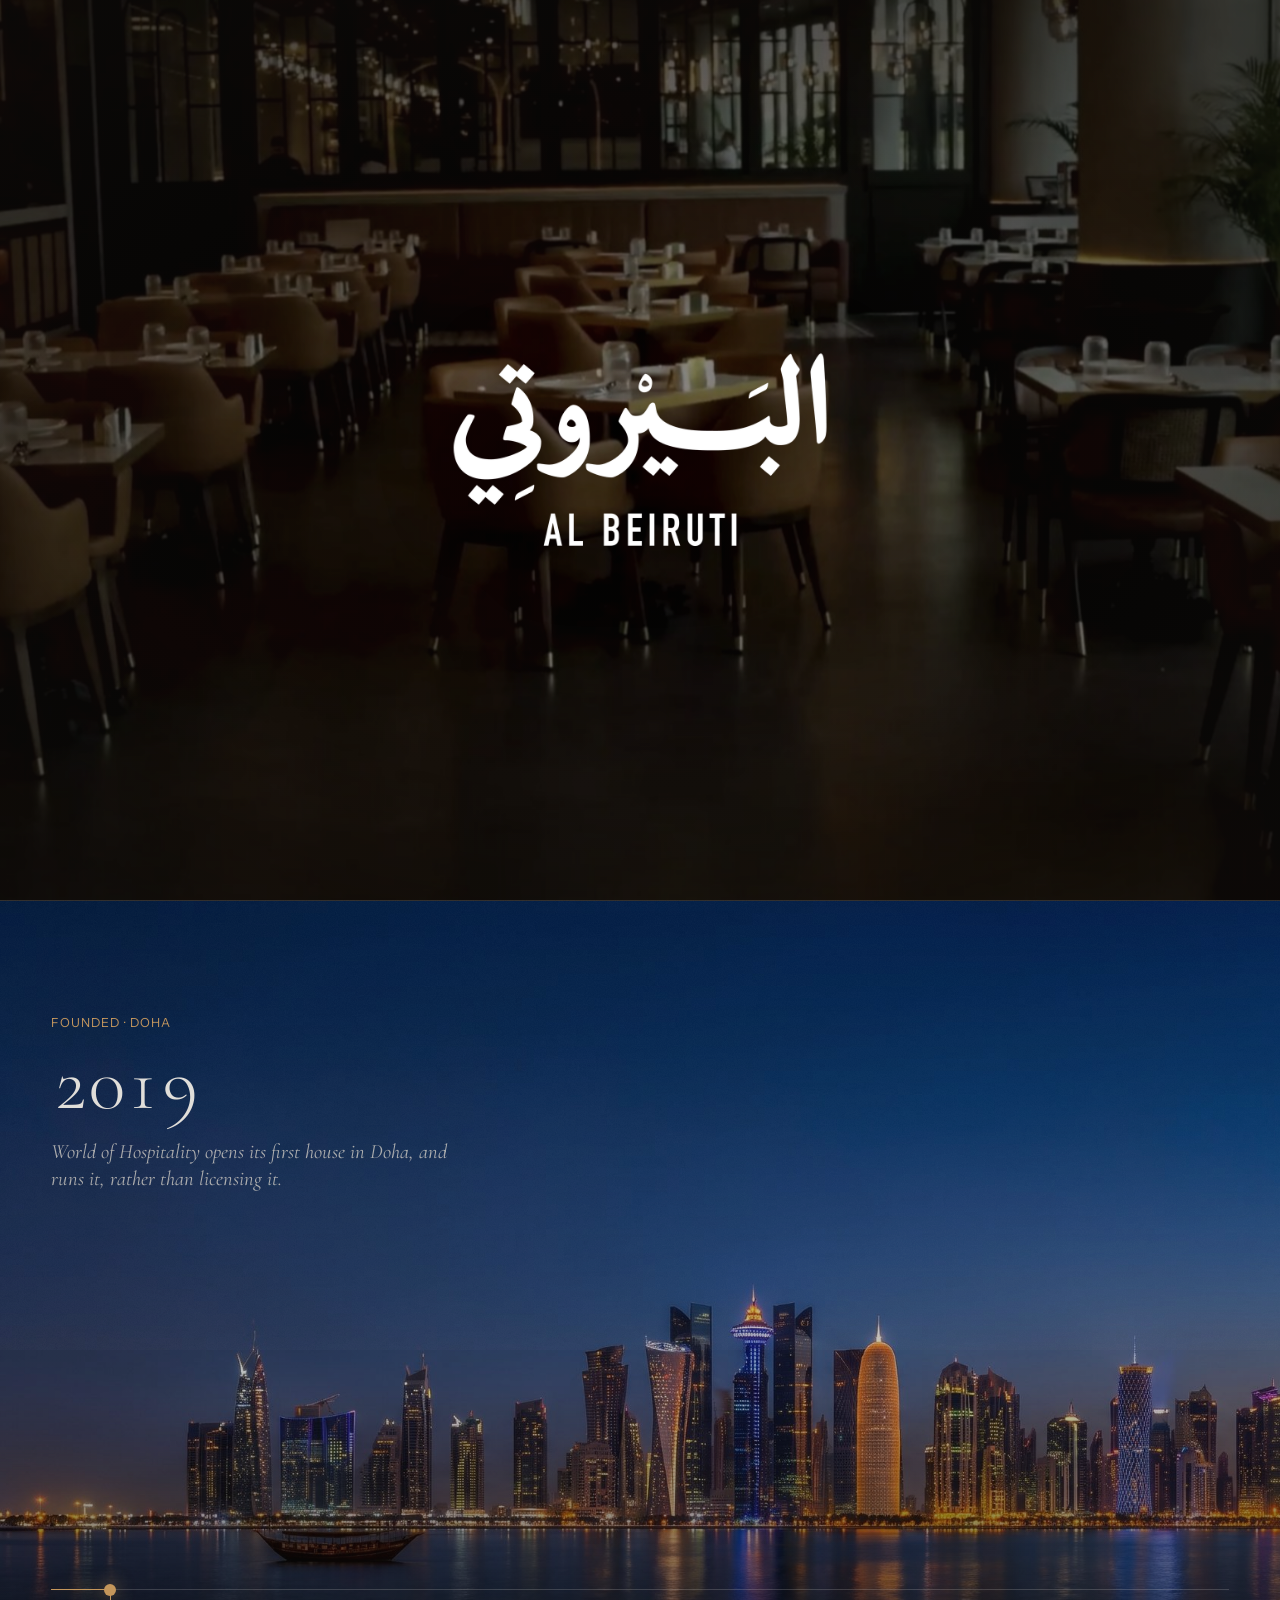
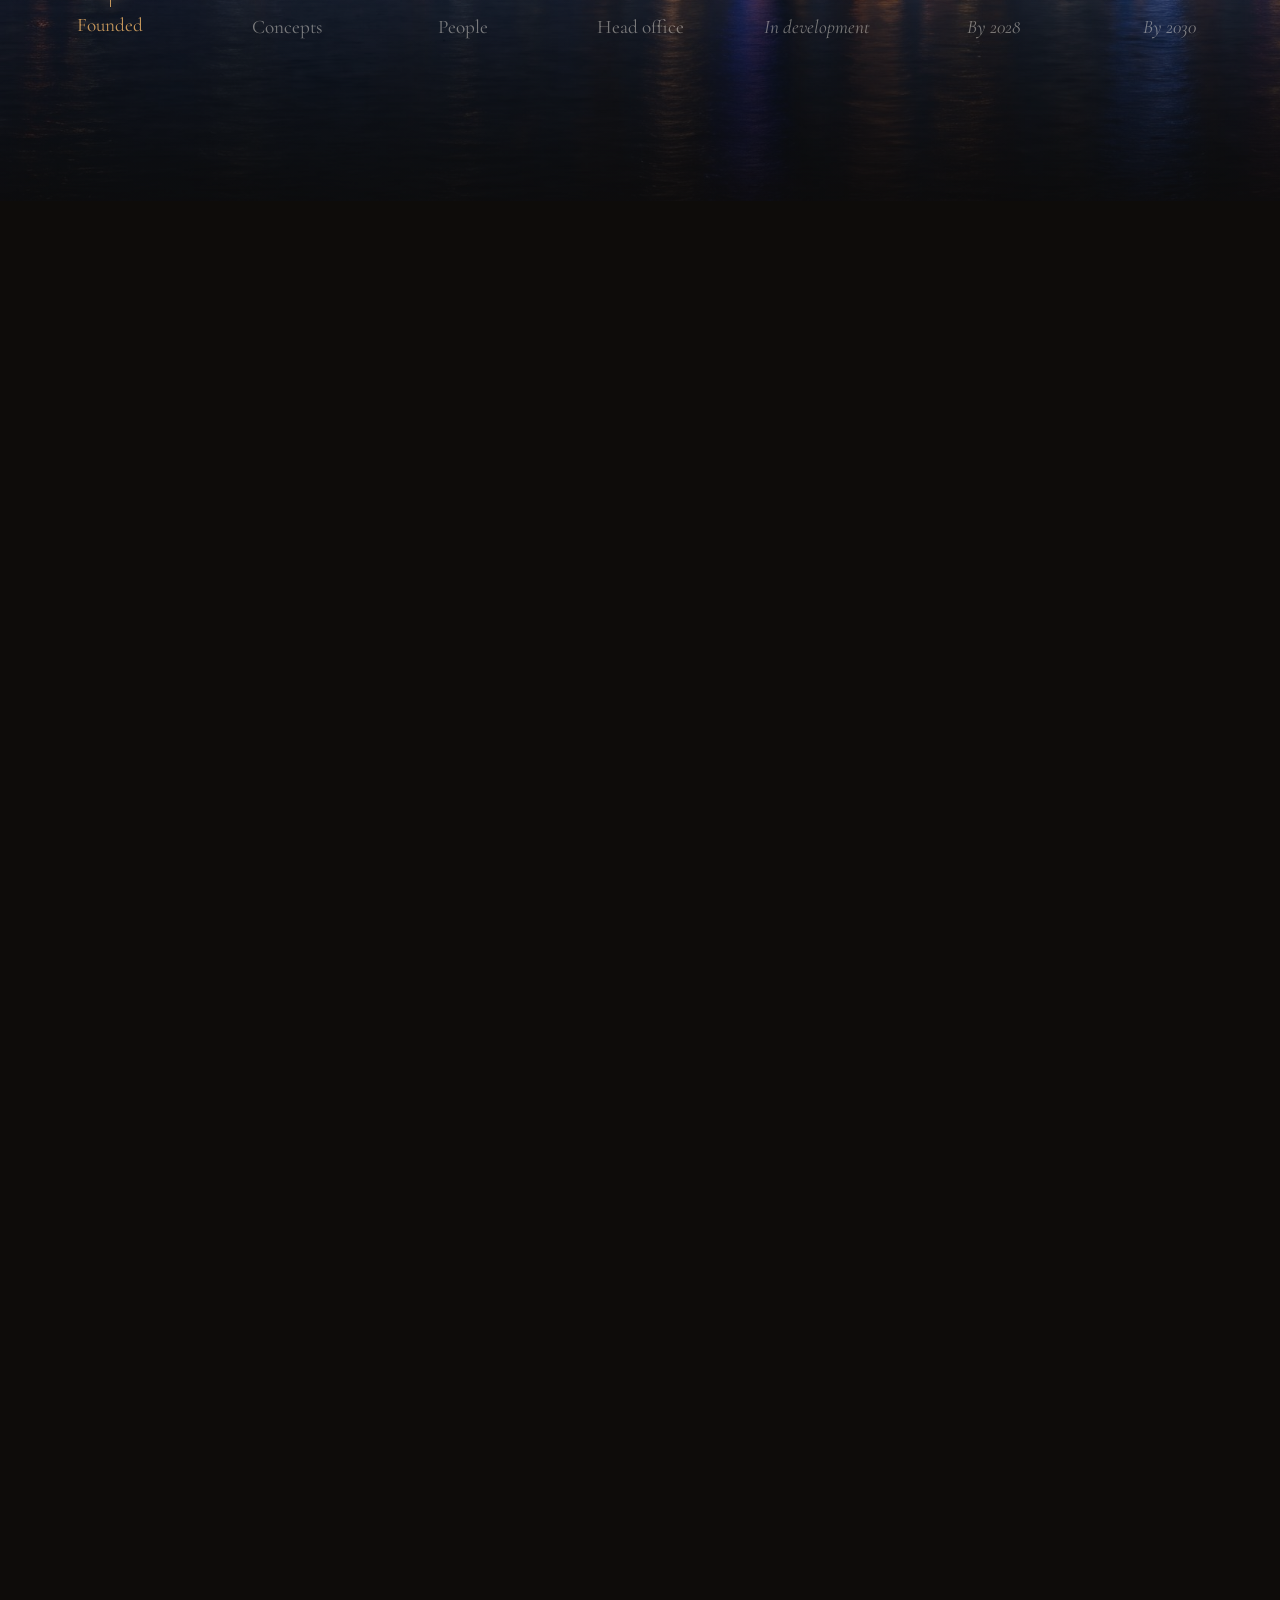
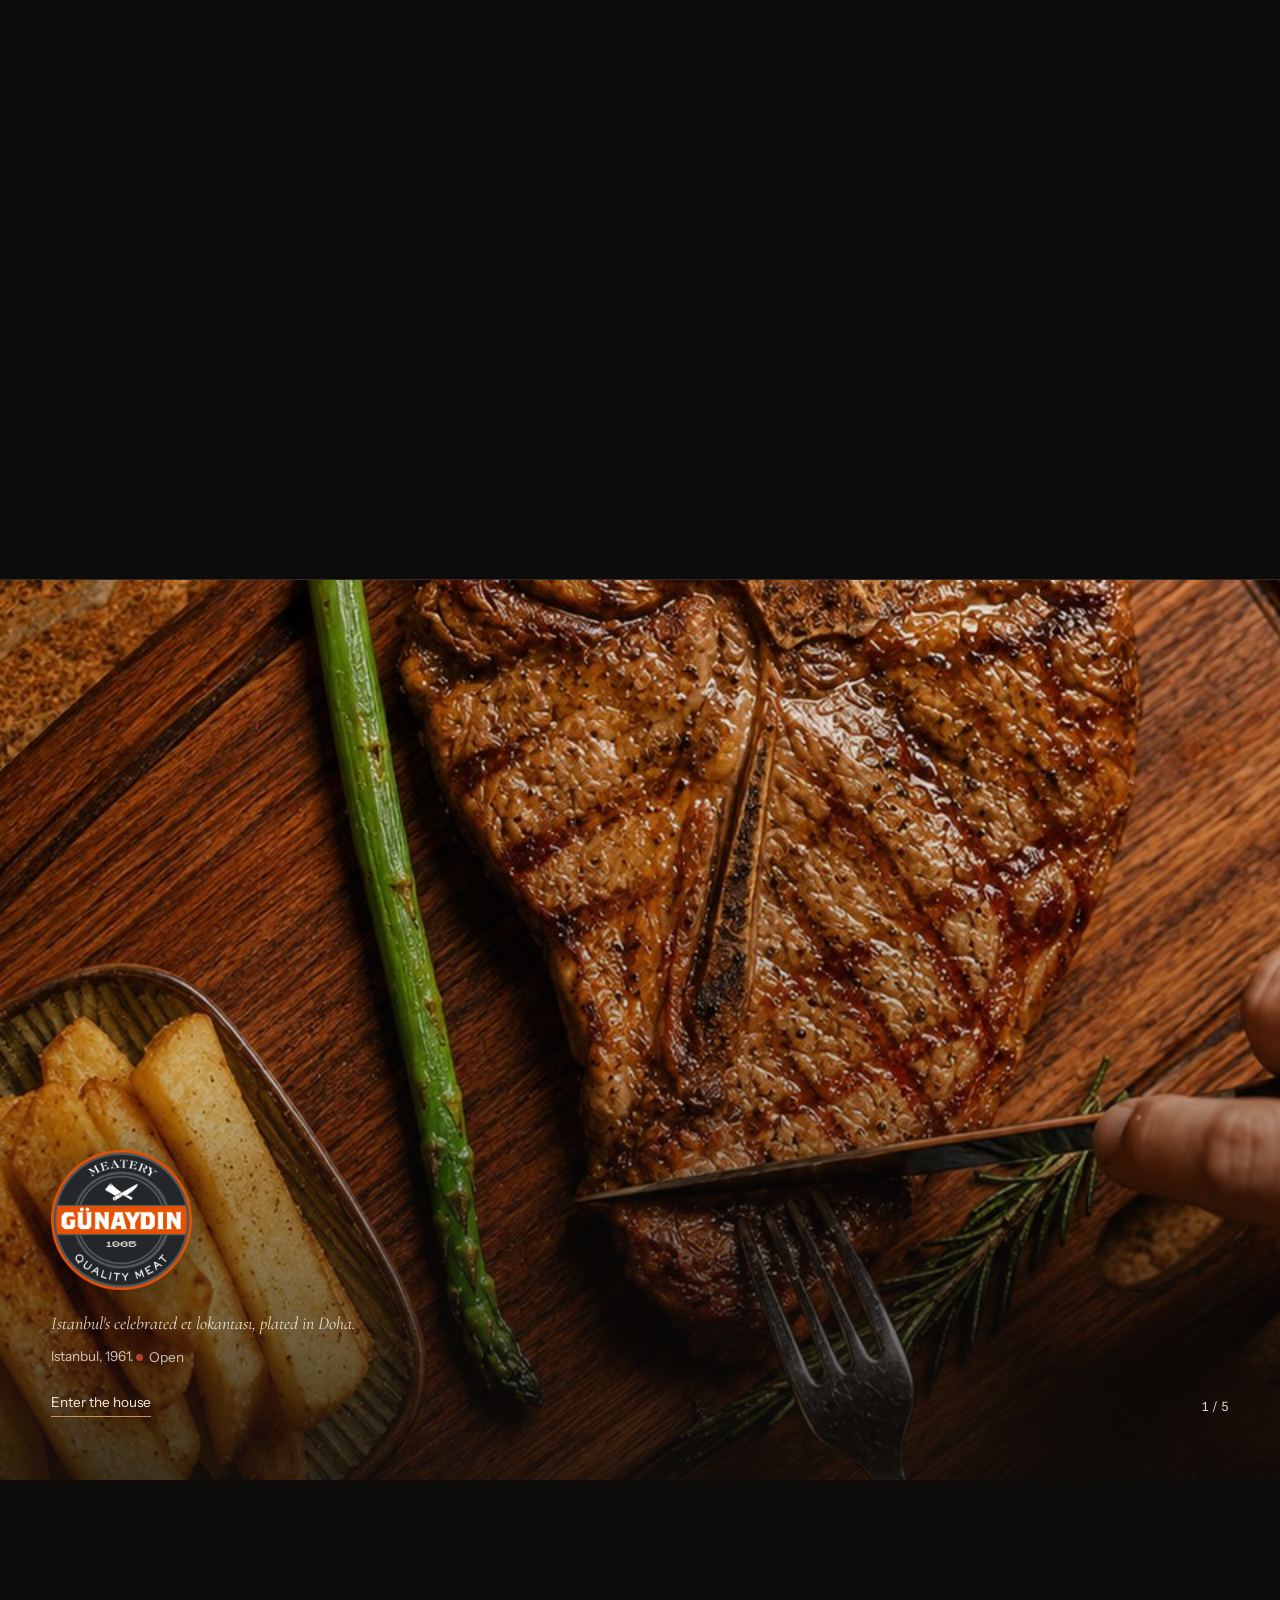
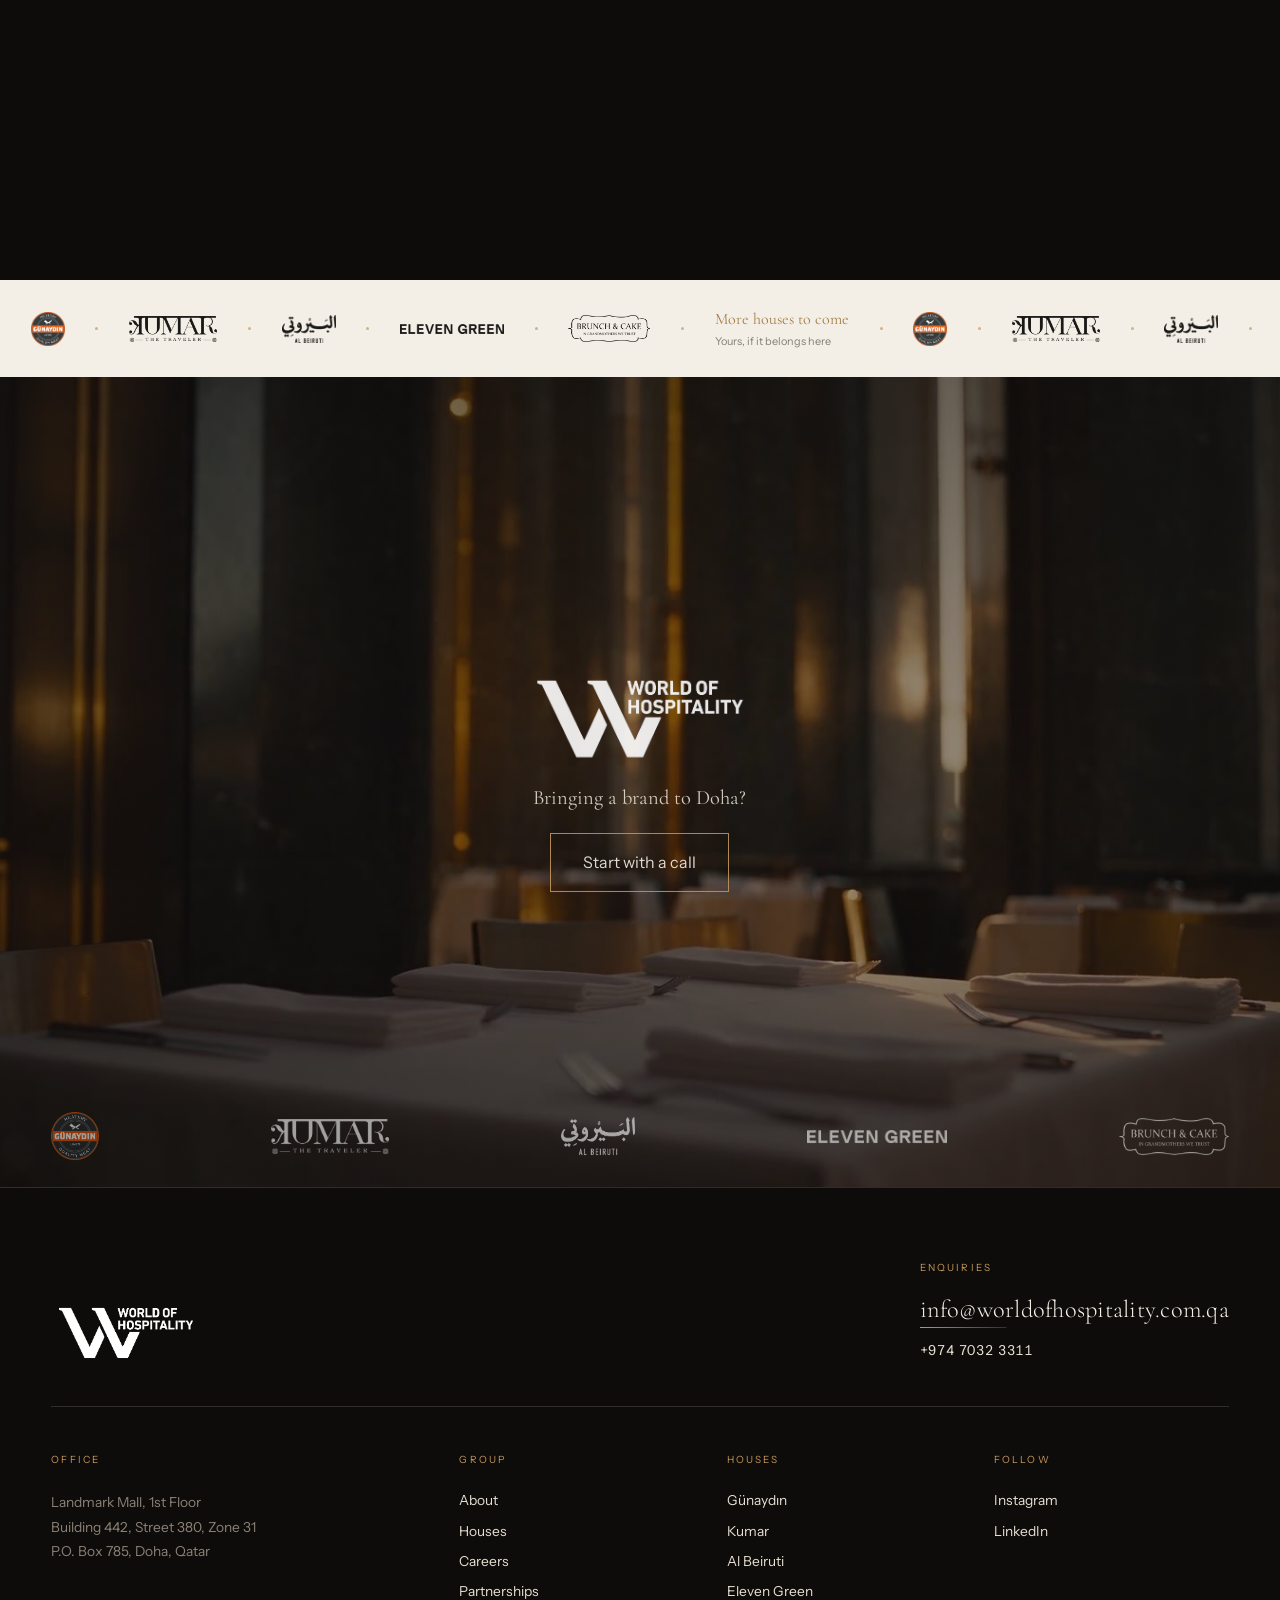
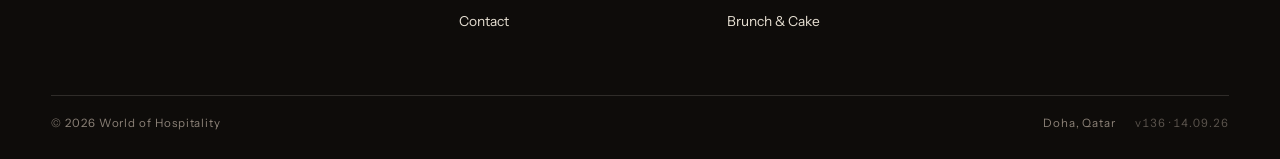
==== index.html @ a6f9bf9b "Al Beiruti: room, table and bar frames cut from the 4K film for the gallery and wall; low-res spread" ====
<!doctype html>
<html lang="en">
<head>
<meta charset="utf-8">
<meta name="viewport" content="width=device-width, initial-scale=1">
<title>World of Hospitality</title>
<meta name="description" content="World of Hospitality operates five restaurant houses in Doha. Günaydın, Kumar, Al Beiruti, Eleven Green, Brunch &amp; Cake.">
<link rel="preconnect" href="https://fonts.googleapis.com">
<link rel="preconnect" href="https://fonts.gstatic.com" crossorigin>
<link rel="stylesheet" href="https://fonts.googleapis.com/css2?family=Cormorant+Garamond:ital,wght@0,300;0,400;0,500;1,300;1,400&family=Instrument+Sans:wght@400;500&display=swap">
<link rel="stylesheet" href="css/home.css?v=136">
<link rel="stylesheet" href="css/house.css?v=136">
</head>
<body class="is-loading">

<div class="veil" id="veil" aria-hidden="true">
  <div class="veil__cuts"><div class="veil__cut" data-house="gunaydin"><img src="images/brands/gunaydin-1.jpg" alt=""><span class="veil__cutlogo"><img class="logo logo--gunaydin" src="images/brands/gunaydin.png" alt="Günaydın" width="700" height="699"></span></div><div class="veil__cut" data-house="kumar"><img src="images/brands/kumar-1.jpg" alt=""><span class="veil__cutlogo"><img class="logo logo--kumar" src="images/brands/kumar.png" alt="Kumar" width="1200" height="356"></span></div><div class="veil__cut" data-house="al-beiruti"><img src="images/brands/al-beiruti-poster.jpg" alt=""><span class="veil__cutlogo"><img class="logo logo--al-beiruti" src="images/brands/al-beiruti.png" alt="Al Beiruti" width="900" height="466"></span></div><div class="veil__cut" data-house="eleven-green"><img src="images/brands/eleven-green-poster.jpg" alt=""><span class="veil__cutlogo"><img class="logo logo--eleven-green" src="images/brands/eleven-green.png" alt="Eleven Green" width="1200" height="114"></span></div><div class="veil__cut" data-house="brunch-cake"><img src="images/brands/brunch-cake-1.jpg" alt=""><span class="veil__cutlogo"><img class="logo logo--brunch-cake" src="images/brands/brunch-cake.png" alt="Brunch &amp; Cake" width="1200" height="404"></span></div></div>
  <div class="veil__flash"></div>
  <img class="veil__mark" src="images/woh-logo.png" alt="" width="240" height="80">
</div>
<div class="grain" aria-hidden="true"></div>

<header class="nav" id="nav">
  <a href="index.html" class="nav__brand" aria-label="World of Hospitality home">
    <img src="images/woh-logo.png" alt="World of Hospitality" class="nav__logo" width="150" height="50">
  </a>
  <nav class="nav__links" aria-label="Primary">
    <a href="about.html">About</a>
    <a href="index.html#houses">Houses</a>
    <a href="careers.html">Careers</a>
    <a href="contact.html">Contact</a>
  </nav>
  <a href="partnerships.html" class="nav__cta">Partner with us</a>
  <button class="nav__toggle" id="navToggle" aria-label="Open menu" aria-expanded="false"><span></span><span></span></button>
  <span class="nav__rule" aria-hidden="true"></span>
</header>

<div class="menu" id="menu" aria-hidden="true">
  <nav class="menu__links" aria-label="Mobile">
    <a href="about.html">About</a>
    <a href="index.html#houses">Houses</a>
    <a href="careers.html">Careers</a>
    <a href="contact.html">Contact</a>
    <a href="partnerships.html">Partner with us</a>
  </nav>
  <div class="menu__houses"><a href="gunaydin.html" class="proof__logo proof__logo--gunaydin"><img class="logo logo--gunaydin" src="images/brands/gunaydin.png" alt="Günaydın" width="700" height="699"></a><a href="kumar.html" class="proof__logo proof__logo--kumar"><img class="logo logo--kumar" src="images/brands/kumar.png" alt="Kumar" width="1200" height="356"></a><a href="al-beiruti.html" class="proof__logo proof__logo--al-beiruti"><img class="logo logo--al-beiruti" src="images/brands/al-beiruti.png" alt="Al Beiruti" width="900" height="466"></a><a href="eleven-green.html" class="proof__logo proof__logo--eleven-green"><img class="logo logo--eleven-green" src="images/brands/eleven-green.png" alt="Eleven Green" width="1200" height="114"></a><a href="brunch-cake.html" class="proof__logo proof__logo--brunch-cake"><img class="logo logo--brunch-cake" src="images/brands/brunch-cake.png" alt="Brunch &amp; Cake" width="1200" height="404"></a></div>
  <p class="menu__foot">Landmark Mall, Doha<br>+974 7032 3311</p>
</div>

<!-- ============ WALL: the five houses ============ -->
<section class="wall" id="wall" aria-label="The houses">
  <a class="wall__panel" href="gunaydin.html" data-house="gunaydin">
    <div class="wall__media"><video muted loop playsinline preload="metadata" poster="images/brands/gunaydin-1.jpg"><source src="https://worldofhospitality.com.qa/wp-content/uploads/2026/03/Gunaydin-Website-Video-1-1.mp4" type="video/mp4"></video></div>
    <div class="wall__logo "><img class="logo logo--gunaydin" src="images/brands/gunaydin.png" alt="Günaydın" width="700" height="699"></div>
    <div class="wall__foot"><span class="wall__meta">Istanbul, 1961. <span class="live"><i></i>Open</span></span></div>
  </a>
  <a class="wall__panel" href="kumar.html" data-house="kumar">
    <div class="wall__media"><video muted loop playsinline preload="metadata" poster="images/brands/kumar-1.jpg"><source src="https://worldofhospitality.com.qa/wp-content/uploads/2026/03/Kumar-Website-Video-1-1.mp4" type="video/mp4"></video></div>
    <div class="wall__logo "><img class="logo logo--kumar" src="images/brands/kumar.png" alt="Kumar" width="1200" height="356"></div>
    <div class="wall__foot"><span class="wall__meta">Kuwait, with MK Group. <span class="live"><i></i>Open</span></span></div>
  </a>
  <a class="wall__panel" href="al-beiruti.html" data-house="al-beiruti">
    <div class="wall__media"><video muted loop playsinline preload="metadata" poster="images/brands/al-beiruti-poster.jpg"><source src="videos/al-beiruti.mp4" type="video/mp4"></video></div>
    <div class="wall__logo "><img class="logo logo--al-beiruti" src="images/brands/al-beiruti.png" alt="Al Beiruti" width="900" height="466"></div>
    <div class="wall__foot"><span class="wall__meta">Beirut. <span class="live"><i></i>Just opened</span></span></div>
  </a>
  <a class="wall__panel" href="eleven-green.html" data-house="eleven-green">
    <div class="wall__media"><video muted loop playsinline preload="metadata" poster="images/brands/eleven-green-poster.jpg"><source src="videos/eleven-green.mp4" type="video/mp4"></video></div>
    <div class="wall__logo "><img class="logo logo--eleven-green" src="images/brands/eleven-green.png" alt="Eleven Green" width="1200" height="114"></div>
    <div class="wall__foot"><span class="wall__meta">Dubai, 2023. <span class="live live--soon"><i></i>Opening soon</span></span></div>
  </a>
  <a class="wall__panel" href="brunch-cake.html" data-house="brunch-cake">
    <div class="wall__media"><img src="images/brands/brunch-cake-1.jpg" alt=""></div>
    <div class="wall__logo "><img class="logo logo--brunch-cake" src="images/brands/brunch-cake.png" alt="Brunch &amp; Cake" width="1200" height="404"></div>
    <div class="wall__foot"><span class="wall__meta">Barcelona, 2010. <span class="live live--soon"><i></i>Late 2026</span></span></div>
  </a>
</section>

<!-- ============ ROAD: 2019 to 2030 ============ -->
<section class="road" id="road" aria-label="The road so far and the road ahead">
  <div class="road__stage">
    <div class="road__media"><div class="road__strip" id="roadStrip"><img src="images/doha/skyline.jpg" alt="The Doha skyline at blue hour"></div></div>
    <div class="road__head">
      <span class="road__kicker" id="roadKicker">Founded · Doha</span>
      <span class="road__year" id="roadYear">2019</span>
      <p class="road__note" id="roadNote">World of Hospitality opens its first house in Doha, and runs it, rather than licensing it.</p>
    </div>
    <div class="road__rail">
      <div class="road__line"><span class="road__fill" id="roadFill"></span><span class="road__cursor" id="roadCursor"></span></div>
      <ol class="road__nodes" id="roadNodes"><li class="road__node" style="left:5.00%" data-i="0" data-big="2019" data-city="Doha" data-note="World of Hospitality opens its first house in Doha, and runs it, rather than licensing it." data-pct="5.00"><span class="road__hit"><span class="road__stop">Founded</span><span class="road__dot"></span></span></li><li class="road__node" style="left:20.00%" data-i="1" data-big="Five" data-city="Four cuisines" data-note="Turkish, Indian, Lebanese, a burger bistro and an all-day Mediterranean table. Each brought from its home city." data-pct="20.00"><span class="road__hit"><span class="road__stop">Concepts</span><span class="road__dot"></span></span></li><li class="road__node" style="left:35.00%" data-i="2" data-big="300+" data-city="On the floor and in the kitchen" data-note="Senior-led teams on every shift. Recruited for the brand, trained to its own standard." data-pct="35.00"><span class="road__hit"><span class="road__stop">People</span><span class="road__dot"></span></span></li><li class="road__node" style="left:50.00%" data-i="3" data-big="Landmark Mall" data-city="Doha" data-note="Finance, licensing, supply and reporting run centrally, so each house can concentrate on service." data-pct="50.00"><span class="road__hit"><span class="road__stop">Head office</span><span class="road__dot"></span></span></li><li class="road__node road__node--future" style="left:65.00%" data-i="4" data-big="Two" data-city="Opening 2026" data-note="Eleven Green and Brunch &amp; Cake are in fit-out now. Both open before the year ends." data-pct="65.00"><span class="road__hit"><span class="road__stop">In development</span><span class="road__dot"></span></span></li><li class="road__node road__node--future" style="left:80.00%" data-i="5" data-big="Ten" data-city="Houses" data-note="The next five concepts are in conversation. Each one has to belong in Doha before it is signed." data-pct="80.00"><span class="road__hit"><span class="road__stop">By 2028</span><span class="road__dot"></span></span></li><li class="road__node road__node--future" style="left:95.00%" data-i="6" data-big="Three" data-city="Gulf markets" data-note="Doha first, then two more Gulf capitals with the same operating model." data-pct="95.00"><span class="road__hit"><span class="road__stop">By 2030</span><span class="road__dot"></span></span></li></ol>
    </div>
  </div>
</section>

<!-- ============ REEL: each house, full screen ============ -->
<section class="reel" id="houses" aria-label="The houses, one by one" style="--n:5">
<div class="reel__stage">
  <a class="reel__slide" href="gunaydin.html" data-house="gunaydin">
    <div class="reel__media"><picture><source media="(max-width: 900px)" srcset="images/brands/gunaydin-m.jpg"><img src="images/brands/gunaydin-2.jpg" alt="" loading="lazy"></picture></div>
    <div class="reel__copy">
      <span class="reel__logo"><img class="logo logo--gunaydin" src="images/brands/gunaydin.png" alt="Günaydın" width="700" height="699"></span>
      <span class="reel__line">Istanbul's celebrated et lokantası, plated in Doha.</span>
      <span class="reel__meta">Istanbul, 1961. <span class="live"><i></i>Open</span></span>
      <span class="reel__go">Enter the house</span>
    </div>
  </a>
  <a class="reel__slide" href="kumar.html" data-house="kumar">
    <div class="reel__media"><picture><source media="(max-width: 900px)" srcset="images/brands/kumar-m.jpg"><img src="images/brands/kumar-2.jpg" alt="" loading="lazy"></picture></div>
    <div class="reel__copy">
      <span class="reel__logo"><img class="logo logo--kumar" src="images/brands/kumar.png" alt="Kumar" width="1200" height="356"></span>
      <span class="reel__line">A modern Indian table. Regional, warm, considered.</span>
      <span class="reel__meta">Kuwait, with MK Group. <span class="live"><i></i>Open</span></span>
      <span class="reel__go">Enter the house</span>
    </div>
  </a>
  <a class="reel__slide" href="al-beiruti.html" data-house="al-beiruti">
    <div class="reel__media"><picture><source media="(max-width: 900px)" srcset="images/brands/al-beiruti-m.jpg"><img src="images/brands/al-beiruti-room.jpg" alt="" loading="lazy"></picture></div>
    <div class="reel__copy">
      <span class="reel__logo"><img class="logo logo--al-beiruti" src="images/brands/al-beiruti.png" alt="Al Beiruti" width="900" height="466"></span>
      <span class="reel__line">A Beirut neighbourhood story, coming home.</span>
      <span class="reel__meta">Beirut. <span class="live"><i></i>Just opened</span></span>
      <span class="reel__go">Enter the house</span>
    </div>
  </a>
  <a class="reel__slide" href="eleven-green.html" data-house="eleven-green">
    <div class="reel__media"><picture><source media="(max-width: 900px)" srcset="images/brands/eleven-green-m.jpg"><img src="images/brands/eleven-green-2.jpg" alt="" loading="lazy"></picture></div>
    <div class="reel__copy">
      <span class="reel__logo"><img class="logo logo--eleven-green" src="images/brands/eleven-green.png" alt="Eleven Green" width="1200" height="114"></span>
      <span class="reel__line">The Bull Burger is in town.</span>
      <span class="reel__meta">Dubai, 2023. <span class="live live--soon"><i></i>Opening soon</span></span>
      <span class="reel__go">Enter the house</span>
    </div>
  </a>
  <a class="reel__slide" href="brunch-cake.html" data-house="brunch-cake">
    <div class="reel__media"><picture><source media="(max-width: 900px)" srcset="images/brands/brunch-cake-m.jpg"><img src="images/brands/brunch-cake-2.jpg" alt="" loading="lazy"></picture></div>
    <div class="reel__copy">
      <span class="reel__logo"><img class="logo logo--brunch-cake" src="images/brands/brunch-cake.png" alt="Brunch &amp; Cake" width="1200" height="404"></span>
      <span class="reel__line">Grandma's goodness, thoughtfully served.</span>
      <span class="reel__meta">Barcelona, 2010. <span class="live live--soon"><i></i>Late 2026</span></span>
      <span class="reel__go">Enter the house</span>
    </div>
  </a>
<span class="reel__count"><span class="reel__idx">1</span> / 5</span>
</div>
</section>

<!-- ============ MARQUEE: the houses, and the next one ============ -->
<section class="marquee" id="about" aria-label="The houses">
  <div class="marquee__track"><a href="gunaydin.html" class="marquee__item proof__logo proof__logo--gunaydin"><img class="logo logo--gunaydin" src="images/brands/gunaydin.png" alt="Günaydın" width="700" height="699"></a><span class="marquee__dot"></span><a href="kumar.html" class="marquee__item proof__logo proof__logo--kumar"><img class="logo logo--kumar" src="images/brands/kumar.png" alt="Kumar" width="1200" height="356"></a><span class="marquee__dot"></span><a href="al-beiruti.html" class="marquee__item proof__logo proof__logo--al-beiruti"><img class="logo logo--al-beiruti" src="images/brands/al-beiruti.png" alt="Al Beiruti" width="900" height="466"></a><span class="marquee__dot"></span><a href="eleven-green.html" class="marquee__item proof__logo proof__logo--eleven-green"><img class="logo logo--eleven-green" src="images/brands/eleven-green.png" alt="Eleven Green" width="1200" height="114"></a><span class="marquee__dot"></span><a href="brunch-cake.html" class="marquee__item proof__logo proof__logo--brunch-cake"><img class="logo logo--brunch-cake" src="images/brands/brunch-cake.png" alt="Brunch &amp; Cake" width="1200" height="404"></a><span class="marquee__dot"></span><a href="partnerships.html" class="marquee__item marquee__next">More houses to come<em>Yours, if it belongs here</em></a><span class="marquee__dot"></span><a href="gunaydin.html" class="marquee__item proof__logo proof__logo--gunaydin"><img class="logo logo--gunaydin" src="images/brands/gunaydin.png" alt="Günaydın" width="700" height="699"></a><span class="marquee__dot"></span><a href="kumar.html" class="marquee__item proof__logo proof__logo--kumar"><img class="logo logo--kumar" src="images/brands/kumar.png" alt="Kumar" width="1200" height="356"></a><span class="marquee__dot"></span><a href="al-beiruti.html" class="marquee__item proof__logo proof__logo--al-beiruti"><img class="logo logo--al-beiruti" src="images/brands/al-beiruti.png" alt="Al Beiruti" width="900" height="466"></a><span class="marquee__dot"></span><a href="eleven-green.html" class="marquee__item proof__logo proof__logo--eleven-green"><img class="logo logo--eleven-green" src="images/brands/eleven-green.png" alt="Eleven Green" width="1200" height="114"></a><span class="marquee__dot"></span><a href="brunch-cake.html" class="marquee__item proof__logo proof__logo--brunch-cake"><img class="logo logo--brunch-cake" src="images/brands/brunch-cake.png" alt="Brunch &amp; Cake" width="1200" height="404"></a><span class="marquee__dot"></span><a href="partnerships.html" class="marquee__item marquee__next">More houses to come<em>Yours, if it belongs here</em></a><span class="marquee__dot"></span></div>
</section>

<!-- ============ CLOSE over film ============ -->
<section class="finale" id="close">
  <div class="finale__media">
    <video muted loop playsinline autoplay preload="metadata" poster="images/close-poster.jpg"><source src="video/close.mp4" type="video/mp4"></video>
  </div>
  <div class="finale__copy">
    <img src="images/woh-logo.png" alt="World of Hospitality" width="240" height="80" data-reveal>
    <p data-reveal>Bringing a brand to Doha?</p>
    <a href="partnerships.html" class="close__cta" data-reveal>Start with a call</a>
  </div>
  <div class="finale__logos" data-reveal><a href="gunaydin.html" class="proof__logo proof__logo--gunaydin"><img class="logo logo--gunaydin" src="images/brands/gunaydin.png" alt="Günaydın" width="700" height="699"></a><a href="kumar.html" class="proof__logo proof__logo--kumar"><img class="logo logo--kumar" src="images/brands/kumar.png" alt="Kumar" width="1200" height="356"></a><a href="al-beiruti.html" class="proof__logo proof__logo--al-beiruti"><img class="logo logo--al-beiruti" src="images/brands/al-beiruti.png" alt="Al Beiruti" width="900" height="466"></a><a href="eleven-green.html" class="proof__logo proof__logo--eleven-green"><img class="logo logo--eleven-green" src="images/brands/eleven-green.png" alt="Eleven Green" width="1200" height="114"></a><a href="brunch-cake.html" class="proof__logo proof__logo--brunch-cake"><img class="logo logo--brunch-cake" src="images/brands/brunch-cake.png" alt="Brunch &amp; Cake" width="1200" height="404"></a></div>
</section>

<footer class="foot">
  <div class="foot__top">
    <a href="index.html" class="foot__brand" aria-label="World of Hospitality home">
      <img src="images/woh-logo.png" alt="World of Hospitality" width="150" height="50">
    </a>
    <div class="foot__contact">
      <span class="foot__eyebrow">Enquiries</span>
      <a class="foot__mail" href="mailto:info@worldofhospitality.com.qa">info@worldofhospitality.com.qa</a>
      <a class="foot__tel" href="tel:+97470323311">+974 7032 3311</a>
    </div>
  </div>
  <div class="foot__grid">
    <div class="foot__col foot__col--office">
      <span class="foot__eyebrow">Office</span>
      <address>Landmark Mall, 1st Floor<br>Building 442, Street 380, Zone 31<br>P.O. Box 785, Doha, Qatar</address>
    </div>
    <div class="foot__col">
      <span class="foot__eyebrow">Group</span>
      <a href="about.html">About</a>
      <a href="index.html#houses">Houses</a>
      <a href="careers.html">Careers</a>
      <a href="partnerships.html">Partnerships</a>
      <a href="contact.html">Contact</a>
    </div>
    <div class="foot__col">
      <span class="foot__eyebrow">Houses</span>
      <a href="gunaydin.html">Günaydın</a>
      <a href="kumar.html">Kumar</a>
      <a href="al-beiruti.html">Al Beiruti</a>
      <a href="eleven-green.html">Eleven Green</a>
      <a href="brunch-cake.html">Brunch &amp; Cake</a>
    </div>
    <div class="foot__col">
      <span class="foot__eyebrow">Follow</span>
      <a href="https://www.instagram.com/albeirutiqa" target="_blank" rel="noopener">Instagram</a>
      <a href="https://www.linkedin.com/company/worldofhospitalityqa" target="_blank" rel="noopener">LinkedIn</a>
    </div>
  </div>
  <div class="foot__bottom">
    <span>© <span data-year>2026</span> World of Hospitality</span>
    <span class="foot__bottom-right">Doha, Qatar <span class="foot__ver">v136 · 14.09.26</span></span>
  </div>
</footer>

<script src="js/vendor/gsap.min.js?v=136"></script>
<script src="js/vendor/ScrollTrigger.min.js?v=136"></script>
<script src="js/vendor/lenis.min.js?v=136"></script>
<script src="js/home.js?v=136"></script>
</body>
</html>
---- css/home.css ----
/* World of Hospitality: homepage, 2026 rebuild.
   Palette is the brand's own: bone and brass from the logo file. */

:root {
  --ink: #0e0c0a;
  --ink-2: #16130f;
  --bone: #f4efe6;
  --bone-2: #e6dfd2;
  --brass: #c4965b;
  --ash: #8b8177;
  --hair: rgba(244, 239, 230, 0.14);

  --serif: "Cormorant Garamond", Georgia, serif;
  --sans: "Instrument Sans", system-ui, sans-serif;

  --gutter: clamp(1.25rem, 4vw, 4rem);
  --ease: cubic-bezier(0.22, 1, 0.36, 1);
}

*, *::before, *::after { box-sizing: border-box; }
html { scroll-behavior: auto; -webkit-text-size-adjust: 100%; }
html.lenis, html.lenis body { height: auto; }
.lenis.lenis-smooth { scroll-behavior: auto !important; }

body {
  margin: 0;
  background: var(--ink);
  color: var(--bone);
  font-family: var(--sans);
  font-size: 1rem;
  line-height: 1.55;
  -webkit-font-smoothing: antialiased;
  overflow-x: hidden;
}
body.is-loading { overflow: hidden; }

img, video { display: block; max-width: 100%; }
a { color: inherit; text-decoration: none; }
button { font: inherit; color: inherit; background: none; border: 0; padding: 0; cursor: pointer; }
h1, h2, h3, p, ol, dl { margin: 0; }
ol { padding: 0; list-style: none; }

:focus-visible { outline: 1px solid var(--brass); outline-offset: 4px; }

/* Line masks used by the reveal choreography */
.line { display: block; overflow: hidden; }
.line > span { display: block; transform: translateY(110%); }

/* ---------- Veil: five cuts, then the frame splits into the wall ---------- */
.veil { position: fixed; inset: 0; z-index: 100; background: var(--ink); overflow: hidden; }
.veil__cuts { position: absolute; inset: 0; }
.veil__cut { position: absolute; inset: 0; opacity: 0; }
.veil__cut img { width: 100%; height: 100%; object-fit: cover; transform: scale(1.12); filter: saturate(0.85) brightness(0.75); }
.veil__cut::after { content: ""; position: absolute; inset: 0; background: radial-gradient(70% 60% at 50% 50%, rgba(14,12,10,0.15), rgba(14,12,10,0.7)); }
.veil__cutlogo { position: absolute; left: 50%; top: 50%; transform: translate(-50%, -50%); display: flex; justify-content: center; opacity: 0; z-index: 1; }
.veil__cutlogo img { height: auto; filter: drop-shadow(0 6px 30px rgba(0,0,0,0.6)); }
.veil__cutlogo .logo--gunaydin { width: clamp(180px, 20vw, 300px); } .veil__cutlogo .logo--kumar { width: clamp(300px, 36vw, 560px); } .veil__cutlogo .logo--al-beiruti { width: clamp(220px, 26vw, 400px); } .veil__cutlogo .logo--eleven-green { width: clamp(300px, 44vw, 700px); } .veil__cutlogo .logo--brunch-cake { width: clamp(260px, 30vw, 480px); }
.veil__flash { position: absolute; inset: 0; background: var(--brass); opacity: 0; mix-blend-mode: screen; pointer-events: none; }
.veil__mark { position: absolute; left: 50%; top: 50%; width: clamp(200px, 22vw, 300px); height: auto; transform: translate(-50%, -50%); opacity: 0; transform-origin: top left; z-index: 2; filter: drop-shadow(0 6px 30px rgba(0,0,0,0.6)); }
body.is-loading .nav__logo { opacity: 0; }
body.is-loading .wall__panel { clip-path: inset(0 50% 0 50%); }

/* ---------- Nav ---------- */
.nav {
  position: fixed; top: 0; left: 0; right: 0; z-index: 80;
  display: flex; align-items: center; justify-content: space-between;
  height: 84px; padding: 0 var(--gutter); opacity: 0; transform: translateY(-8px);
  transition: transform 0.6s var(--ease), opacity 0.6s, height 0.5s var(--ease), background 0.5s;
}
.nav::before { content: ""; position: absolute; inset: 0 0 -70px 0; z-index: -1; pointer-events: none;
  background: linear-gradient(to bottom, rgba(10,9,8,0.66) 0%, rgba(10,9,8,0.28) 60%, rgba(10,9,8,0) 100%);
  transition: opacity 0.5s; }
.nav__brand { display: block; line-height: 0; }
.nav__logo { display: block; width: 126px; height: auto; transition: width 0.5s var(--ease), opacity 0.3s; }
.nav__links { display: flex; align-items: center; gap: 2.3rem; margin-left: auto; font-size: 0.74rem; font-weight: 600; letter-spacing: 0.18em; text-transform: uppercase; }
.nav__links a { position: relative; padding: 0.4rem 0; color: var(--bone); text-shadow: 0 1px 10px rgba(0,0,0,0.45); transition: color 0.4s; }
.nav__links a:hover { color: var(--brass); }
.nav__links a[aria-current="page"] { color: var(--bone); }
.nav__links a::after { content: ""; position: absolute; left: 0; right: 0; bottom: 0; height: 1px; background: currentColor; opacity: 0.6; transform: scaleX(0); transform-origin: right; transition: transform 0.5s var(--ease); }
.nav__links a:hover::after, .nav__links a[aria-current="page"]::after { transform: scaleX(1); transform-origin: left; }
.nav__cta { position: relative; margin-left: 2.6rem; padding-left: 2.6rem; font-family: var(--serif); font-style: italic; font-weight: 500; font-size: 1.2rem; text-shadow: 0 1px 10px rgba(0,0,0,0.45); letter-spacing: 0.01em; text-transform: none; color: var(--bone); transition: color 0.4s; }
.nav__cta::before { content: ""; position: absolute; left: 0; top: 50%; width: 1px; height: 1.2rem; transform: translateY(-50%); background: rgba(196,150,91,0.55); }
.nav__cta::after { content: ""; position: absolute; left: 2.6rem; right: 0; bottom: -0.1rem; height: 1px; background: var(--brass); transform: scaleX(0); transform-origin: right; transition: transform 0.5s var(--ease); }
.nav__cta:hover { color: var(--brass); }
.nav__cta:hover::after { transform: scaleX(1); transform-origin: left; }
.nav__toggle { display: none; width: 40px; height: 40px; flex-direction: column; justify-content: center; align-items: flex-end; gap: 6px; background: none; border: 0; cursor: pointer; padding: 0; color: var(--bone); }
.nav__toggle span { display: block; height: 1px; width: 26px; background: currentColor; transition: transform 0.4s var(--ease), width 0.4s var(--ease); }
.nav__toggle span:last-child { width: 18px; }
.nav__toggle[aria-expanded="true"] span:first-child { transform: translateY(3.5px) rotate(45deg); }
.nav__toggle[aria-expanded="true"] span:last-child { width: 26px; transform: translateY(-3.5px) rotate(-45deg); }
.nav__rule { display: none; }
.nav.is-hidden { transform: translateY(-110%); }
.nav.is-solid { height: 64px; background: rgba(14,12,10,0.84); backdrop-filter: blur(14px) saturate(120%); -webkit-backdrop-filter: blur(14px) saturate(120%); box-shadow: 0 1px 0 var(--hair); }
.nav.is-solid::before { opacity: 0; }
.nav.is-solid .nav__logo { width: 106px; }
.nav.is-solid .nav__links a, .nav.is-solid .nav__cta { text-shadow: none; }

.menu {
  position: fixed; inset: 0; z-index: 45;
  background: var(--ink);
  display: flex; flex-direction: column; justify-content: center;
  padding: 0 var(--gutter);
  visibility: hidden; opacity: 0;
  transition: opacity 0.5s var(--ease), visibility 0s 0.5s;
}
.menu.is-open { visibility: visible; opacity: 1; transition-delay: 0s; }
.menu__links { display: flex; flex-direction: column; gap: 0.35em; }
.menu__links a {
  font-family: var(--serif); font-weight: 300;
  font-size: clamp(2.5rem, 10vw, 4rem); line-height: 1.1;
  transform: translateY(20px); opacity: 0;
  transition: transform 0.7s var(--ease), opacity 0.7s var(--ease);
}
.menu.is-open .menu__links a { transform: none; opacity: 1; }
.menu.is-open .menu__links a:nth-child(2) { transition-delay: 0.05s; }
.menu.is-open .menu__links a:nth-child(3) { transition-delay: 0.1s; }
.menu.is-open .menu__links a:nth-child(4) { transition-delay: 0.15s; }
.menu.is-open .menu__links a:nth-child(5) { transition-delay: 0.2s; }
.menu__foot { position: absolute; bottom: 2rem; left: var(--gutter); font-size: 0.85rem; color: var(--ash); }

.menu__links a { font-size: clamp(1.6rem, 6vw, 2.2rem); font-weight: 400; }
.menu__houses { display: flex; flex-wrap: wrap; gap: 1.25rem 1.75rem; align-items: center; margin-top: 2.5rem; padding-top: 1.5rem; border-top: 1px solid var(--hair); transform: translateY(20px); opacity: 0; transition: transform 0.7s var(--ease) 0.25s, opacity 0.7s var(--ease) 0.25s; }
.menu.is-open .menu__houses { transform: none; opacity: 1; }
.menu__houses a { display: flex; align-items: center; }
.menu__houses img { height: auto; }
.grain {
  position: fixed; inset: -50%; z-index: 90; pointer-events: none; opacity: 0.06;
  background-image: url("data:image/svg+xml;utf8,<svg xmlns='http://www.w3.org/2000/svg' width='220' height='220'><filter id='n'><feTurbulence type='fractalNoise' baseFrequency='0.9' numOctaves='2' stitchTiles='stitch'/><feColorMatrix values='0 0 0 0 1 0 0 0 0 1 0 0 0 0 1 0 0 0 0.6 0'/></filter><rect width='100%' height='100%' filter='url(%23n)'/></svg>");
  animation: grain 0.9s steps(4) infinite;
}
@keyframes grain { 0% { transform: translate(0,0); } 25% { transform: translate(-3%,2%); } 50% { transform: translate(2%,-3%); } 75% { transform: translate(-2%,-2%); } 100% { transform: translate(3%,3%); } }

/* ---------- Type scale: kept quiet on purpose ---------- */
:root {
  --t-display: clamp(1.8rem, 2.6vw, 2.6rem);
  --t-title: clamp(1.45rem, 2vw, 2rem);
  --t-lede: clamp(1rem, 1.15vw, 1.1rem);
}
.title { font-family: var(--serif); font-weight: 400; font-size: var(--t-title); line-height: 1.15; letter-spacing: 0; }
.lede { color: var(--ash); font-size: var(--t-lede); max-width: 48ch; }
.link { position: relative; font-size: 0.9rem; padding-bottom: 0.2em; }
.link::after { content: ""; position: absolute; left: 0; right: 0; bottom: 0; height: 1px; background: currentColor; transform-origin: left; transition: transform 0.5s var(--ease); }
.link:hover::after { transform: scaleX(0); transform-origin: right; }

/* ---------- Wall: five houses, edge to edge ---------- */
.wall { position: relative; height: 100vh; height: 100svh; min-height: 560px; display: flex; overflow: hidden; }
.wall__panel {
  position: relative; flex: 1 1 0; min-width: 0; overflow: hidden; display: block;
  transition: flex 0.9s var(--ease); border-right: 1px solid rgba(14,12,10,0.6);
}
.wall__panel:last-child { border-right: 0; }
.wall.is-hover .wall__panel { flex-grow: 0.78; }
.wall.is-hover .wall__panel.is-on { flex-grow: 2.1; }
.wall__media { position: absolute; inset: 0; }
.wall__media img, .wall__media video { width: 100%; height: 100%; object-fit: cover; transform: scale(1.08); transition: transform 1.6s var(--ease), filter 0.9s; filter: saturate(0.9) brightness(1); }
.wall__panel.is-on .wall__media img, .wall__panel.is-on .wall__media video { transform: scale(1.0); filter: saturate(1) brightness(1); }
.wall__media::after { content: ""; position: absolute; inset: 0; background: linear-gradient(to top, rgba(14,12,10,0.75) 0%, rgba(14,12,10,0.12) 40%, rgba(14,12,10,0.18) 100%); transition: opacity 0.9s; }
.wall__logo { position: absolute; left: 50%; top: 50%; transform: translate(-50%, -50%); width: 100%; display: flex; justify-content: center; padding: 0 8%; }
.wall__logo img { height: auto; max-width: 100%; filter: drop-shadow(0 4px 24px rgba(0,0,0,0.5)); }
.wall__foot { position: absolute; left: 1.25rem; right: 1.25rem; bottom: 1.5rem; display: flex; flex-direction: column; gap: 0.2rem; opacity: 0.7; transition: opacity 0.6s; }
.wall__panel.is-on .wall__foot { opacity: 1; }
.wall.is-hover .wall__panel:not(.is-on) .wall__foot { opacity: 0.35; }
.wall__meta { font-size: 0.82rem; letter-spacing: 0.04em; color: var(--bone); opacity: 0.9; }
.wall__cta { position: absolute; left: 1.25rem; bottom: 1.5rem; font-size: 0.8rem; color: var(--bone-2); opacity: 0; transition: opacity 0.6s; }
.wall__panel.is-on .wall__cta { opacity: 1; }
.wall__caption { position: absolute; left: var(--gutter); bottom: 1.6rem; z-index: 2; pointer-events: none; font-size: 0.85rem; color: var(--bone-2); opacity: 0; }
.wall__caption span { color: var(--ash); }

/* ---------- Footer ---------- */
.foot { position: relative; border-top: 1px solid var(--hair); padding: clamp(3.5rem, 8vh, 5.5rem) var(--gutter) 1.6rem; font-size: 0.86rem; overflow: hidden; }
.foot__top { display: grid; grid-template-columns: minmax(0, 1fr) auto; align-items: end; gap: 2rem; padding-bottom: clamp(2.2rem, 5vh, 3.2rem); border-bottom: 1px solid var(--hair); }
.foot__brand { display: block; line-height: 0; }
.foot__brand img { width: 150px; height: auto; }
.foot__contact { display: flex; flex-direction: column; align-items: flex-start; gap: 0.35rem; text-align: left; }
.foot__eyebrow { display: block; font-size: 0.62rem; letter-spacing: 0.22em; text-transform: uppercase; color: var(--brass); margin-bottom: 0.9rem; }
.foot__mail { position: relative; display: inline-block; font-family: var(--serif, "Cormorant Garamond", serif); font-weight: 300; font-size: clamp(1.25rem, 1.9vw, 1.7rem); letter-spacing: 0.01em; color: var(--bone); padding-bottom: 0.25rem; line-height: 1.15; transition: color 0.4s; }
.foot__mail::after { content: ""; position: absolute; left: 0; right: 0; bottom: 0; height: 1px; background: linear-gradient(to right, var(--brass), rgba(196,150,91,0.25)); transform: scaleX(0.28); transform-origin: left; transition: transform 0.6s var(--ease); }
.foot__mail:hover { color: var(--brass); }
.foot__mail:hover::after { transform: scaleX(1); }
.foot__tel { color: var(--bone-2); font-variant-numeric: tabular-nums; letter-spacing: 0.06em; margin-top: 0.4rem; transition: color 0.3s; }
.foot__tel:hover { color: var(--brass); }
.foot__grid { display: grid; grid-template-columns: minmax(0, 1.6fr) repeat(3, minmax(0, 1fr)); gap: 2rem; padding-top: clamp(2.2rem, 5vh, 3.2rem); }
.foot__col { display: flex; flex-direction: column; gap: 0.55rem; }
.foot__col address { font-style: normal; color: var(--ash); line-height: 1.75; }
.foot__col a { position: relative; color: var(--bone-2); width: fit-content; transition: color 0.3s, padding-left 0.4s var(--ease); }
.foot__col a::before { content: ""; position: absolute; left: 0; top: 50%; width: 0; height: 1px; background: var(--brass); transition: width 0.4s var(--ease); }
.foot__col a:hover { color: var(--bone); padding-left: 1rem; }
.foot__col a:hover::before { width: 0.6rem; }
.foot__bottom { margin-top: clamp(3rem, 7vh, 4.5rem); padding-top: 1.2rem; border-top: 1px solid var(--hair); display: flex; justify-content: space-between; align-items: center; color: var(--ash); font-size: 0.72rem; letter-spacing: 0.08em; }

/* ---------- Reveal hooks ---------- */
[data-reveal] { opacity: 0; transform: translateY(20px); }
body.no-motion [data-reveal], body.no-motion .wall__caption, body.no-motion .intro__text .w { opacity: 1; transform: none; color: var(--bone); }
body.no-motion .close__lines .line > span { transform: none; }

@media (prefers-reduced-motion: reduce) {
  .grain { animation: none; }
  .veil { display: none; }
  body.is-loading { overflow: auto; }
  .nav { opacity: 1; transform: none; }
  [data-reveal], .wall__caption { opacity: 1; transform: none; }
  .intro__text .w { color: var(--bone); }
  .close__lines .line > span { transform: none; }
  .wall__panel { transition: none; }
}

@media (max-width: 900px) {
  :root { --gutter: 1.25rem; }
  .nav { height: 66px; }
  .nav.is-solid { height: 60px; }
  .nav__links, .nav__cta { display: none; }
  .nav__toggle { display: flex; }
  .nav__logo { width: 104px; }

  .wall { height: auto; min-height: 0; flex-direction: column; padding-top: 4.6rem; }
  .wall__panel, .wall.is-hover .wall__panel, .wall.is-hover .wall__panel.is-on { flex: none; height: 52vw; min-height: 210px; border-right: 0; border-bottom: 1px solid rgba(14,12,10,0.8); }
    .wall__foot { opacity: 1; transform: none; flex-direction: row; justify-content: space-between; align-items: baseline; }
  .wall__caption { display: none; }

  .foot { padding: 3rem var(--gutter) 1.5rem; }
  .foot__top { grid-template-columns: 1fr; align-items: start; gap: 2.2rem; }
  .foot__brand img { width: 128px; }
  .foot__grid { grid-template-columns: 1fr 1fr; gap: 2rem 1rem; }
  .foot__col--office { grid-column: 1 / -1; }
  .foot__bottom { margin-top: 2.6rem; flex-direction: column; align-items: flex-start; gap: 0.4rem; }
}

/* ---------- Wall as a component (house pages, about, close) ---------- */
.wall--mini { height: 46vh; min-height: 320px; border-top: 1px solid var(--hair); }
.wall--mini .wall__logo img { transform: scale(0.8); }
.wall__label { position: absolute; top: 1.25rem; left: var(--gutter); z-index: 2; font-size: 0.8rem; color: var(--bone-2); pointer-events: none; }

/* ---------- Logo strips ---------- */
.proof { padding: clamp(2.5rem, 6vh, 4rem) var(--gutter); border-bottom: 1px solid var(--hair); }
.proof__label { font-size: 0.8rem; color: var(--ash); margin-bottom: 1.5rem; }
.proof__row, .close__logos { display: flex; align-items: center; justify-content: space-between; gap: 2rem; flex-wrap: wrap; }
.proof__logo { display: flex; align-items: center; opacity: 0.8; transition: opacity 0.4s, transform 0.6s var(--ease); }
.proof__logo:hover { opacity: 1; transform: translateY(-2px); }
.proof__logo img { height: auto; max-width: 100%; }
.close__logos { grid-column: 1 / -1; padding-bottom: 2.5rem; margin-bottom: 1rem; border-bottom: 1px solid var(--hair); }

/* ---------- Map: house marks at their cities ---------- */
.route__logo { opacity: 0; }
.route__lab--brand { font-family: var(--serif); font-size: 15px; fill: var(--bone); }
body.no-motion .route__logo { opacity: 1; }
@media (prefers-reduced-motion: reduce) { .route__logo { opacity: 1; } }

@media (max-width: 900px) {
  .wall--mini { height: auto; min-height: 0; padding-top: 0; }
  .wall--mini .wall__panel { height: 48vw; min-height: 180px; }
  .wall--mini .wall__logo { top: 42%; }
  .wall__label { position: static; padding: 1rem var(--gutter); }
  .proof__row, .close__logos { gap: 1.5rem 2rem; justify-content: flex-start; }
    }

/* ---------- Marquee: the houses roll past, and the next one ---------- */
.marquee { overflow: hidden; background: var(--bone); color: var(--ink); padding: clamp(1.4rem, 3vh, 2rem) 0; }
.marquee .logo--kumar, .marquee .logo--al-beiruti, .marquee .logo--eleven-green, .marquee .logo--brunch-cake { filter: invert(1) brightness(0.12); }
.marquee__dot { background: #9a7238; }
.marquee__track { display: flex; align-items: center; width: max-content; animation: marquee 48s linear infinite; }
.marquee:hover .marquee__track { animation-play-state: paused; }
.marquee__item { display: flex; align-items: center; padding: 0 clamp(1.25rem, 2.4vw, 2.4rem); flex: 0 0 auto; opacity: 0.9; }
.marquee__dot { width: 3px; height: 3px; border-radius: 50%; background: var(--brass); flex: 0 0 auto; opacity: 0.7; }
.marquee__next { flex-direction: column; align-items: flex-start; gap: 0.1rem; font-family: var(--serif); font-size: 1rem; color: #9a7238; white-space: nowrap; }
.marquee__next em { font-family: var(--sans); font-style: normal; font-size: 0.68rem; color: rgba(14,12,10,0.55); }
@keyframes marquee { from { transform: translateX(0); } to { transform: translateX(-50%); } }
@media (prefers-reduced-motion: reduce) { .marquee__track { animation: none; } }

/* ---------- Reel: one house per screen, stacked ---------- */
.reel { position: relative; height: calc(var(--n) * 100vh); height: calc(var(--n) * 100svh); background: var(--ink); }
.reel__stage { position: sticky; top: 0; height: 100vh; height: 100svh; overflow: hidden; }
.reel__slide { position: absolute; inset: 0; display: block; opacity: 0; pointer-events: none; will-change: opacity; }
.reel__slide.is-active { pointer-events: auto; }
.reel__media { position: absolute; inset: 0; will-change: transform; }
.reel__media picture { display: block; width: 100%; height: 100%; }
.reel__media img, .reel__media video { width: 100%; height: 100%; object-fit: cover; transform: none; }
.reel__media::after { content: ""; position: absolute; inset: 0; background: linear-gradient(to top, rgba(14,12,10,0.8) 0%, rgba(14,12,10,0.2) 45%, rgba(14,12,10,0.05) 100%); }
.reel__media .house__flag { z-index: 2; top: auto; bottom: 1rem; right: 1rem; left: auto; }
.reel__copy { position: absolute; left: var(--gutter); right: var(--gutter); bottom: clamp(2.5rem, 7vh, 5rem); display: flex; flex-direction: column; align-items: flex-start; gap: 0.5rem; }
.reel__logo { display: block; margin-bottom: 0.75rem; }
.reel__logo img { height: auto; filter: drop-shadow(0 4px 24px rgba(0,0,0,0.5)); }
.reel__line { font-family: var(--serif); font-style: italic; font-size: clamp(1.05rem, 1.4vw, 1.35rem); color: var(--bone-2); }
.reel__meta { font-size: 0.85rem; color: var(--bone); opacity: 0.8; }
.reel__go { margin-top: 1rem; font-size: 0.85rem; padding-bottom: 0.2em; border-bottom: 1px solid var(--brass); color: var(--bone); transition: color 0.4s; }
.reel__slide:hover .reel__go { color: var(--brass); }
.reel__count { position: absolute; z-index: 3; right: var(--gutter); bottom: clamp(2.5rem, 7vh, 5rem); font-size: 0.8rem; color: var(--bone-2); font-variant-numeric: tabular-nums; }

/* ---------- The road: scroll-driven timeline ---------- */
.road { position: relative; height: 320vh; border-top: 1px solid var(--hair); border-bottom: 1px solid var(--hair); }
.road__stage { position: sticky; top: 0; height: 100vh; height: 100svh; overflow: hidden; display: flex; flex-direction: column; justify-content: space-between; padding: 7rem var(--gutter) 5rem; }
.road__media { position: absolute; inset: 0; z-index: 0; }
.road__strip { height: 100%; width: 100%; will-change: transform; }
.road__strip img { height: 100%; width: auto; max-width: none; min-width: 100%; object-fit: cover; }
.road__media::after { content: ""; position: absolute; inset: 0; background: linear-gradient(to top, rgba(14,12,10,0.85) 0%, rgba(14,12,10,0.25) 45%, rgba(14,12,10,0.15) 100%); }
.road__head { position: relative; z-index: 1; }
.road__kicker { display: block; font-size: 0.78rem; letter-spacing: 0.08em; text-transform: uppercase; color: var(--brass); margin-bottom: 0.75rem; }
.road__year { display: block; font-family: var(--serif); font-weight: 300; font-size: clamp(2.6rem, 6vw, 5.5rem); line-height: 1; color: var(--bone); font-variant-numeric: tabular-nums; letter-spacing: -0.02em; }
.road__note { margin-top: 1rem; max-width: 44ch; color: var(--bone-2); min-height: 1.6em; font-family: var(--serif); font-style: italic; font-size: clamp(1.1rem, 1.6vw, 1.5rem); line-height: 1.3; }
.road__rail { position: relative; z-index: 1; height: 132px; }
.road__line { position: absolute; left: 0; right: 0; top: 0; height: 1px; background: rgba(244,239,230,0.18); }
.road__fill { position: absolute; left: 0; top: 0; height: 100%; width: 0; background: var(--brass); box-shadow: 0 0 14px rgba(196,150,91,0.55); }
.road__cursor { position: absolute; top: 50%; left: 0; width: 12px; height: 12px; margin: -6px 0 0 -6px; border-radius: 50%; background: var(--brass); box-shadow: 0 0 18px rgba(196,150,91,0.7); }
.road__nodes { position: absolute; inset: 0; }
.road__node { position: absolute; top: 0; transform: translateX(-50%); width: 150px; opacity: 0.45; transition: opacity 0.5s; }
.road__node.is-on { opacity: 0.75; }
.road__node.is-active { opacity: 1; }
.road__hit { display: flex; flex-direction: column; align-items: center; cursor: pointer; width: 100%; padding-top: 1.1rem; }
.road__dot { position: absolute; top: 0; width: 1px; height: 0; background: var(--brass); transition: height 0.5s var(--ease); }
.road__node.is-active .road__dot { height: 1.1rem; }
.road__stop { display: block; margin-top: 0.4rem; font-family: var(--serif); font-size: clamp(1.1rem, 1.5vw, 1.5rem); color: var(--bone); white-space: nowrap; text-align: center; transition: color 0.4s, transform 0.5s var(--ease); }
.road__node--future .road__stop { font-style: italic; }
.road__node.is-active .road__stop { color: var(--brass); transform: translateY(-2px); }

/* ---------- Finale over film ---------- */
.finale { position: relative; height: 90vh; min-height: 560px; overflow: hidden; display: flex; align-items: center; justify-content: center; text-align: center; }
.finale__media { position: absolute; inset: 0; }
.finale__media video, .finale__media img { width: 100%; height: 100%; object-fit: cover; }
.finale__media::after { content: ""; position: absolute; inset: 0; background: radial-gradient(80% 70% at 50% 50%, rgba(14,12,10,0.35), rgba(14,12,10,0.7)); }
.finale__copy { position: relative; display: flex; flex-direction: column; align-items: center; gap: 1.25rem; padding: 0 var(--gutter); }
.finale__copy img { width: clamp(180px, 18vw, 260px); height: auto; }
.finale__copy p { font-family: var(--serif); font-size: clamp(1.1rem, 1.6vw, 1.5rem); color: var(--bone-2); }
.close__cta { display: inline-block; padding: 1rem 2rem; border: 1px solid var(--brass); color: var(--bone); transition: background 0.5s var(--ease), color 0.5s; }
.close__cta:hover { background: var(--brass); color: var(--ink); }
.finale__logos { position: absolute; left: var(--gutter); right: var(--gutter); bottom: 2rem; display: flex; justify-content: space-between; align-items: center; gap: 2rem; }

@media (max-width: 900px) {
  .marquee__track { animation-duration: 30s; }
  .reel { height: calc(var(--n) * 100svh); }
  .reel__logo--kumar,   .reel__count { display: none; }
  .road { height: 260vh; }
  .road__stage { padding: 5.5rem var(--gutter) 3rem; }
  .road__rail { height: 110px; overflow-x: auto; overflow-y: hidden; scrollbar-width: none; margin: 0 calc(-1 * var(--gutter)); padding: 0 var(--gutter); }
  .road__rail::-webkit-scrollbar { display: none; }
  .road__line, .road__nodes { width: 240vw; }
  .road__node { width: 120px; }
  .road__stop { font-size: 1rem; }

  .finale { height: 80vh; }
  .finale__logos { display: none; }
}

/* ---------- Logo sizes, one table ---------- */
.logo { height: auto; }
.wall__logo .logo--gunaydin { width: 120px; }   .wall__logo .logo--kumar { width: 200px; }   .wall__logo .logo--al-beiruti { width: 160px; }   .wall__logo .logo--eleven-green { width: 230px; }   .wall__logo .logo--brunch-cake { width: 200px; }
.reel__logo .logo--gunaydin { width: clamp(120px, 11vw, 160px); } .reel__logo .logo--kumar { width: clamp(220px, 22vw, 320px); } .reel__logo .logo--al-beiruti { width: clamp(150px, 15vw, 220px); } .reel__logo .logo--eleven-green { width: clamp(240px, 26vw, 380px); } .reel__logo .logo--brunch-cake { width: clamp(200px, 20vw, 300px); }
.proof__logo .logo--gunaydin { width: 48px; }   .proof__logo .logo--kumar { width: 118px; }  .proof__logo .logo--al-beiruti { width: 74px; }   .proof__logo .logo--eleven-green { width: 140px; }  .proof__logo .logo--brunch-cake { width: 110px; }
.marquee .logo--gunaydin { width: 34px; }       .marquee .logo--kumar { width: 88px; }       .marquee .logo--al-beiruti { width: 54px; }       .marquee .logo--eleven-green { width: 104px; }      .marquee .logo--brunch-cake { width: 82px; }
.menu__houses .logo--gunaydin { width: 40px; }  .menu__houses .logo--kumar { width: 96px; }  .menu__houses .logo--al-beiruti { width: 60px; }  .menu__houses .logo--eleven-green { width: 112px; } .menu__houses .logo--brunch-cake { width: 90px; }
@media (max-width: 900px) {
  .wall__logo .logo--gunaydin { width: 90px; } .wall__logo .logo--kumar { width: 150px; } .wall__logo .logo--al-beiruti { width: 120px; } .wall__logo .logo--eleven-green { width: 180px; } .wall__logo .logo--brunch-cake { width: 150px; }
  .wall--mini .wall__logo img { transform: none; }
  .reel__logo .logo--eleven-green { width: 220px; } .reel__logo .logo--kumar { width: 200px; }
}

.foot__ver { margin-left: 1rem; color: var(--ash); opacity: 0.6; font-variant-numeric: tabular-nums; }

/* ---------- Live dot (recording indicator) ---------- */
.live { display: inline-flex; align-items: center; gap: 0.45em; white-space: nowrap; }
.live i { position: relative; display: inline-block; width: 0.5em; height: 0.5em; border-radius: 50%; background: #d84a3a; box-shadow: 0 0 0 0 rgba(216,74,58,0.55); animation: liveDot 2.2s ease-out infinite; }
.live i::after { content: ""; position: absolute; inset: -0.35em; border-radius: 50%; border: 1px solid rgba(216,74,58,0.5); opacity: 0; animation: liveRing 2.2s ease-out infinite; }
.live--soon i { background: transparent; border: 1px solid rgba(244,239,230,0.7); box-shadow: none; animation: none; }
.live--soon i::after { display: none; }
@keyframes liveDot { 0% { box-shadow: 0 0 0 0 rgba(216,74,58,0.55); } 45% { box-shadow: 0 0 0 0.45em rgba(216,74,58,0); } 100% { box-shadow: 0 0 0 0 rgba(216,74,58,0); } }
@keyframes liveRing { 0% { transform: scale(0.6); opacity: 0.8; } 70% { transform: scale(1.6); opacity: 0; } 100% { opacity: 0; } }
@media (prefers-reduced-motion: reduce) { .live i, .live i::after { animation: none; } }
---- css/house.css ----
/* World of Hospitality: house pages. Loads after home.css and uses its tokens. */

.veil--quick, .veil--out { background: var(--ink); }
body.house-page .nav__logo { opacity: 1; }

/* ---------- Hero ---------- */
.hero { position: relative; height: 100vh; height: 100svh; min-height: 560px; overflow: hidden; }
.hero__media { position: absolute; inset: 0; }
.hero__film { width: 100%; height: 100%; object-fit: cover; transform: scale(1.08); }
.hero__film--mob { display: none; }
@media (max-width: 900px) { .hero__film--desk { display: none; } .hero__film--mob { display: block; } }
.hero__grade {
  position: absolute; inset: 0;
  background:
    linear-gradient(to top, rgba(14,12,10,0.96) 0%, rgba(14,12,10,0.72) 28%, rgba(14,12,10,0.28) 58%, rgba(14,12,10,0.3) 100%),
    radial-gradient(120% 80% at 50% 50%, rgba(196,150,91,0.08), rgba(14,12,10,0.3));
}
.hero__mark { position: absolute; left: var(--gutter); top: 50%; transform: translateY(-50%); opacity: 0; }
.hero__logo { display: block; }
.hero__logo img { height: auto; filter: drop-shadow(0 4px 24px rgba(0,0,0,0.5)); }
.hero__copy { position: absolute; left: var(--gutter); right: var(--gutter); bottom: clamp(2.5rem, 7vh, 5rem); }
.hero__name {
  font-family: var(--serif); font-weight: 400; line-height: 1; letter-spacing: 0;
  font-size: clamp(2rem, 3.4vw, 3.4rem);
}
.hero__name .wd { display: inline-block; white-space: nowrap; }
.hero__name .ch { display: inline-block; transform: translateY(60%); opacity: 0; }
.hero__line { margin-top: 0.9rem; font-family: var(--serif); font-style: italic; font-weight: 300; font-size: clamp(1.05rem, 1.3vw, 1.3rem); color: var(--bone-2); max-width: 34ch; }
.hero__meta { font-size: 0.82rem; letter-spacing: 0.14em; text-transform: uppercase; color: var(--bone); }
.sr-only { position: absolute; width: 1px; height: 1px; overflow: hidden; clip: rect(0 0 0 0); white-space: nowrap; }
.visit__sep { display: inline-block; width: 1px; height: 0.9em; background: var(--hair); vertical-align: middle; margin: 0 1rem; }
.hero__meta-item + .hero__meta-item::before { content: ""; display: inline-block; width: 28px; height: 1px; background: var(--hair); vertical-align: middle; margin: 0 0.9rem; }
.hero__cue { position: absolute; right: var(--gutter); bottom: 2.5rem; width: 1px; height: 64px; overflow: hidden; opacity: 0; }
.hero__cue span { display: block; width: 100%; height: 100%; background: var(--brass); transform: translateY(-100%); animation: cue 2.2s var(--ease) infinite; }
@keyframes cue { 0% { transform: translateY(-100%); } 60% { transform: translateY(100%); } 100% { transform: translateY(100%); } }

/* ---------- Story over film ---------- */
.story { position: relative; min-height: 70vh; display: flex; flex-direction: column; justify-content: flex-end; overflow: hidden; }
.story__media { position: absolute; inset: 0; }
.story__media img { width: 100%; height: 100%; object-fit: cover; transform: scale(1.06); }
.story__media::after { content: ""; position: absolute; inset: 0; background: linear-gradient(to top, rgba(14,12,10,0.7) 0%, rgba(14,12,10,0.3) 60%, rgba(14,12,10,0.25) 100%); }
.story__media--material img { transform: none; }
.story__copy { position: relative; padding: 0 var(--gutter); max-width: 900px; }
.story__lead { font-family: var(--serif); font-weight: 300; font-size: clamp(1.35rem, 2.1vw, 2rem); line-height: 1.3; }
.story__lead .w { color: var(--ash); transition: color 0.6s; }
.story__lead .w.is-on { color: var(--bone); }
.story__more { margin-top: 1rem; color: var(--bone-2); max-width: 52ch; font-size: 0.95rem; }
.story__facts { position: relative; margin: 2rem var(--gutter) 0; display: flex; flex-wrap: wrap; gap: 0.75rem 3rem; padding: 1.25rem 0 2rem; border-top: 1px solid var(--hair); }
.story__facts div { font-size: 0.85rem; }
.story__facts dt { color: var(--ash); }
.story__facts dd { margin: 0.15rem 0 0; }

/* ---------- Gallery ---------- */
.gal { padding: 0 var(--gutter) clamp(4rem, 10vh, 8rem); }
.gal__grid { display: grid; grid-template-columns: repeat(12, 1fr); gap: clamp(0.75rem, 1.5vw, 1.5rem); align-items: start; }
.gal__cell { margin: 0; grid-column: span 5; aspect-ratio: 4 / 5; position: relative; overflow: hidden; }
.gal__cell--wide { grid-column: span 7; aspect-ratio: 16 / 10; grid-row: span 1; }
.gal__cell:nth-child(3) { grid-column: 3 / span 8; aspect-ratio: 16 / 9; margin-top: clamp(1rem, 3vw, 3rem); }
.gal__cell img { width: 100%; height: 100%; object-fit: cover; transform: scale(1.1); }
.gal__cell figcaption { position: absolute; left: 1rem; bottom: 1rem; font-size: 0.8rem; color: var(--bone-2); opacity: 0.85; }

/* ---------- Visit over film ---------- */
.visit { position: relative; overflow: hidden; border-top: 1px solid var(--hair); }
.visit__media { position: absolute; inset: 0; }
.visit__media img { width: 100%; height: 100%; object-fit: cover; }
.visit__media::after { content: ""; position: absolute; inset: 0; background: rgba(14,12,10,0.25); }
.visit__inner { position: relative; display: grid; grid-template-columns: 1fr 1fr; gap: 3rem; align-items: end; padding: clamp(4rem, 10vh, 7rem) var(--gutter); }
.visit__logo { display: block; margin-bottom: 1.75rem; }
.visit__logo img { height: auto; }
.visit__logo--type, .visit__logo.visit__logo.visit__addr { font-family: var(--serif); font-size: clamp(1.15rem, 1.6vw, 1.5rem); line-height: 1.35; }
.visit__hours, .visit__note { margin-top: 0.5rem; font-size: 0.85rem; color: var(--ash); }
.visit__col--act { display: flex; flex-direction: column; justify-content: flex-end; align-items: flex-end; gap: 1.5rem; text-align: right; }
.visit__cta {
  display: inline-block; padding: 1rem 2.4rem; background: var(--brass); color: var(--ink); border: 1px solid var(--brass);
  font-size: 0.9rem; transition: background 0.5s var(--ease), color 0.5s;
}
.visit__cta:hover { background: transparent; color: var(--bone); }
.visit__links { display: flex; flex-wrap: wrap; gap: 1.5rem; justify-content: flex-end; }
.link { position: relative; font-size: 0.9rem; padding-bottom: 0.2em; }
.link::after { content: ""; position: absolute; left: 0; right: 0; bottom: 0; height: 1px; background: currentColor; transform: scaleX(1); transform-origin: left; transition: transform 0.5s var(--ease); }
.link:hover::after { transform: scaleX(0); transform-origin: right; }

/* ---------- Next house ---------- */
.next { display: block; position: relative; height: 50vh; min-height: 360px; overflow: hidden; border-top: 1px solid var(--hair); }
.next__media { position: absolute; inset: 0; }
.next__media img { width: 100%; height: 100%; object-fit: cover; transform: scale(1.1); filter: saturate(0.85); transition: transform 1.6s var(--ease), filter 1.2s; }
.next:hover .next__media img { transform: scale(1.03); filter: saturate(1); }
.next__media::after { content: ""; position: absolute; inset: 0; background: linear-gradient(to top, rgba(14,12,10,0.9), rgba(14,12,10,0.35) 60%, rgba(14,12,10,0.4)); }
.next__copy { position: absolute; left: var(--gutter); right: var(--gutter); bottom: clamp(2rem, 6vh, 4rem); display: flex; flex-direction: column; }
.next__label { font-size: 0.85rem; color: var(--ash); }
.next__name { font-family: var(--serif); font-weight: 400; font-size: var(--t-display); line-height: 1.1; margin-top: 0.4rem; }
.next__origin { font-family: var(--serif); font-style: italic; color: var(--bone-2); margin-top: 0.75rem; font-size: 1.1rem; }

/* ---------- Reveal state (JS drives these) ---------- */
.house-page [data-reveal] { opacity: 0; transform: translateY(24px); }

@media (max-width: 900px) {
  .hero { min-height: 100svh; }
  .hero__mark { top: 42%; }
  .hero__name { font-size: 1.9rem; }
  .hero__line { font-size: 1.1rem; }
  .hero__meta-item + .hero__meta-item::before { width: 16px; margin: 0 0.6rem; }
  .hero__cue { display: none; }
  .visit__inner { grid-template-columns: 1fr; gap: 2rem; }
  .visit__col--act { align-items: flex-start; text-align: left; }
  .visit__links { justify-content: flex-start; }
  .gal__grid { display: flex; flex-direction: column; }
  .gal__cell, .gal__cell--wide, .gal__cell:nth-child(3) { aspect-ratio: 4 / 5; margin: 0; }
  .story__facts { gap: 0.75rem 1.5rem; }
  .next { height: 56vh; }
}

body.no-motion .hero__name .ch, body.no-motion .hero__mark, body.no-motion .hero__cue { opacity: 1; transform: none; }
body.no-motion .story__lead .w { color: var(--bone); }
body.no-motion .line > span { transform: none; }

@media (prefers-reduced-motion: reduce) {
  .hero__name .ch, .hero__mark, .hero__cue { opacity: 1; transform: none; }
  .story__lead .w { color: var(--bone); }
  .house-page [data-reveal] { opacity: 1; transform: none; }
  .line > span { transform: none; }
}

.house__flag { position: absolute; top: 0.9rem; left: 0.9rem; font-size: 0.72rem; padding: 0.3rem 0.6rem; border: 1px solid rgba(244,239,230,0.35); background: rgba(14,12,10,0.5); color: var(--bone); }

.hero__logo .logo--gunaydin { width: clamp(150px, 15vw, 220px); } .hero__logo .logo--kumar { width: clamp(220px, 24vw, 340px); } .hero__logo .logo--al-beiruti { width: clamp(160px, 16vw, 240px); } .hero__logo .logo--eleven-green { width: clamp(240px, 28vw, 400px); } .hero__logo .logo--brunch-cake { width: clamp(200px, 22vw, 320px); }
.visit__logo .logo--gunaydin { width: 84px; } .visit__logo .logo--kumar { width: 160px; } .visit__logo .logo--al-beiruti { width: 110px; } .visit__logo .logo--eleven-green { width: 190px; } .visit__logo .logo--brunch-cake { width: 150px; }
@media (max-width: 900px) { .hero__logo .logo--gunaydin { width: 120px; } .hero__logo .logo--kumar { width: 190px; } .hero__logo .logo--al-beiruti { width: 140px; } .hero__logo .logo--eleven-green { width: 220px; } .hero__logo .logo--brunch-cake { width: 180px; } }
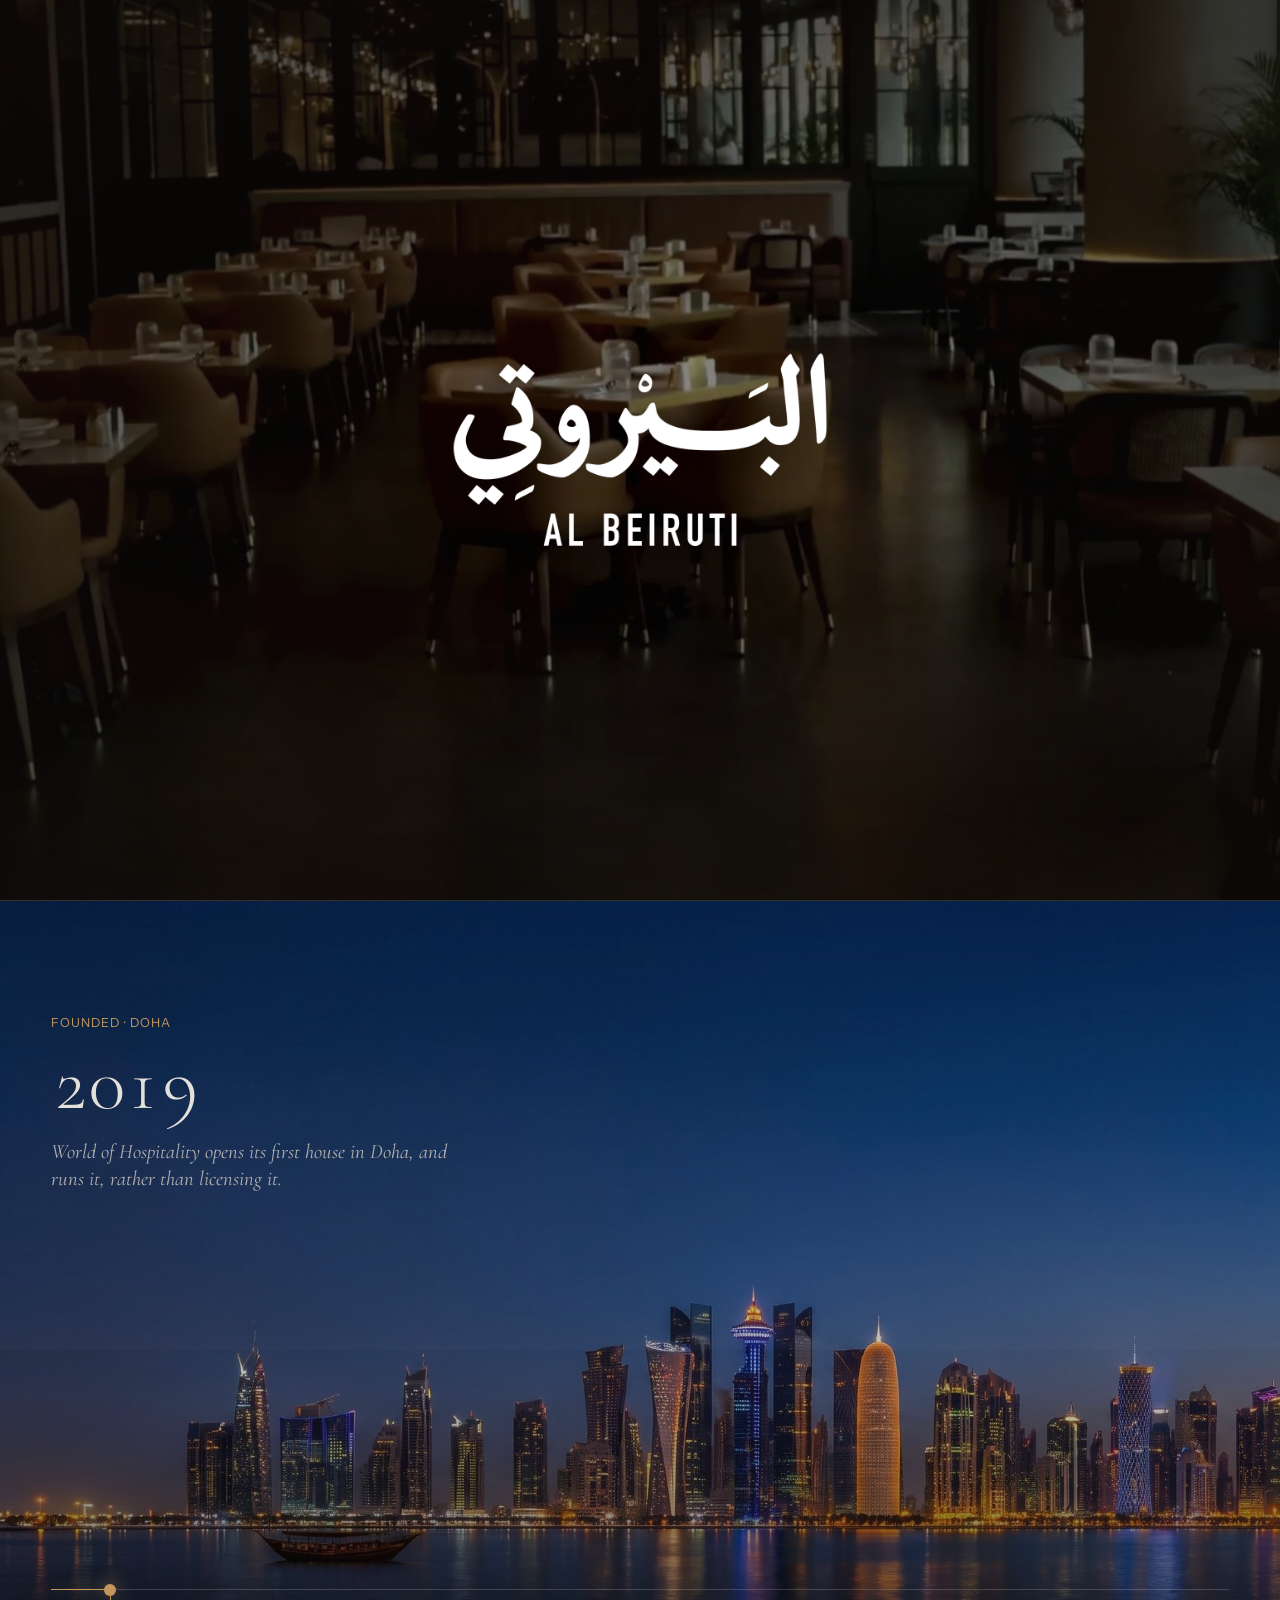
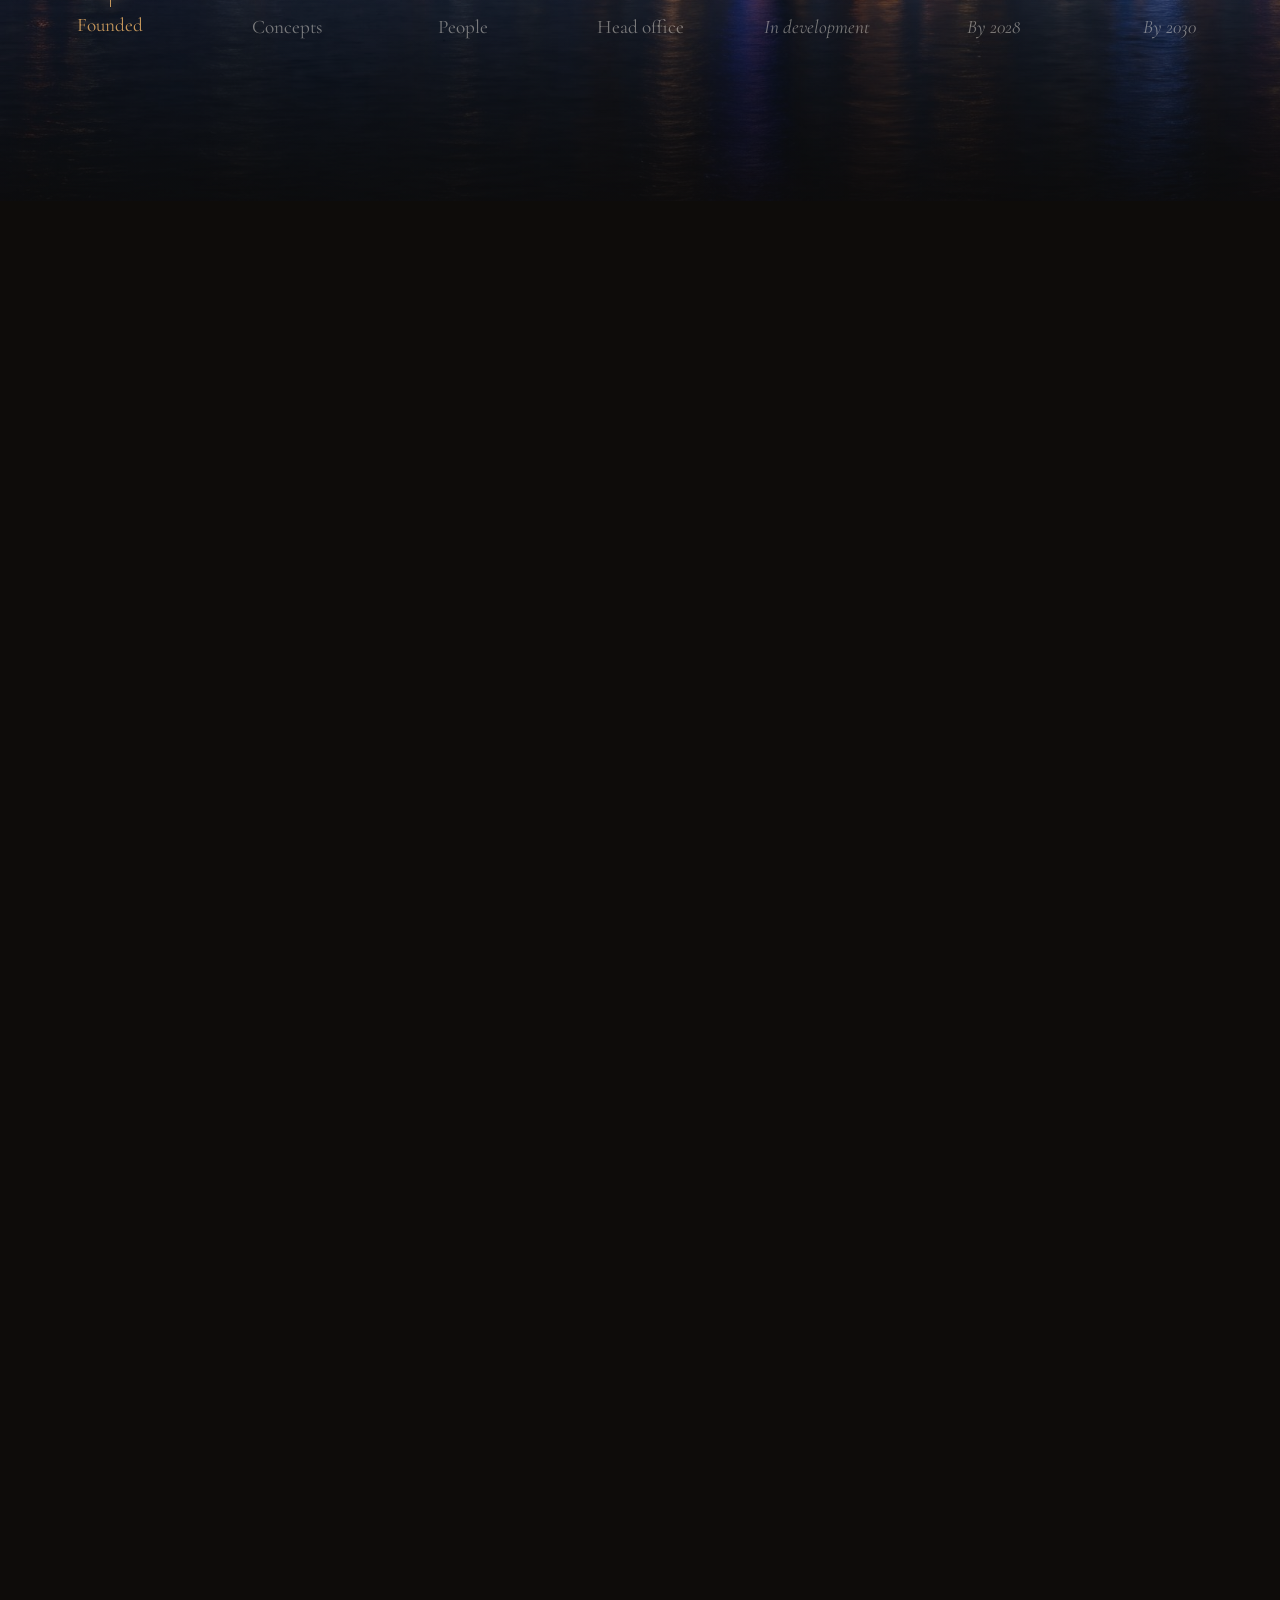
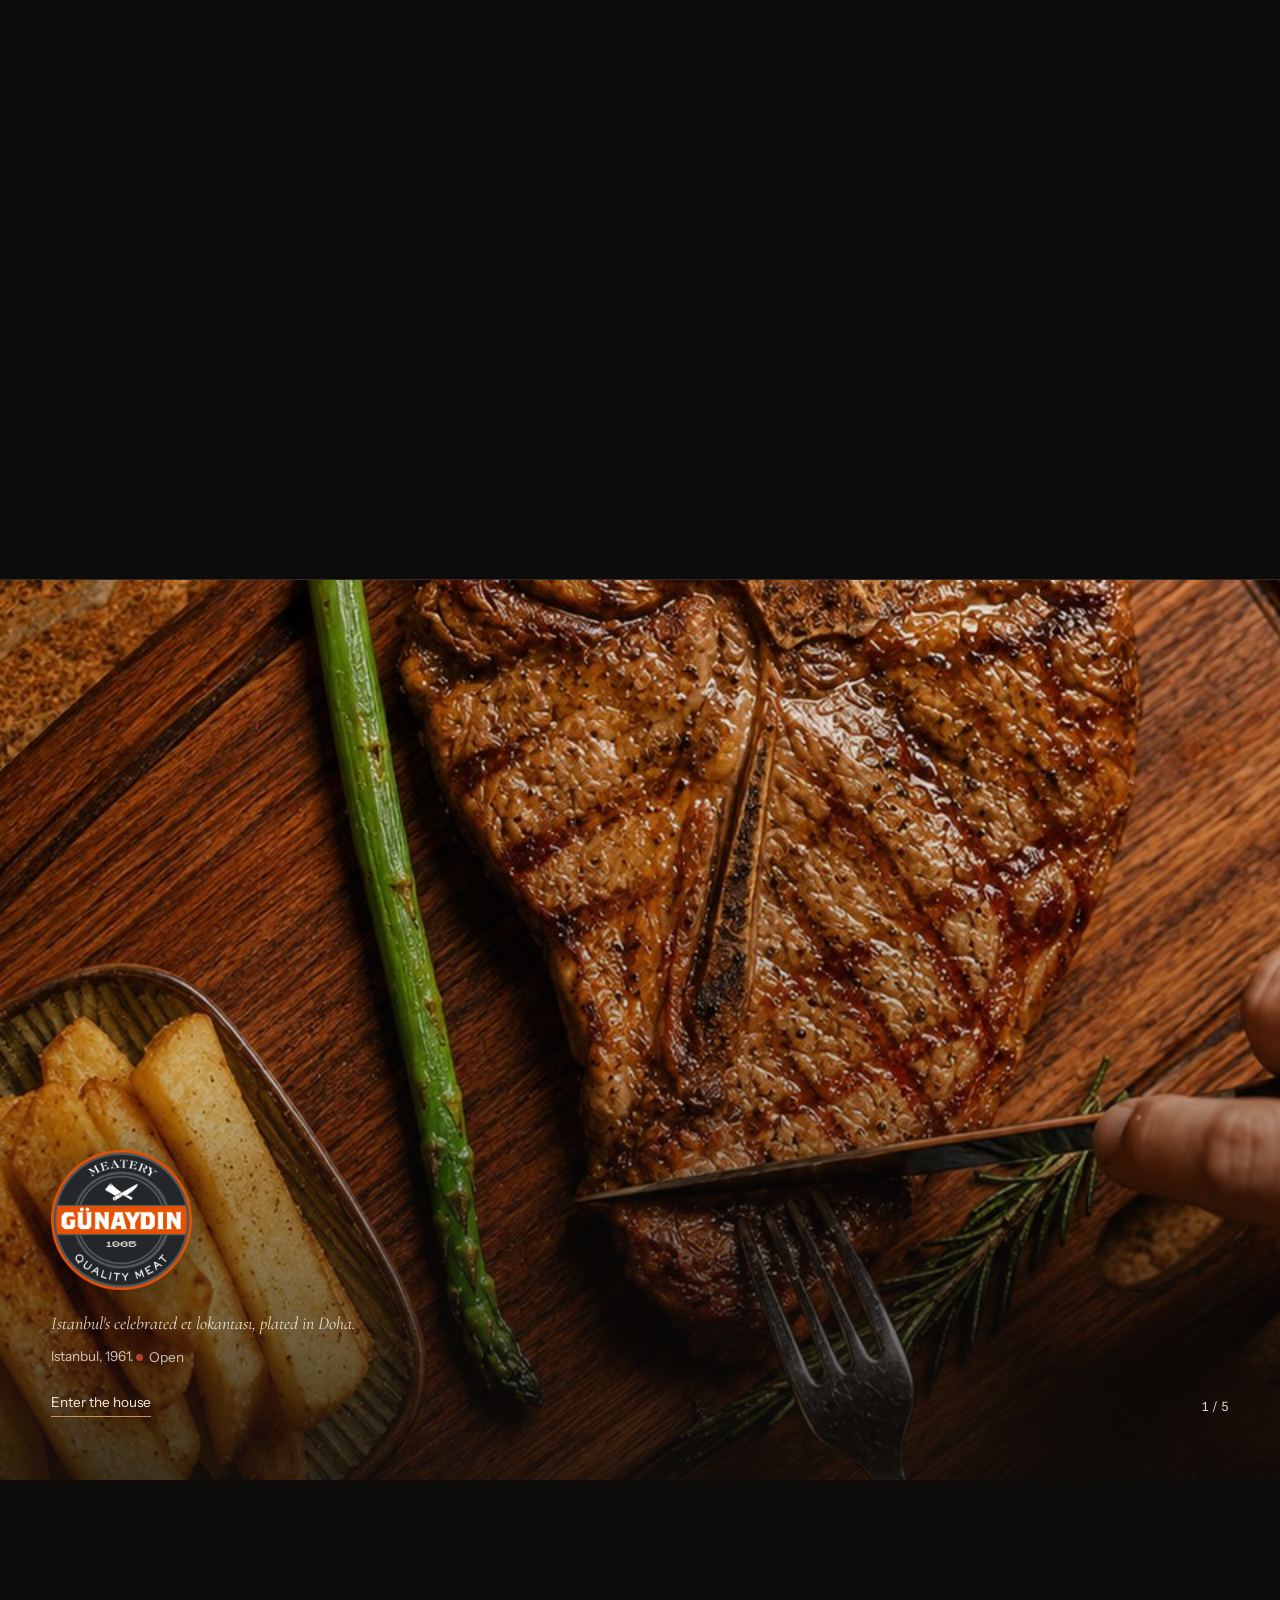
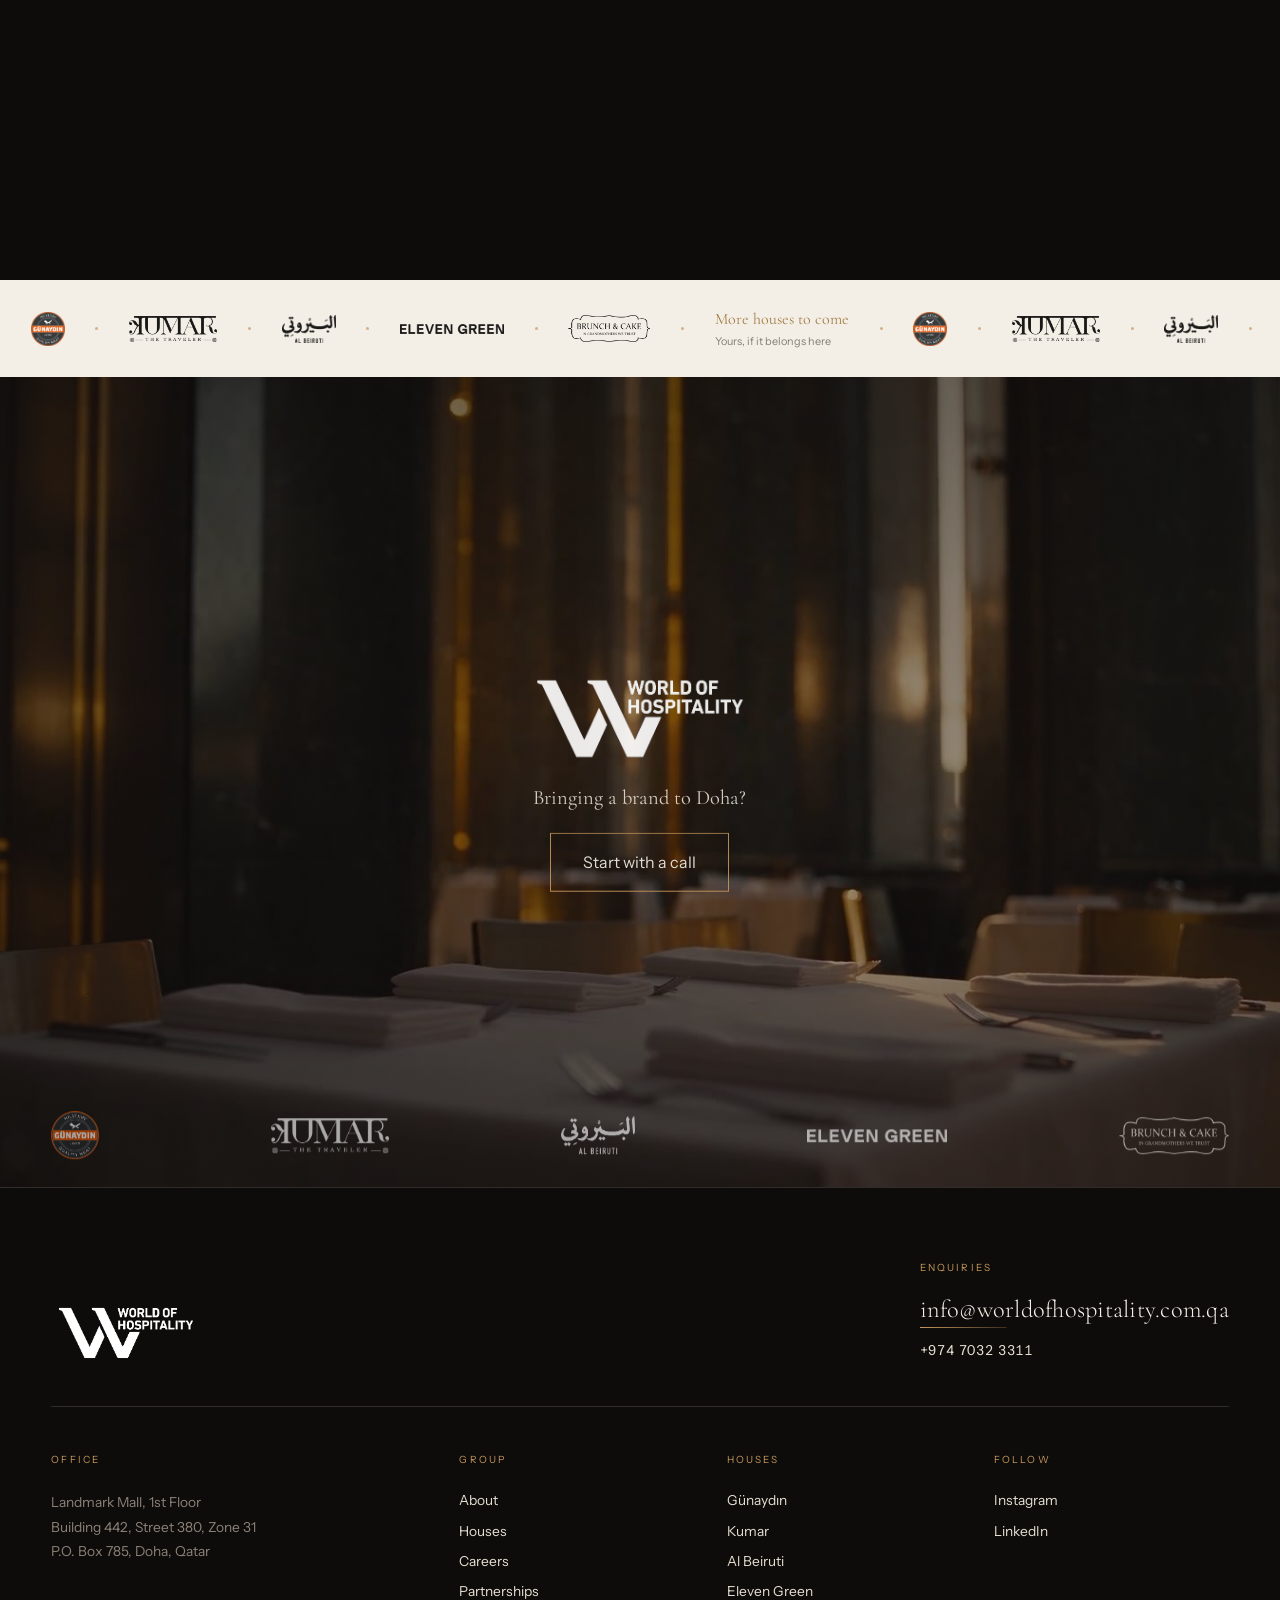
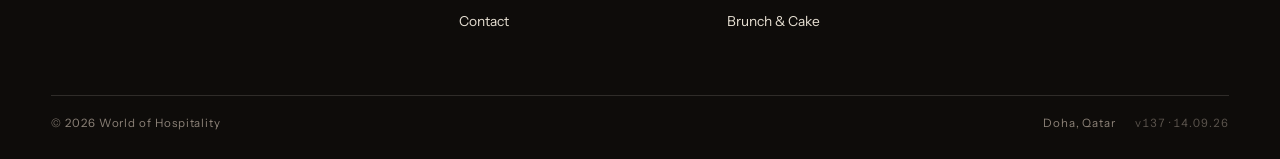
==== commit f7b24f43: "Home: Eleven Green poster for the preloader veil and wall is the burgers, not the chalkboard frame (" ====
--- a/index.html
+++ b/index.html
@@ -8,13 +8,13 @@
 <link rel="preconnect" href="https://fonts.googleapis.com">
 <link rel="preconnect" href="https://fonts.gstatic.com" crossorigin>
 <link rel="stylesheet" href="https://fonts.googleapis.com/css2?family=Cormorant+Garamond:ital,wght@0,300;0,400;0,500;1,300;1,400&family=Instrument+Sans:wght@400;500&display=swap">
-<link rel="stylesheet" href="css/home.css?v=136">
-<link rel="stylesheet" href="css/house.css?v=136">
+<link rel="stylesheet" href="css/home.css?v=137">
+<link rel="stylesheet" href="css/house.css?v=137">
 </head>
 <body class="is-loading">
 
 <div class="veil" id="veil" aria-hidden="true">
-  <div class="veil__cuts"><div class="veil__cut" data-house="gunaydin"><img src="images/brands/gunaydin-1.jpg" alt=""><span class="veil__cutlogo"><img class="logo logo--gunaydin" src="images/brands/gunaydin.png" alt="Günaydın" width="700" height="699"></span></div><div class="veil__cut" data-house="kumar"><img src="images/brands/kumar-1.jpg" alt=""><span class="veil__cutlogo"><img class="logo logo--kumar" src="images/brands/kumar.png" alt="Kumar" width="1200" height="356"></span></div><div class="veil__cut" data-house="al-beiruti"><img src="images/brands/al-beiruti-poster.jpg" alt=""><span class="veil__cutlogo"><img class="logo logo--al-beiruti" src="images/brands/al-beiruti.png" alt="Al Beiruti" width="900" height="466"></span></div><div class="veil__cut" data-house="eleven-green"><img src="images/brands/eleven-green-poster.jpg" alt=""><span class="veil__cutlogo"><img class="logo logo--eleven-green" src="images/brands/eleven-green.png" alt="Eleven Green" width="1200" height="114"></span></div><div class="veil__cut" data-house="brunch-cake"><img src="images/brands/brunch-cake-1.jpg" alt=""><span class="veil__cutlogo"><img class="logo logo--brunch-cake" src="images/brands/brunch-cake.png" alt="Brunch &amp; Cake" width="1200" height="404"></span></div></div>
+  <div class="veil__cuts"><div class="veil__cut" data-house="gunaydin"><img src="images/brands/gunaydin-1.jpg" alt=""><span class="veil__cutlogo"><img class="logo logo--gunaydin" src="images/brands/gunaydin.png" alt="Günaydın" width="700" height="699"></span></div><div class="veil__cut" data-house="kumar"><img src="images/brands/kumar-1.jpg" alt=""><span class="veil__cutlogo"><img class="logo logo--kumar" src="images/brands/kumar.png" alt="Kumar" width="1200" height="356"></span></div><div class="veil__cut" data-house="al-beiruti"><img src="images/brands/al-beiruti-poster.jpg" alt=""><span class="veil__cutlogo"><img class="logo logo--al-beiruti" src="images/brands/al-beiruti.png" alt="Al Beiruti" width="900" height="466"></span></div><div class="veil__cut" data-house="eleven-green"><img src="images/brands/eleven-green-1.jpg" alt=""><span class="veil__cutlogo"><img class="logo logo--eleven-green" src="images/brands/eleven-green.png" alt="Eleven Green" width="1200" height="114"></span></div><div class="veil__cut" data-house="brunch-cake"><img src="images/brands/brunch-cake-1.jpg" alt=""><span class="veil__cutlogo"><img class="logo logo--brunch-cake" src="images/brands/brunch-cake.png" alt="Brunch &amp; Cake" width="1200" height="404"></span></div></div>
   <div class="veil__flash"></div>
   <img class="veil__mark" src="images/woh-logo.png" alt="" width="240" height="80">
 </div>
@@ -65,7 +65,7 @@
     <div class="wall__foot"><span class="wall__meta">Beirut. <span class="live"><i></i>Just opened</span></span></div>
   </a>
   <a class="wall__panel" href="eleven-green.html" data-house="eleven-green">
-    <div class="wall__media"><video muted loop playsinline preload="metadata" poster="images/brands/eleven-green-poster.jpg"><source src="videos/eleven-green.mp4" type="video/mp4"></video></div>
+    <div class="wall__media"><video muted loop playsinline preload="metadata" poster="images/brands/eleven-green-1.jpg"><source src="videos/eleven-green.mp4" type="video/mp4"></video></div>
     <div class="wall__logo "><img class="logo logo--eleven-green" src="images/brands/eleven-green.png" alt="Eleven Green" width="1200" height="114"></div>
     <div class="wall__foot"><span class="wall__meta">Dubai, 2023. <span class="live live--soon"><i></i>Opening soon</span></span></div>
   </a>
@@ -202,13 +202,13 @@
   </div>
   <div class="foot__bottom">
     <span>© <span data-year>2026</span> World of Hospitality</span>
-    <span class="foot__bottom-right">Doha, Qatar <span class="foot__ver">v136 · 14.09.26</span></span>
+    <span class="foot__bottom-right">Doha, Qatar <span class="foot__ver">v137 · 14.09.26</span></span>
   </div>
 </footer>
 
-<script src="js/vendor/gsap.min.js?v=136"></script>
-<script src="js/vendor/ScrollTrigger.min.js?v=136"></script>
-<script src="js/vendor/lenis.min.js?v=136"></script>
-<script src="js/home.js?v=136"></script>
+<script src="js/vendor/gsap.min.js?v=137"></script>
+<script src="js/vendor/ScrollTrigger.min.js?v=137"></script>
+<script src="js/vendor/lenis.min.js?v=137"></script>
+<script src="js/home.js?v=137"></script>
 </body>
 </html>
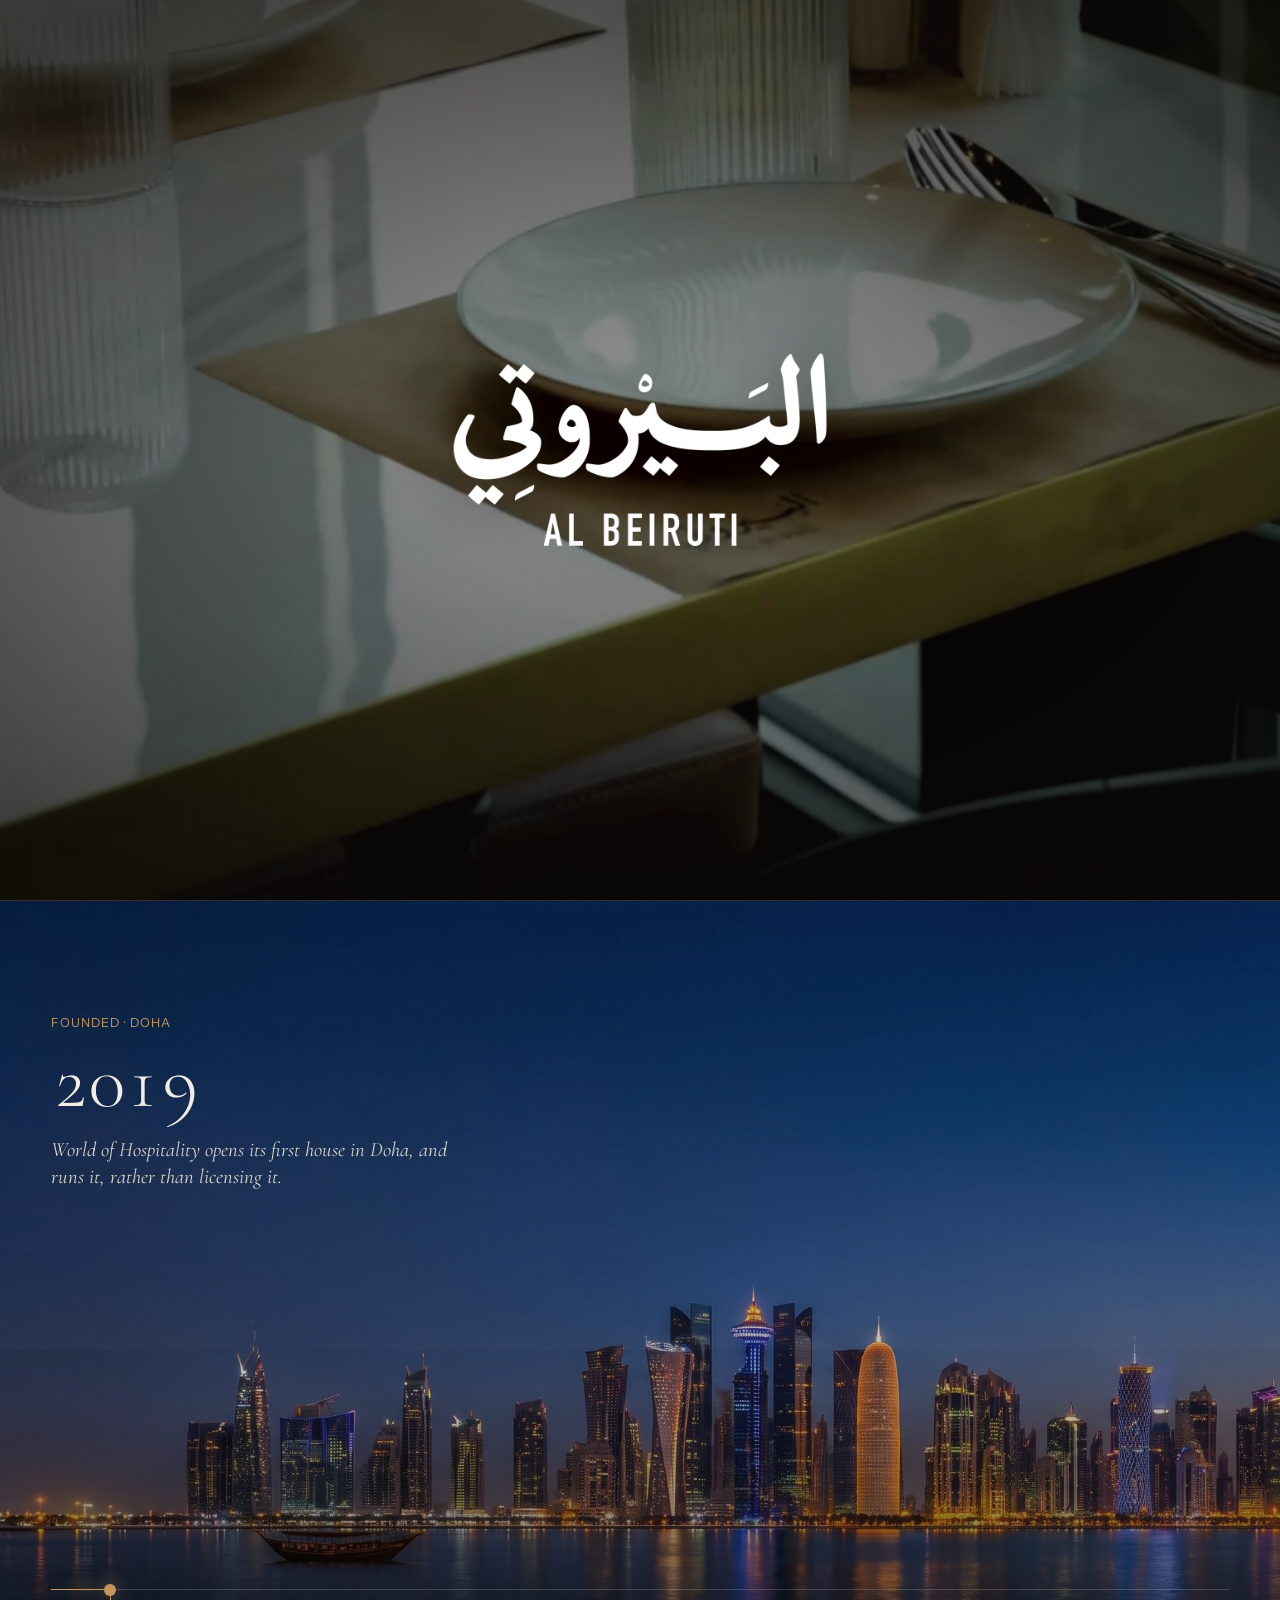
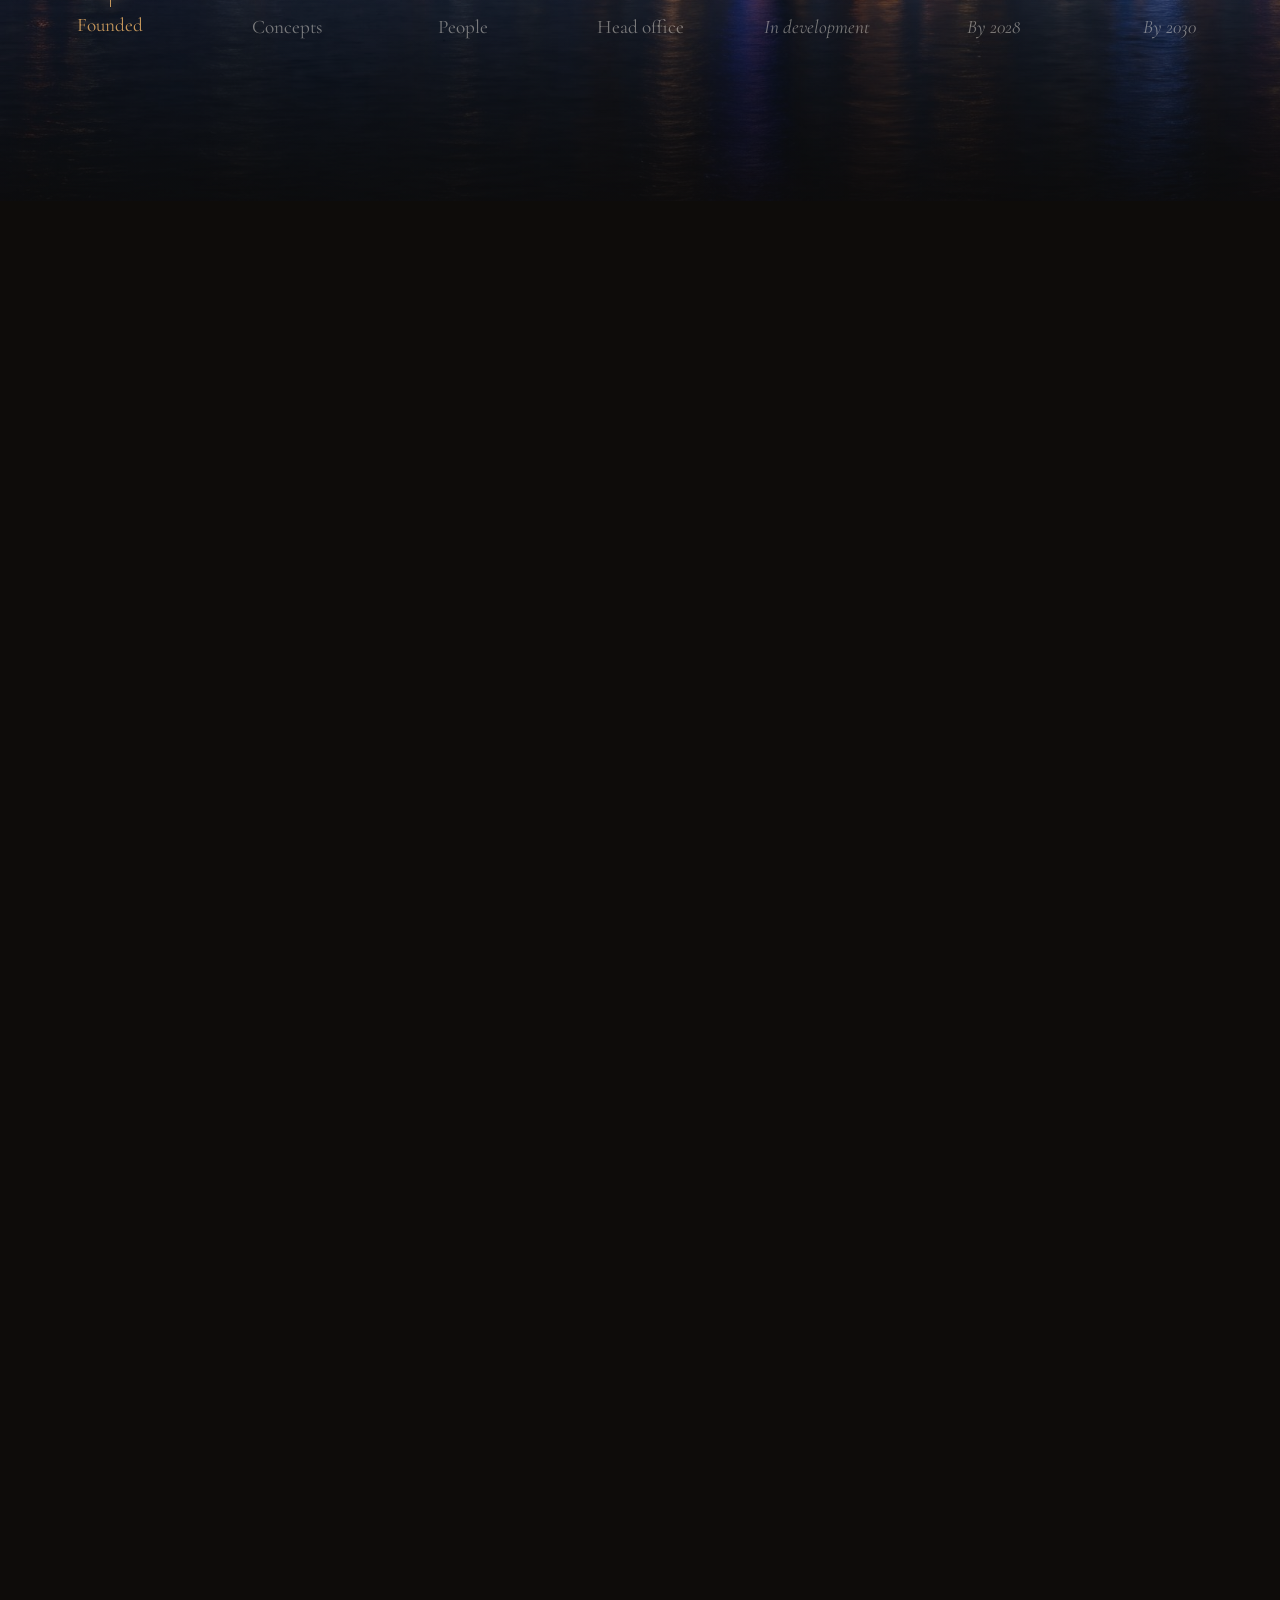
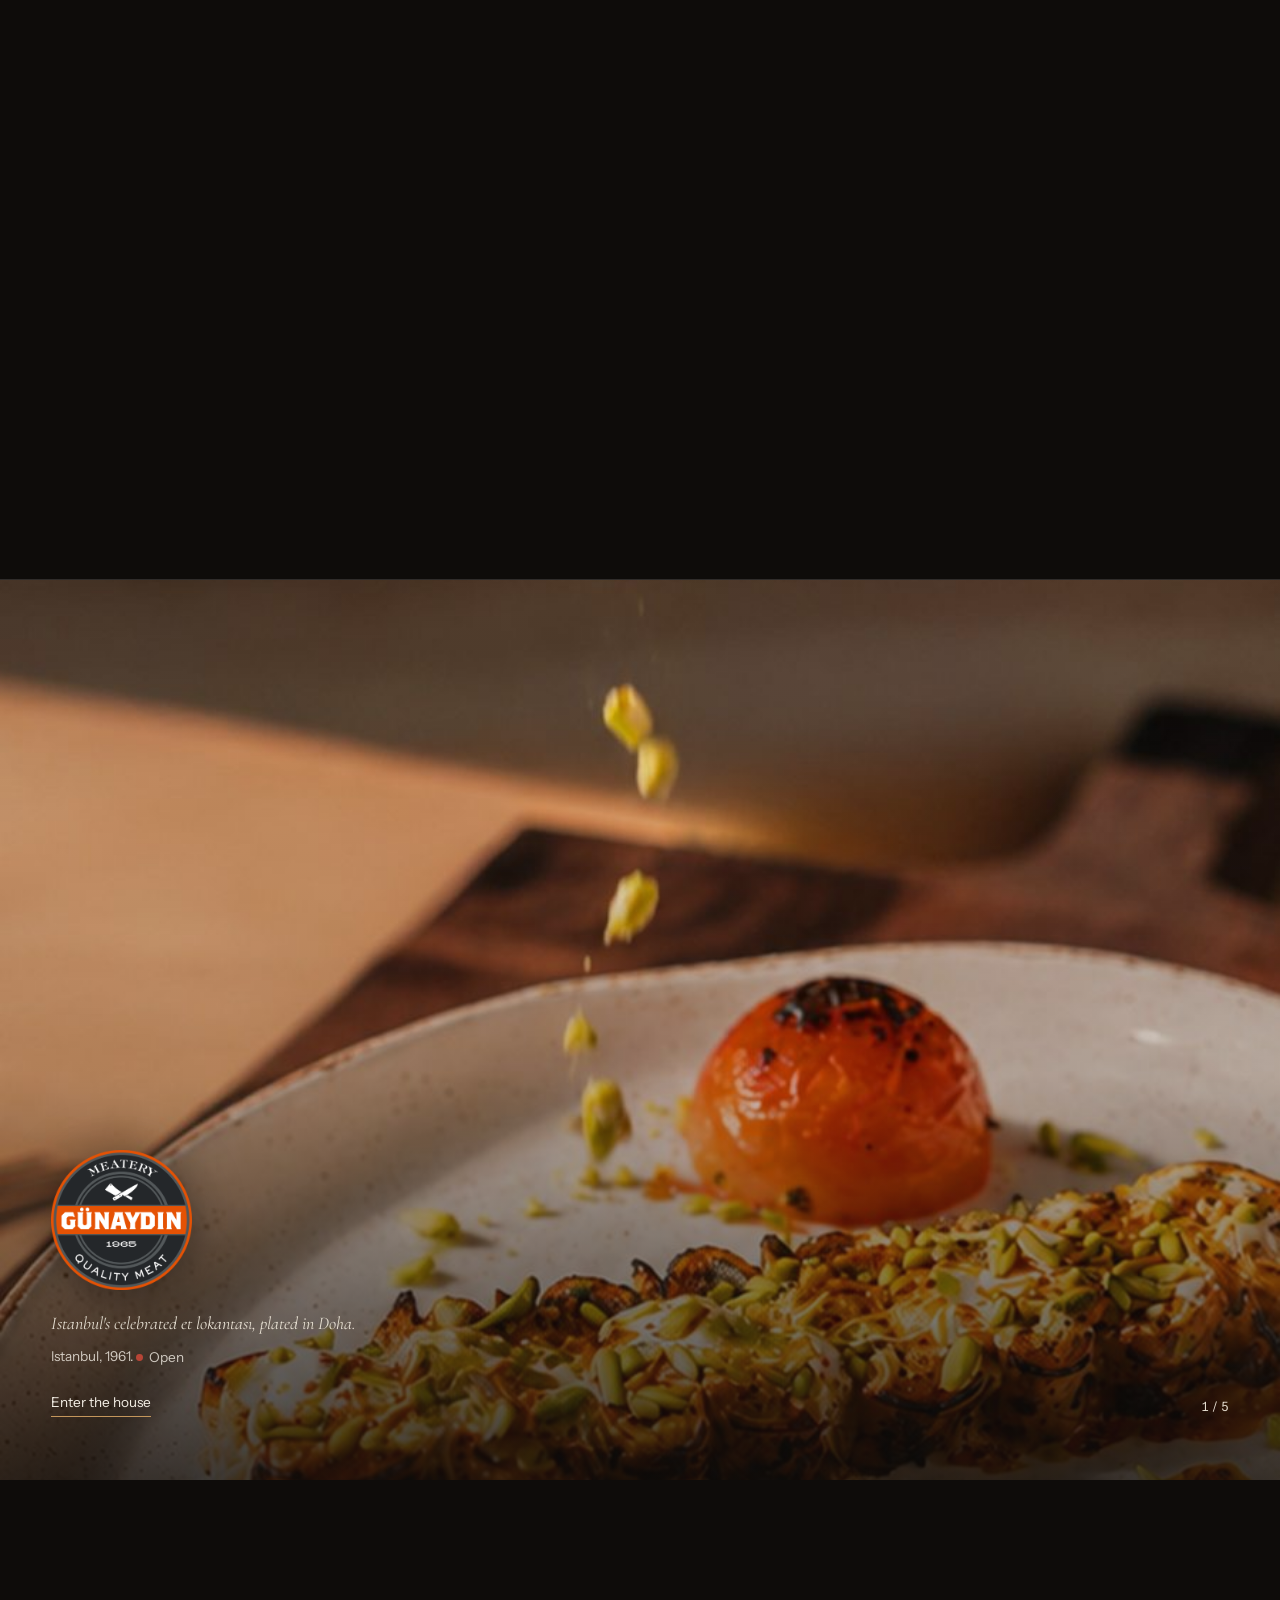
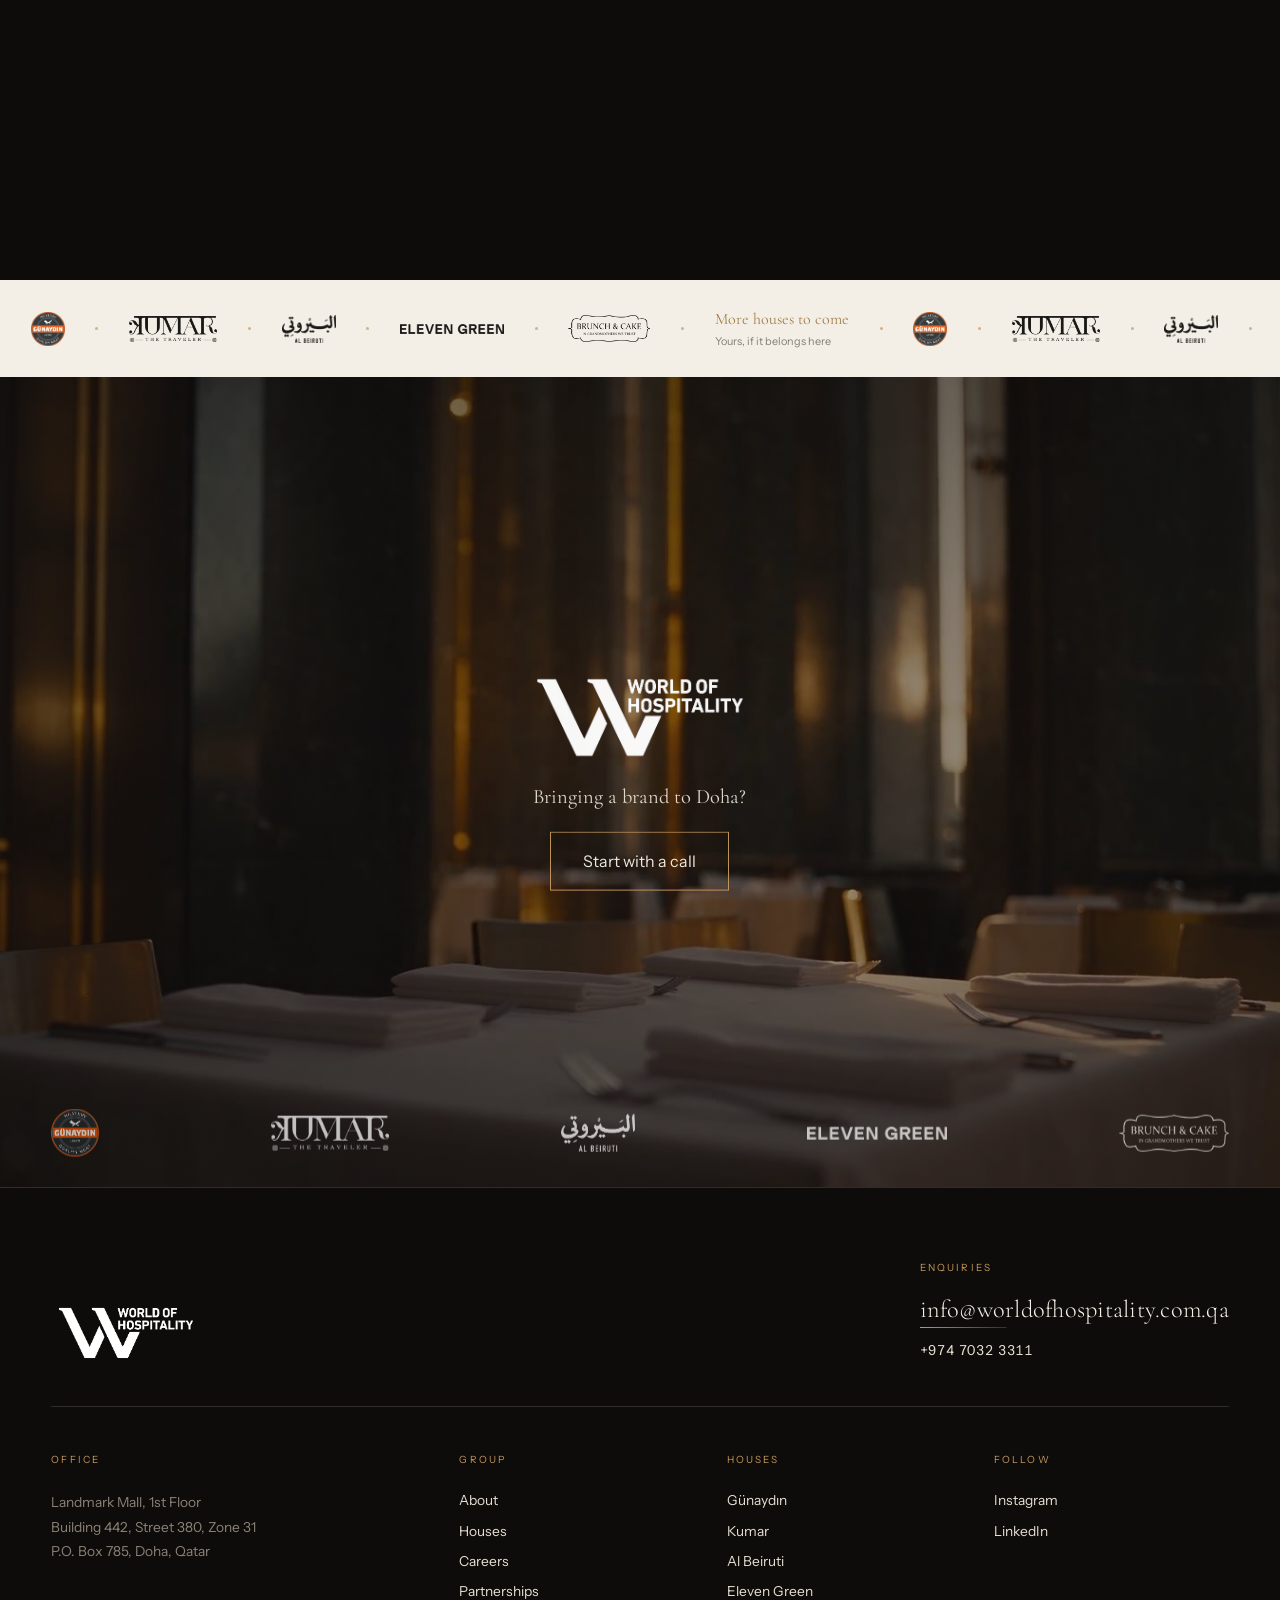
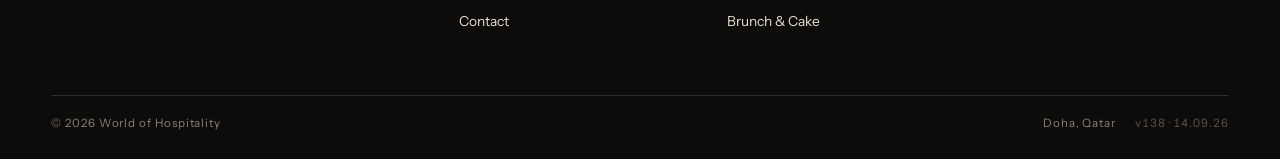
==== commit 0cec6c72: "Full image audit: every slot reassigned so no photo repeats on a page. Günaydın kebab plate on the r" ====
--- a/index.html
+++ b/index.html
@@ -8,13 +8,13 @@
 <link rel="preconnect" href="https://fonts.googleapis.com">
 <link rel="preconnect" href="https://fonts.gstatic.com" crossorigin>
 <link rel="stylesheet" href="https://fonts.googleapis.com/css2?family=Cormorant+Garamond:ital,wght@0,300;0,400;0,500;1,300;1,400&family=Instrument+Sans:wght@400;500&display=swap">
-<link rel="stylesheet" href="css/home.css?v=137">
-<link rel="stylesheet" href="css/house.css?v=137">
+<link rel="stylesheet" href="css/home.css?v=138">
+<link rel="stylesheet" href="css/house.css?v=138">
 </head>
 <body class="is-loading">
 
 <div class="veil" id="veil" aria-hidden="true">
-  <div class="veil__cuts"><div class="veil__cut" data-house="gunaydin"><img src="images/brands/gunaydin-1.jpg" alt=""><span class="veil__cutlogo"><img class="logo logo--gunaydin" src="images/brands/gunaydin.png" alt="Günaydın" width="700" height="699"></span></div><div class="veil__cut" data-house="kumar"><img src="images/brands/kumar-1.jpg" alt=""><span class="veil__cutlogo"><img class="logo logo--kumar" src="images/brands/kumar.png" alt="Kumar" width="1200" height="356"></span></div><div class="veil__cut" data-house="al-beiruti"><img src="images/brands/al-beiruti-poster.jpg" alt=""><span class="veil__cutlogo"><img class="logo logo--al-beiruti" src="images/brands/al-beiruti.png" alt="Al Beiruti" width="900" height="466"></span></div><div class="veil__cut" data-house="eleven-green"><img src="images/brands/eleven-green-1.jpg" alt=""><span class="veil__cutlogo"><img class="logo logo--eleven-green" src="images/brands/eleven-green.png" alt="Eleven Green" width="1200" height="114"></span></div><div class="veil__cut" data-house="brunch-cake"><img src="images/brands/brunch-cake-1.jpg" alt=""><span class="veil__cutlogo"><img class="logo logo--brunch-cake" src="images/brands/brunch-cake.png" alt="Brunch &amp; Cake" width="1200" height="404"></span></div></div>
+  <div class="veil__cuts"><div class="veil__cut" data-house="gunaydin"><img src="images/brands/gunaydin-1.jpg" alt=""><span class="veil__cutlogo"><img class="logo logo--gunaydin" src="images/brands/gunaydin.png" alt="Günaydın" width="700" height="699"></span></div><div class="veil__cut" data-house="kumar"><img src="images/brands/kumar-1.jpg" alt=""><span class="veil__cutlogo"><img class="logo logo--kumar" src="images/brands/kumar.png" alt="Kumar" width="1200" height="356"></span></div><div class="veil__cut" data-house="al-beiruti"><img src="images/brands/al-beiruti-table.jpg" alt=""><span class="veil__cutlogo"><img class="logo logo--al-beiruti" src="images/brands/al-beiruti.png" alt="Al Beiruti" width="900" height="466"></span></div><div class="veil__cut" data-house="eleven-green"><img src="images/brands/eleven-green-1.jpg" alt=""><span class="veil__cutlogo"><img class="logo logo--eleven-green" src="images/brands/eleven-green.png" alt="Eleven Green" width="1200" height="114"></span></div><div class="veil__cut" data-house="brunch-cake"><img src="images/brands/brunch-cake-1.jpg" alt=""><span class="veil__cutlogo"><img class="logo logo--brunch-cake" src="images/brands/brunch-cake.png" alt="Brunch &amp; Cake" width="1200" height="404"></span></div></div>
   <div class="veil__flash"></div>
   <img class="veil__mark" src="images/woh-logo.png" alt="" width="240" height="80">
 </div>
@@ -60,7 +60,7 @@
     <div class="wall__foot"><span class="wall__meta">Kuwait, with MK Group. <span class="live"><i></i>Open</span></span></div>
   </a>
   <a class="wall__panel" href="al-beiruti.html" data-house="al-beiruti">
-    <div class="wall__media"><video muted loop playsinline preload="metadata" poster="images/brands/al-beiruti-poster.jpg"><source src="videos/al-beiruti.mp4" type="video/mp4"></video></div>
+    <div class="wall__media"><video muted loop playsinline preload="metadata" poster="images/brands/al-beiruti-table.jpg"><source src="videos/al-beiruti.mp4" type="video/mp4"></video></div>
     <div class="wall__logo "><img class="logo logo--al-beiruti" src="images/brands/al-beiruti.png" alt="Al Beiruti" width="900" height="466"></div>
     <div class="wall__foot"><span class="wall__meta">Beirut. <span class="live"><i></i>Just opened</span></span></div>
   </a>
@@ -202,13 +202,13 @@
   </div>
   <div class="foot__bottom">
     <span>© <span data-year>2026</span> World of Hospitality</span>
-    <span class="foot__bottom-right">Doha, Qatar <span class="foot__ver">v137 · 14.09.26</span></span>
+    <span class="foot__bottom-right">Doha, Qatar <span class="foot__ver">v138 · 14.09.26</span></span>
   </div>
 </footer>
 
-<script src="js/vendor/gsap.min.js?v=137"></script>
-<script src="js/vendor/ScrollTrigger.min.js?v=137"></script>
-<script src="js/vendor/lenis.min.js?v=137"></script>
-<script src="js/home.js?v=137"></script>
+<script src="js/vendor/gsap.min.js?v=138"></script>
+<script src="js/vendor/ScrollTrigger.min.js?v=138"></script>
+<script src="js/vendor/lenis.min.js?v=138"></script>
+<script src="js/home.js?v=138"></script>
 </body>
 </html>
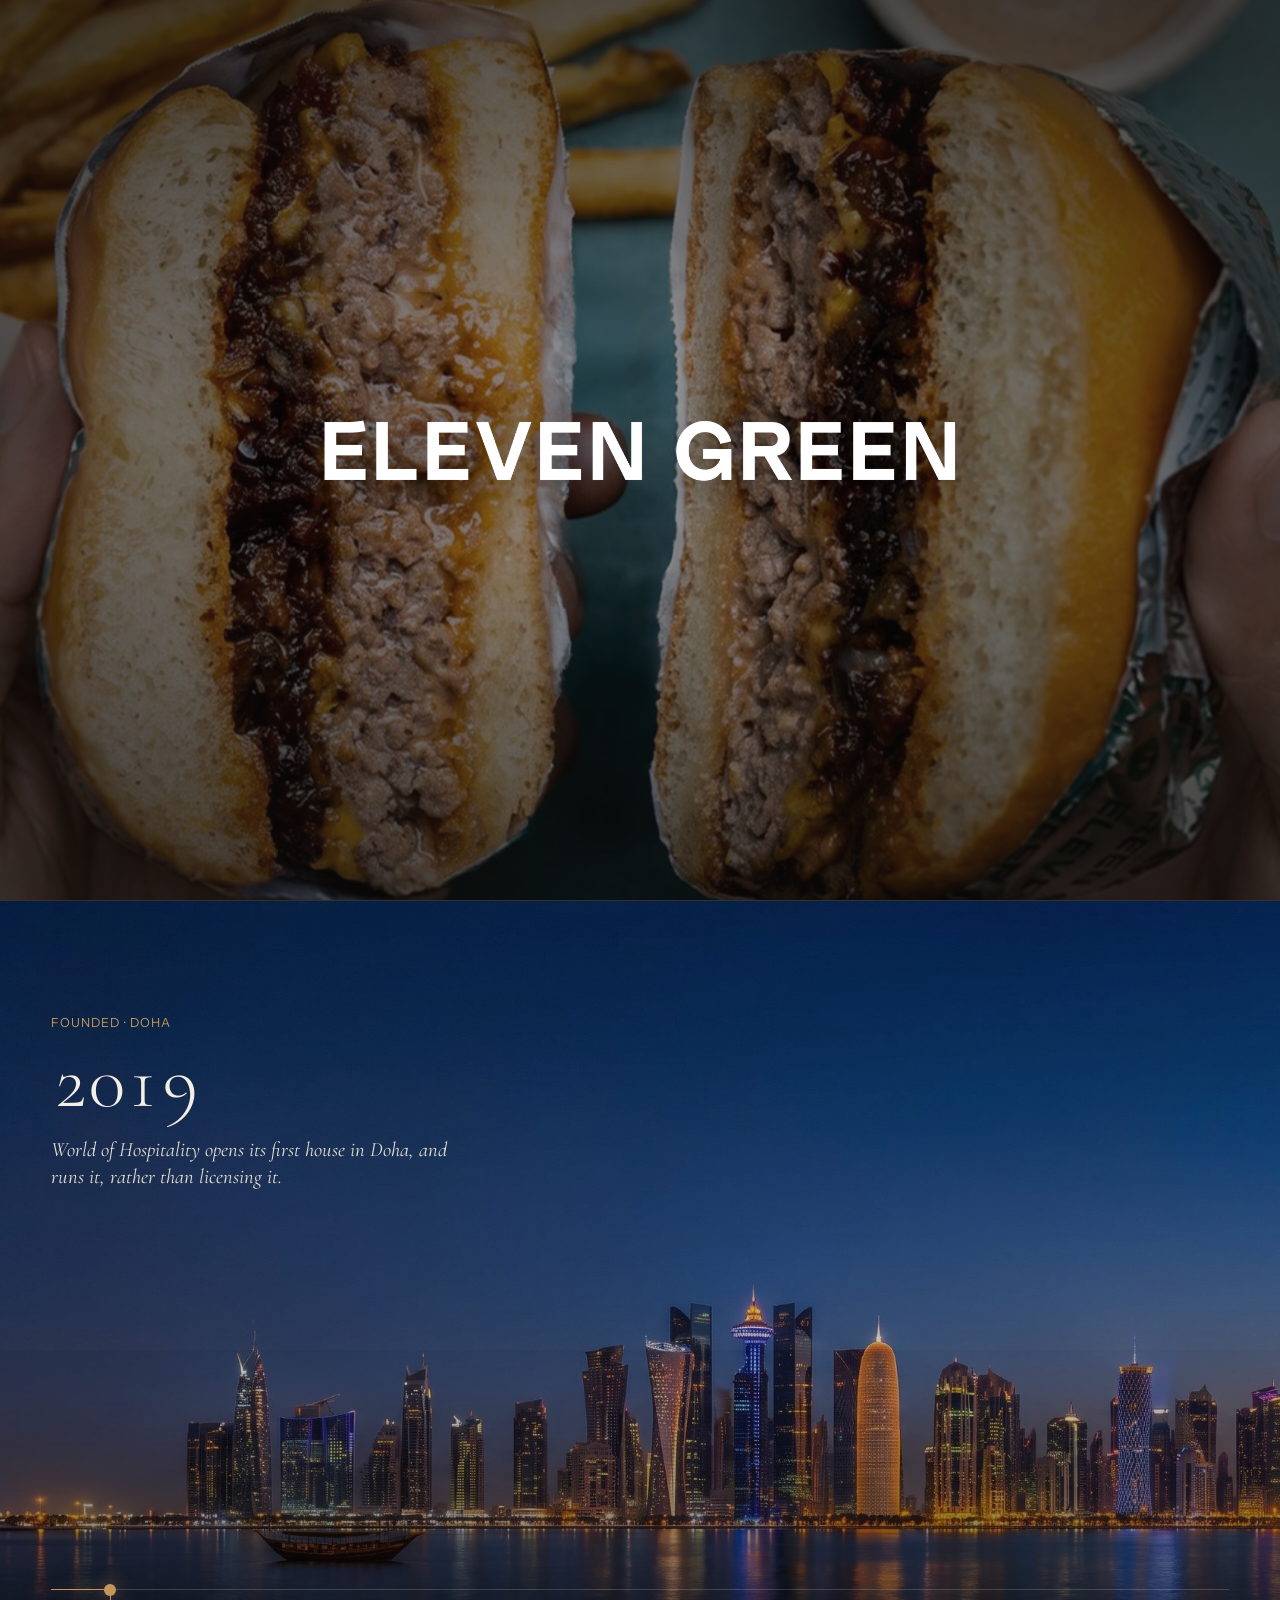
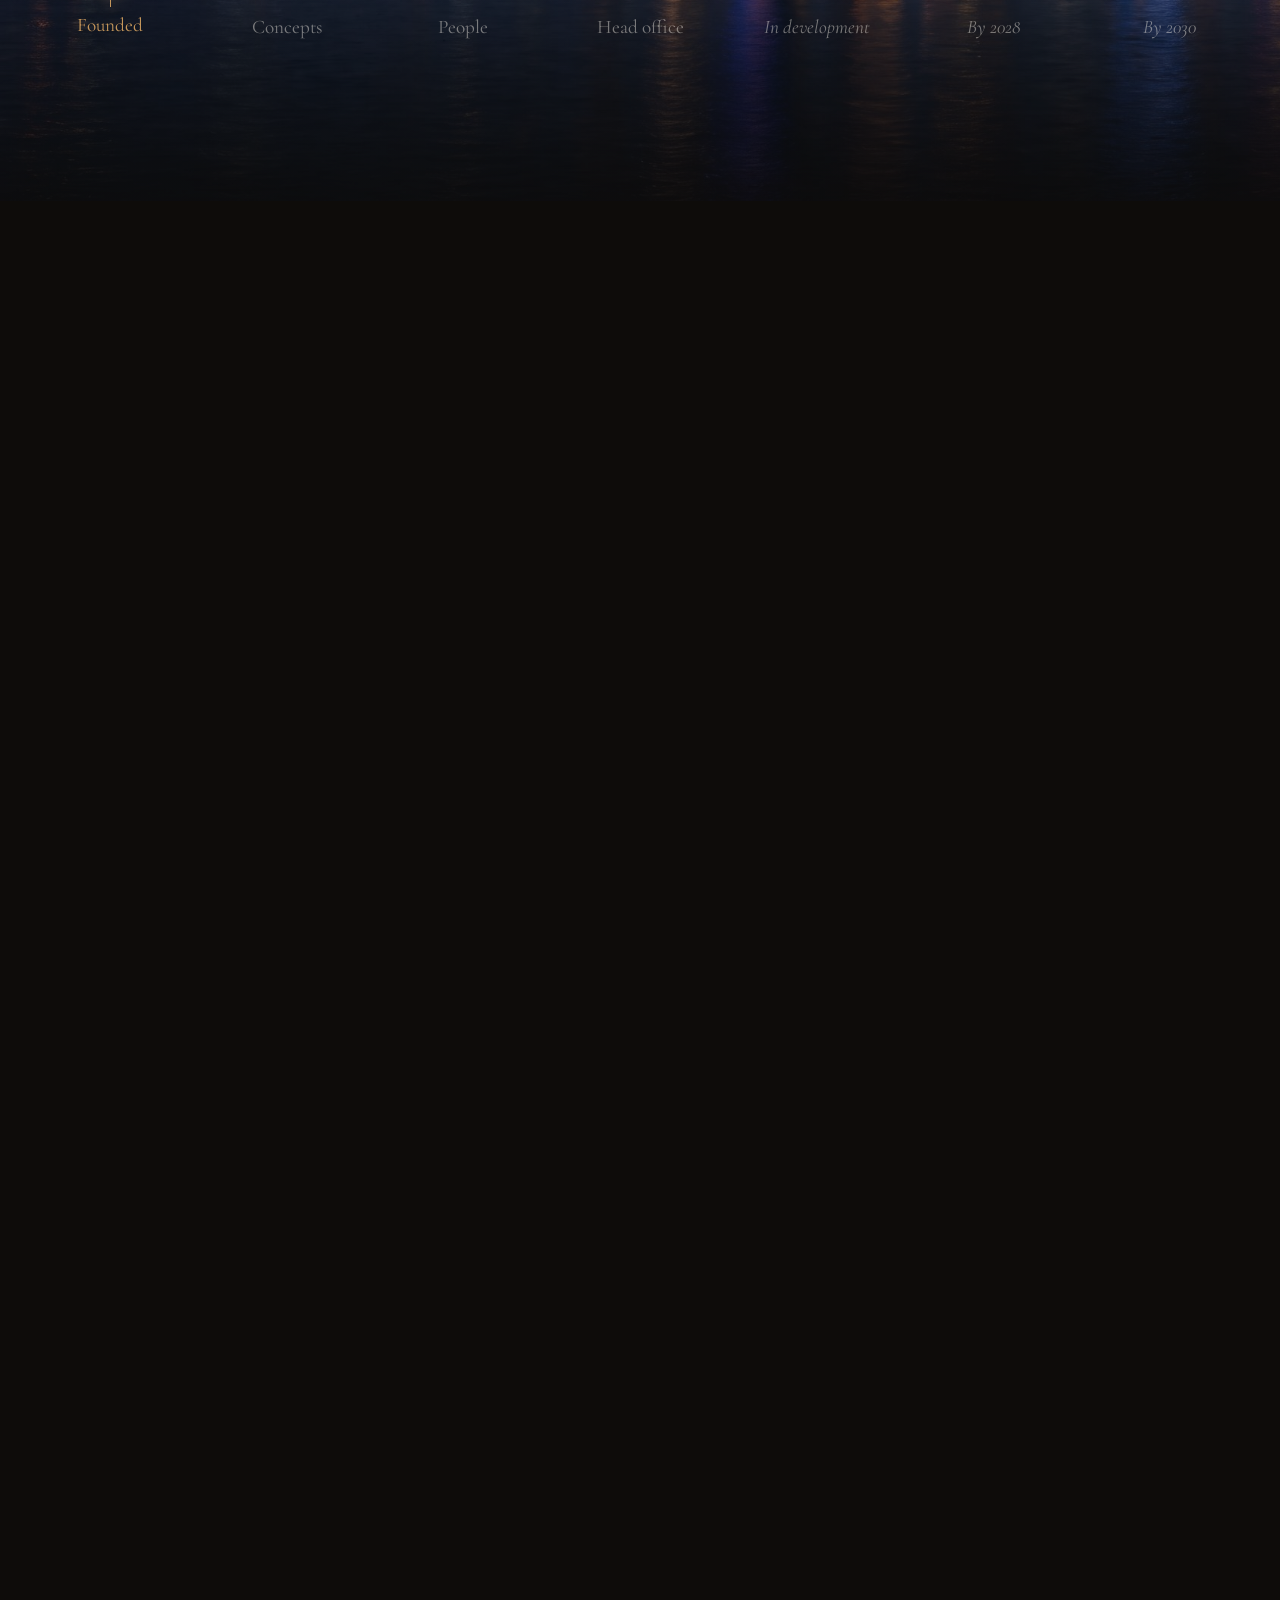
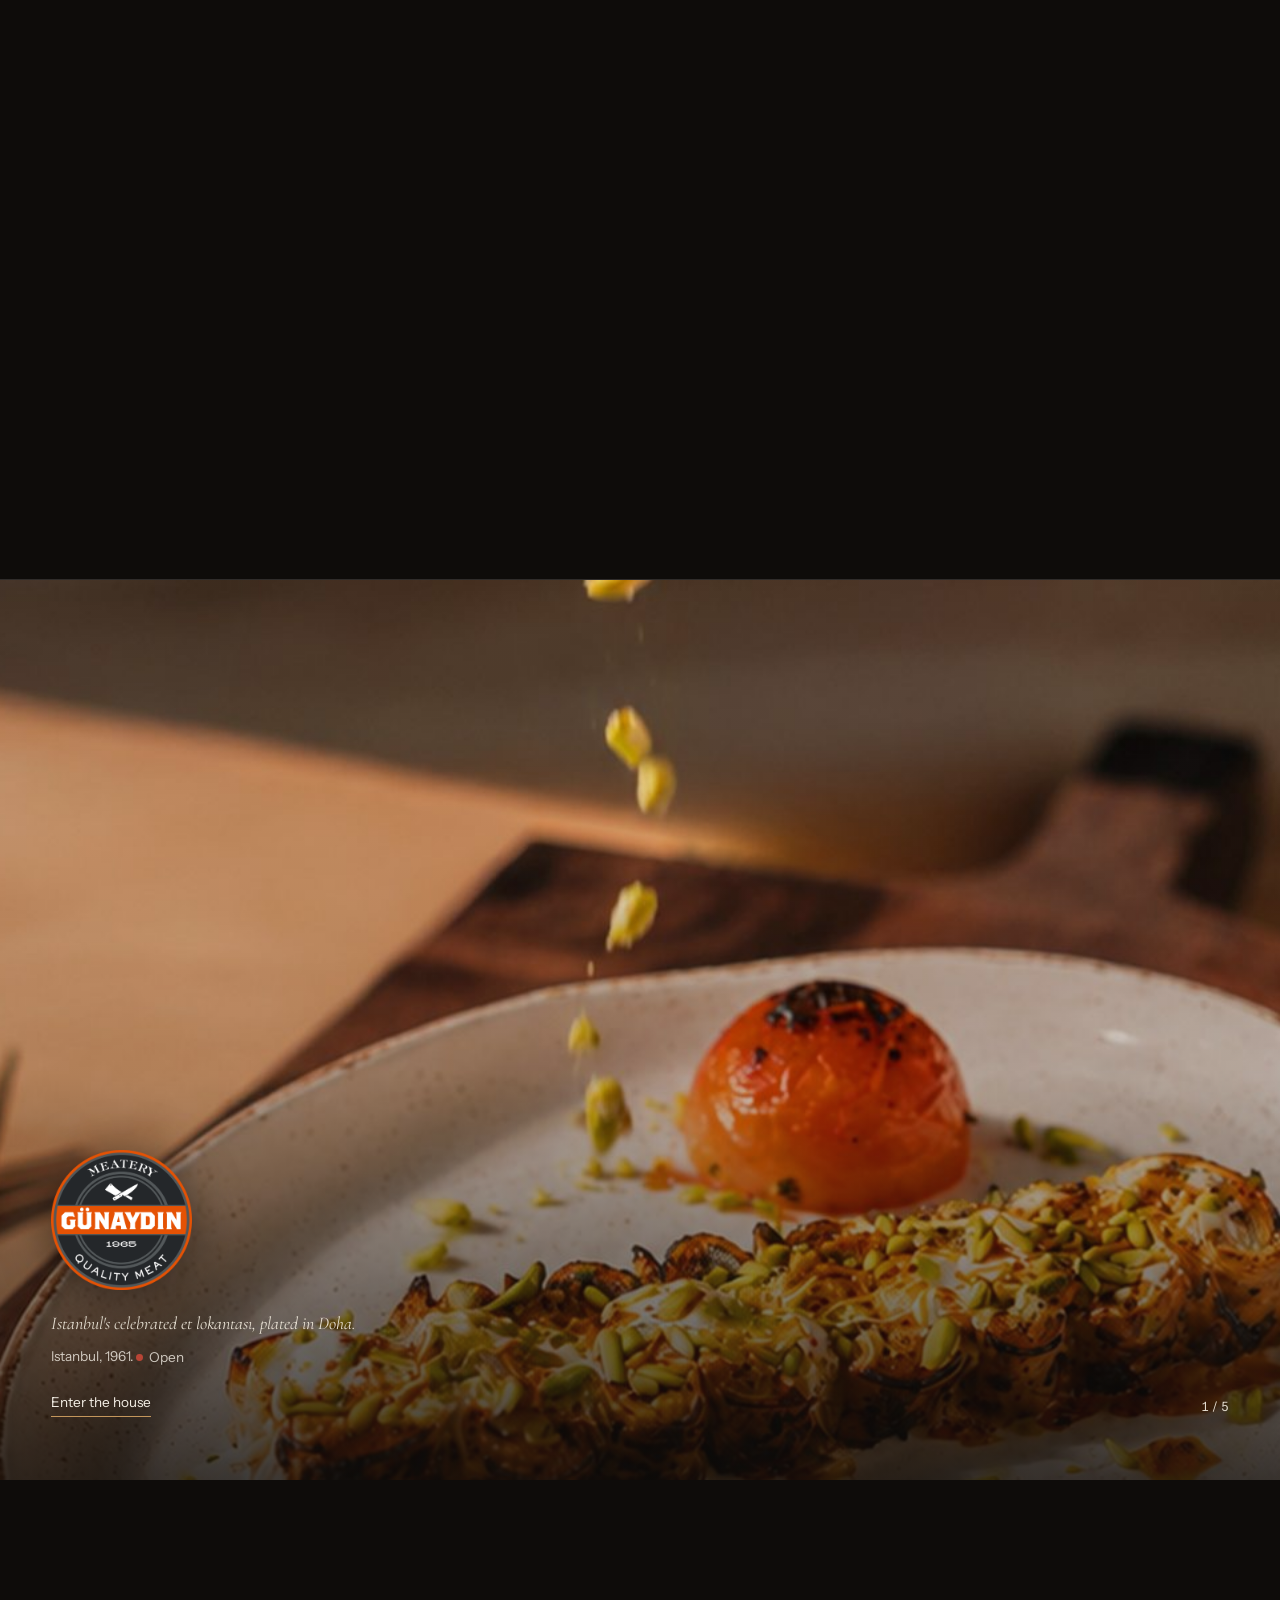
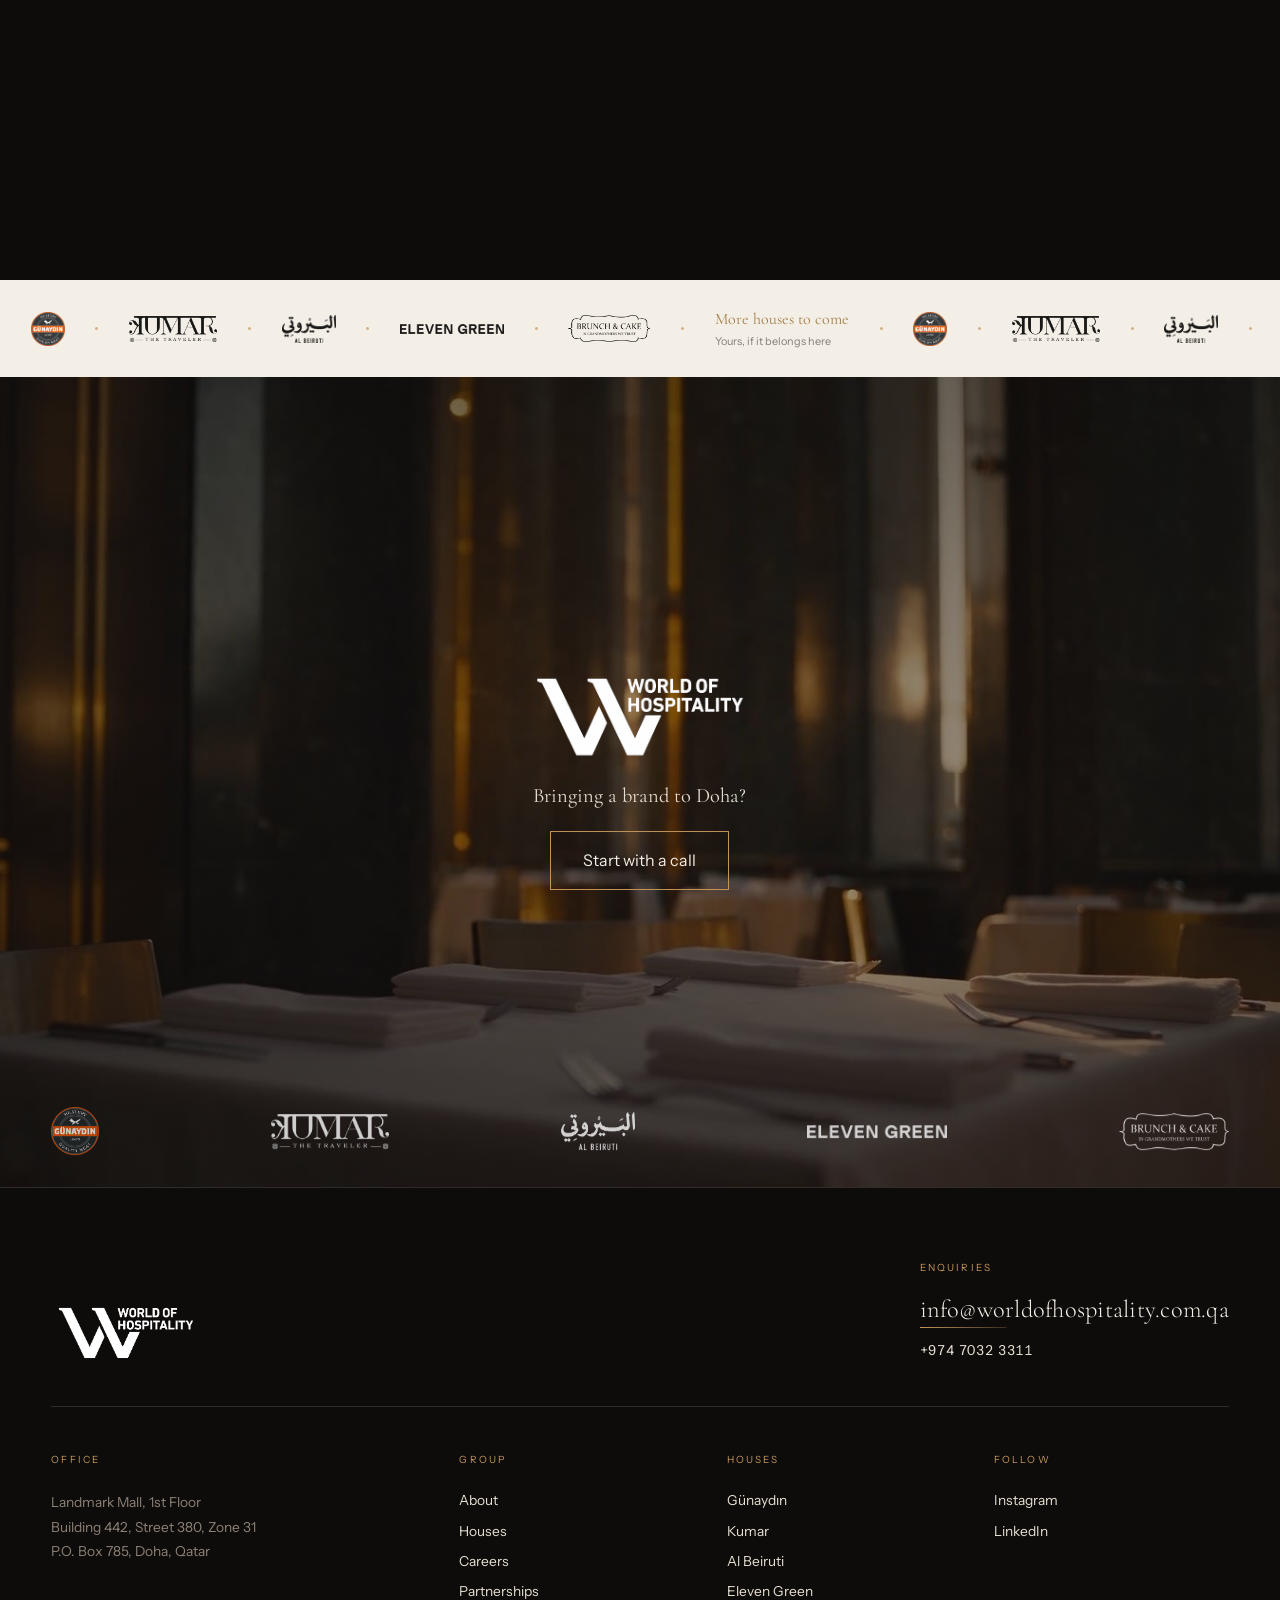
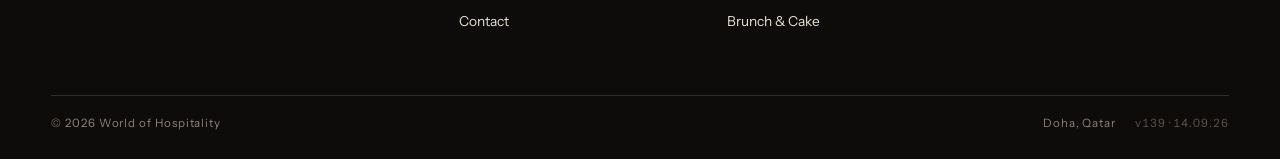
==== commit ea466652: "Al Beiruti: sharp generated stills anchored on the real room (room, table, mezze, saj) replace the s" ====
--- a/index.html
+++ b/index.html
@@ -8,8 +8,8 @@
 <link rel="preconnect" href="https://fonts.googleapis.com">
 <link rel="preconnect" href="https://fonts.gstatic.com" crossorigin>
 <link rel="stylesheet" href="https://fonts.googleapis.com/css2?family=Cormorant+Garamond:ital,wght@0,300;0,400;0,500;1,300;1,400&family=Instrument+Sans:wght@400;500&display=swap">
-<link rel="stylesheet" href="css/home.css?v=138">
-<link rel="stylesheet" href="css/house.css?v=138">
+<link rel="stylesheet" href="css/home.css?v=139">
+<link rel="stylesheet" href="css/house.css?v=139">
 </head>
 <body class="is-loading">
 
@@ -202,13 +202,13 @@
   </div>
   <div class="foot__bottom">
     <span>© <span data-year>2026</span> World of Hospitality</span>
-    <span class="foot__bottom-right">Doha, Qatar <span class="foot__ver">v138 · 14.09.26</span></span>
+    <span class="foot__bottom-right">Doha, Qatar <span class="foot__ver">v139 · 14.09.26</span></span>
   </div>
 </footer>
 
-<script src="js/vendor/gsap.min.js?v=138"></script>
-<script src="js/vendor/ScrollTrigger.min.js?v=138"></script>
-<script src="js/vendor/lenis.min.js?v=138"></script>
-<script src="js/home.js?v=138"></script>
+<script src="js/vendor/gsap.min.js?v=139"></script>
+<script src="js/vendor/ScrollTrigger.min.js?v=139"></script>
+<script src="js/vendor/lenis.min.js?v=139"></script>
+<script src="js/home.js?v=139"></script>
 </body>
 </html>
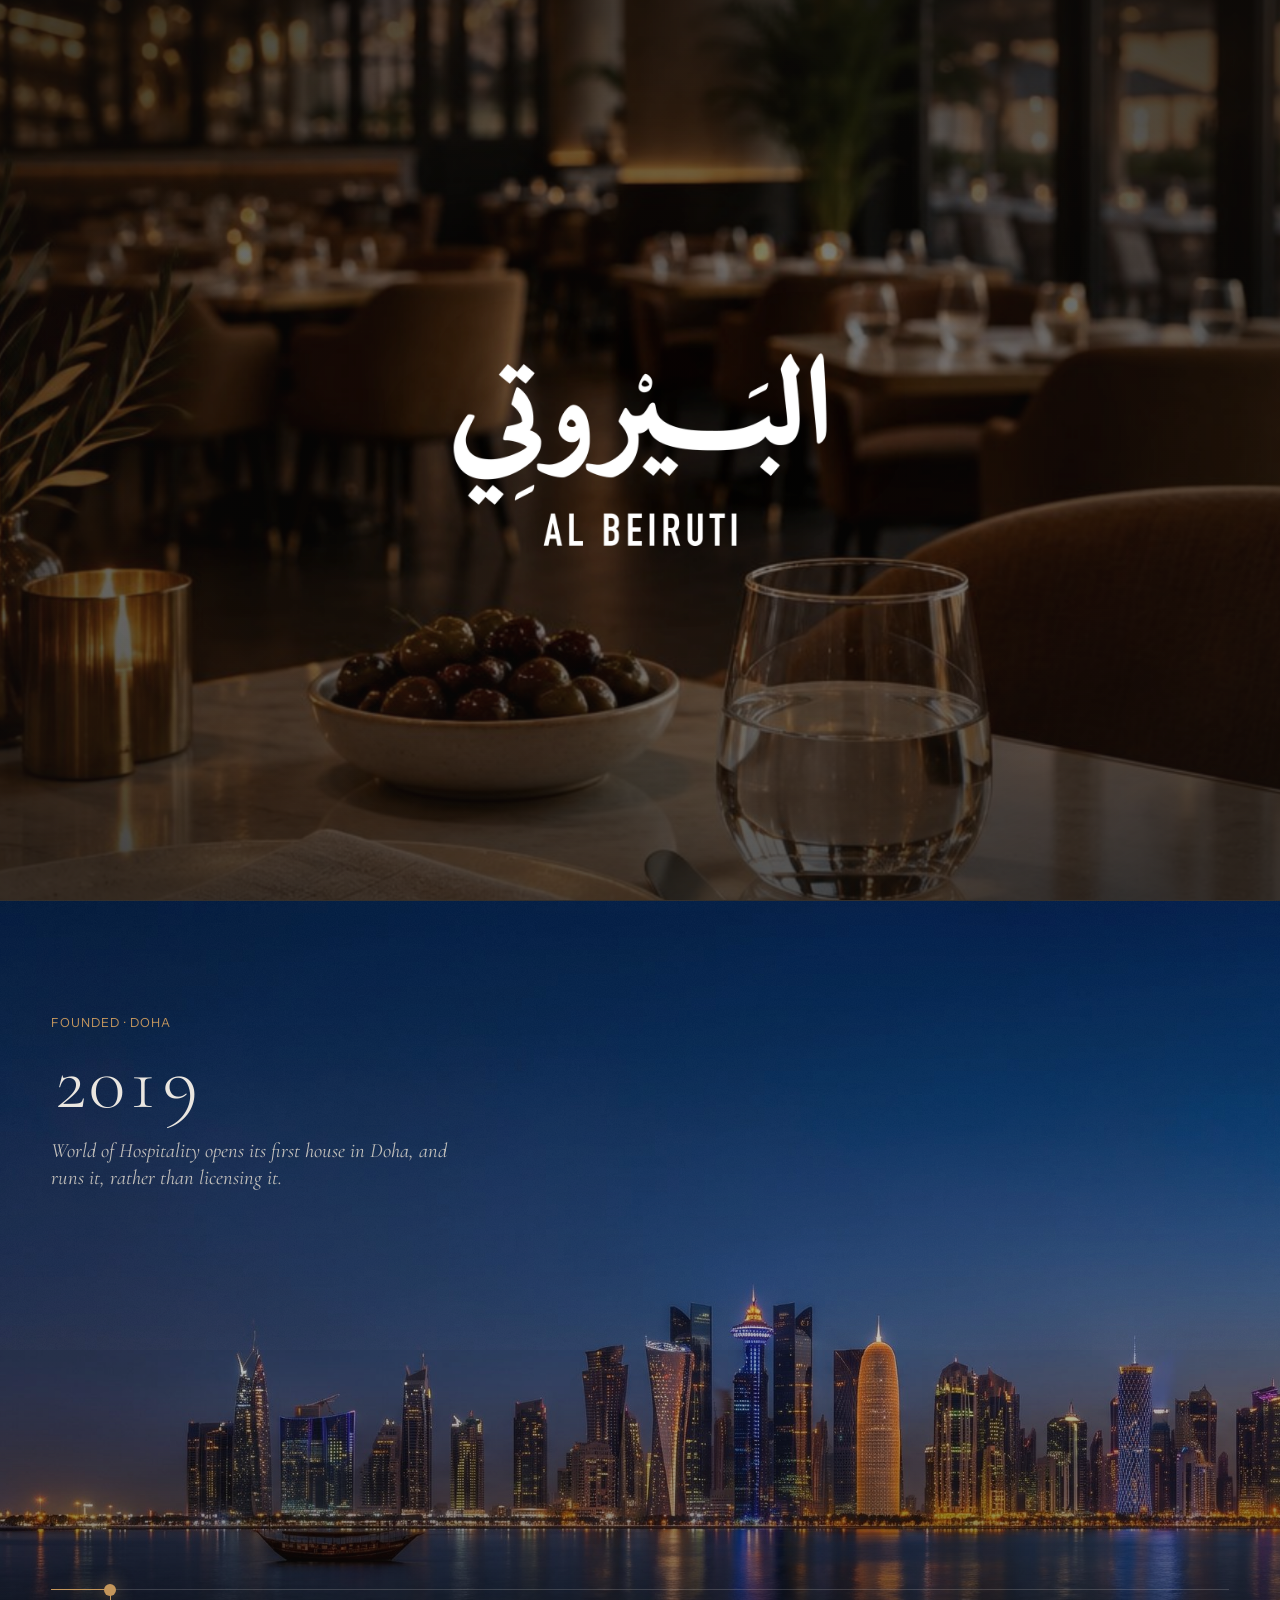
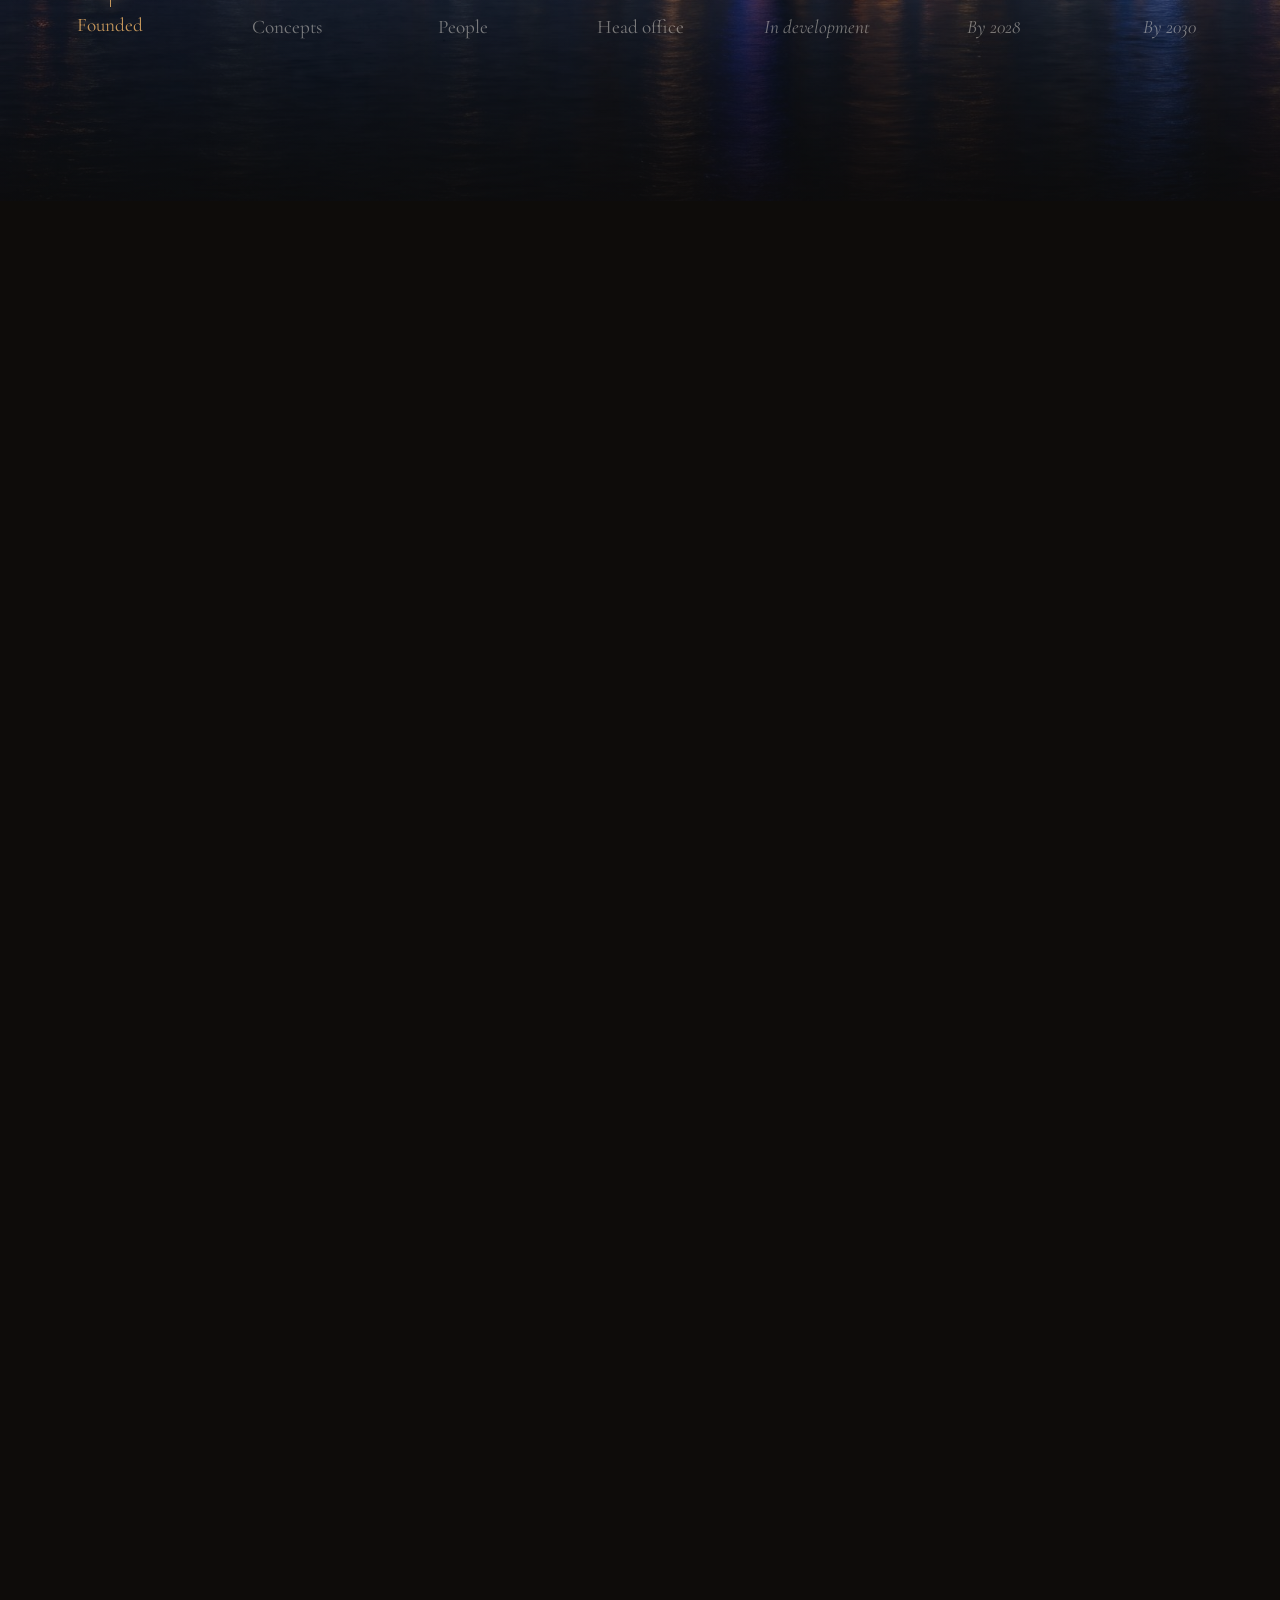
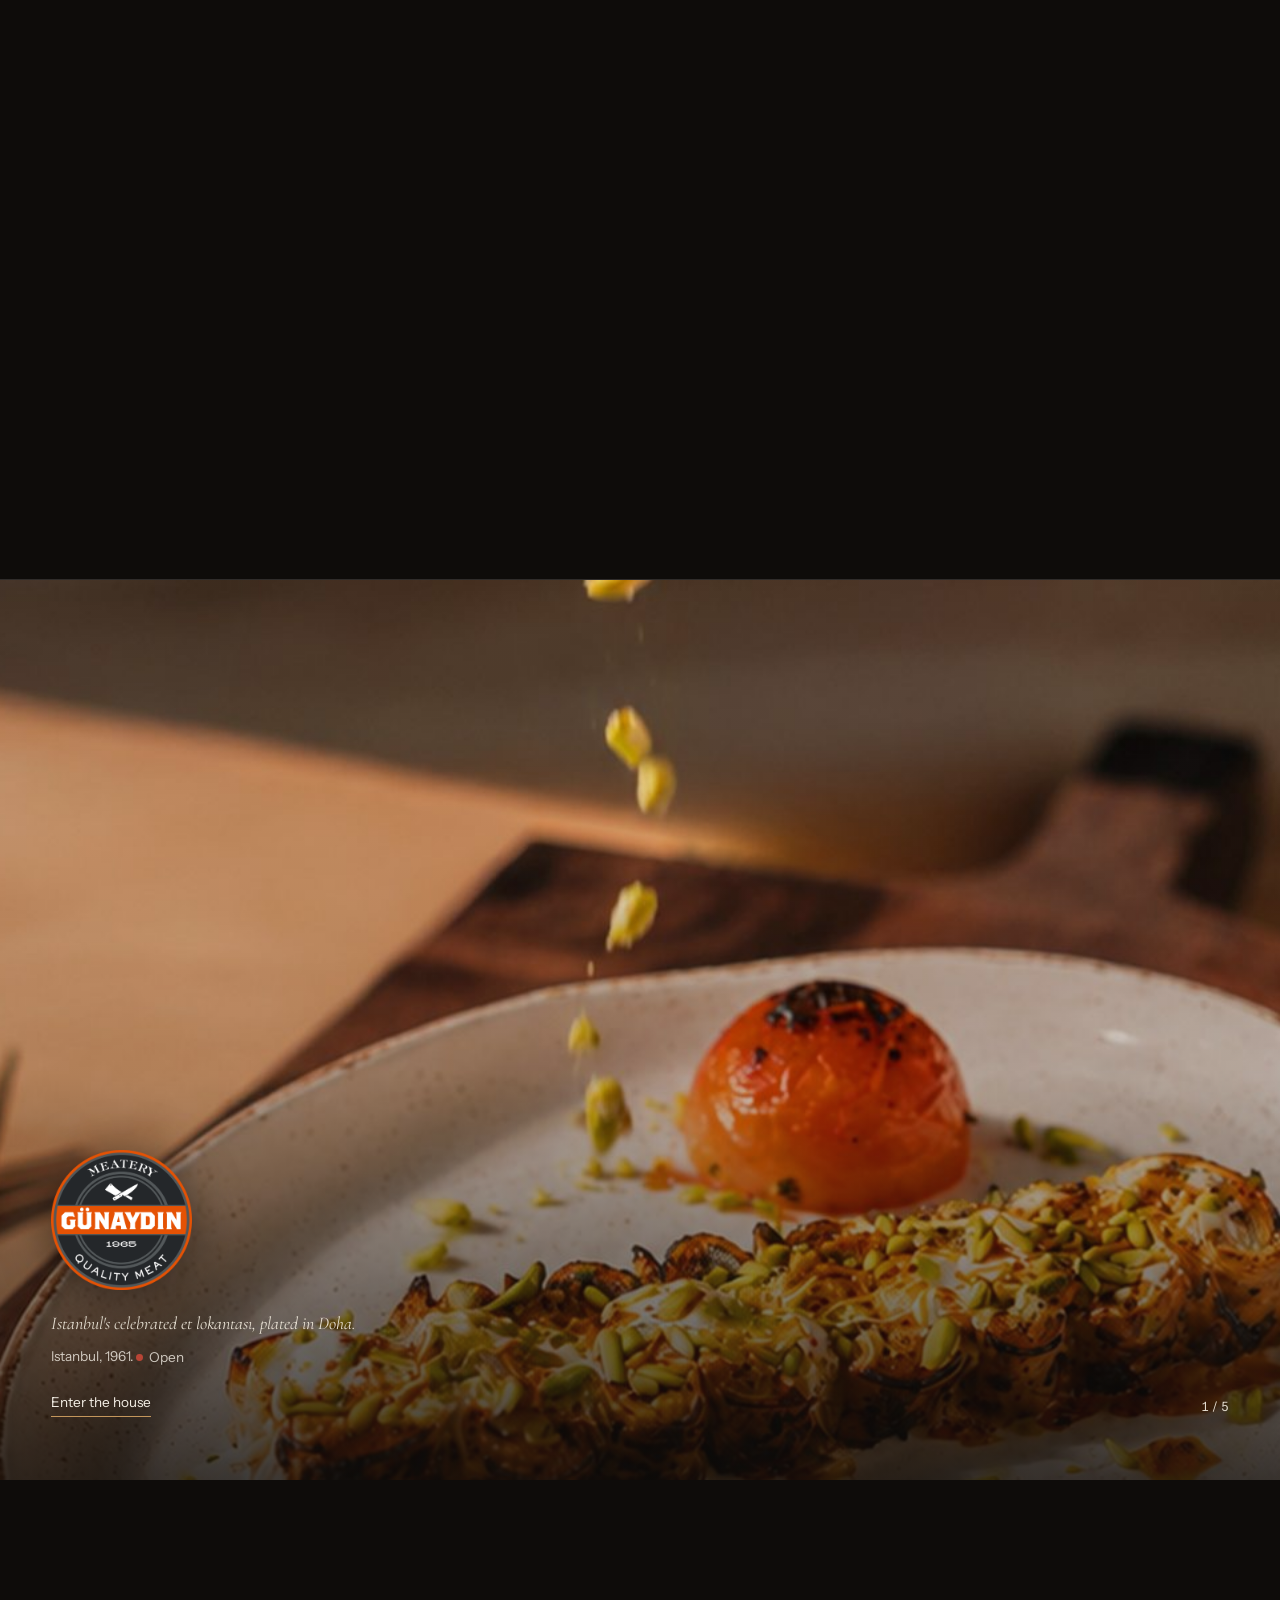
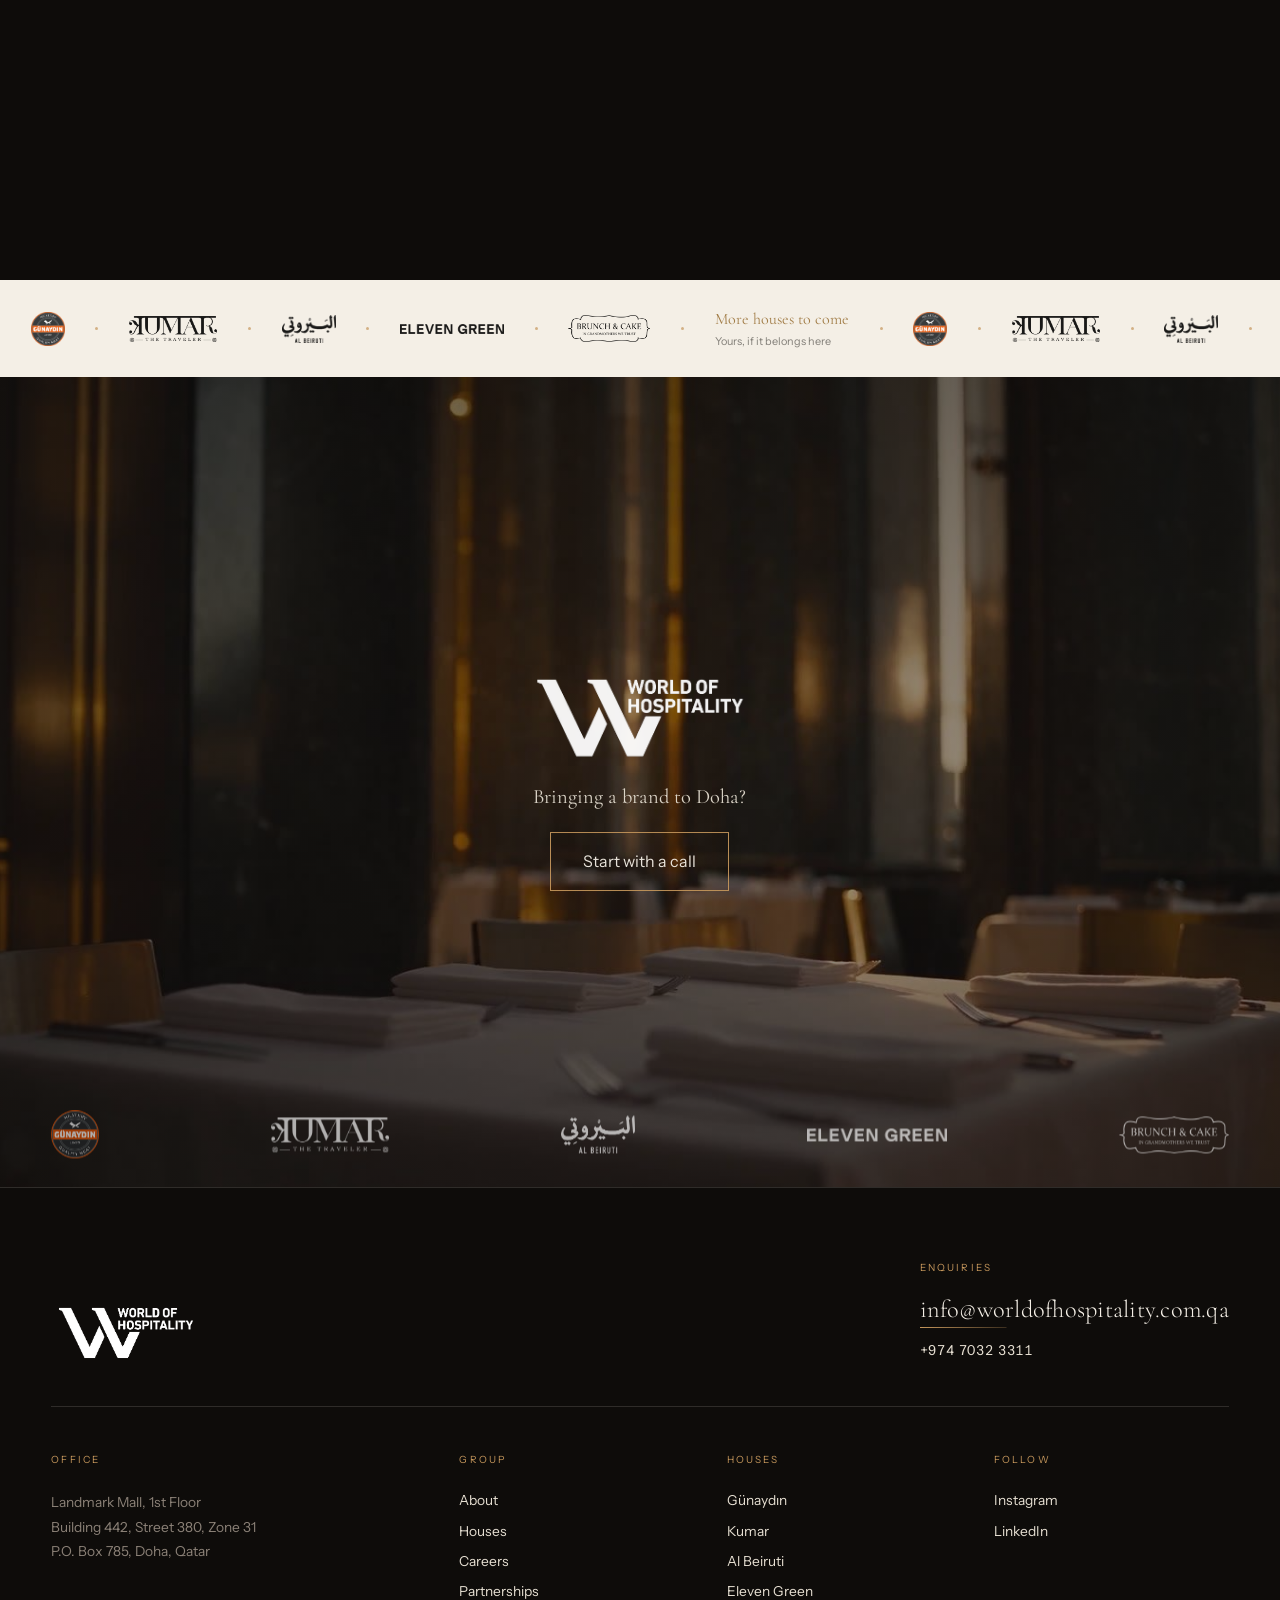
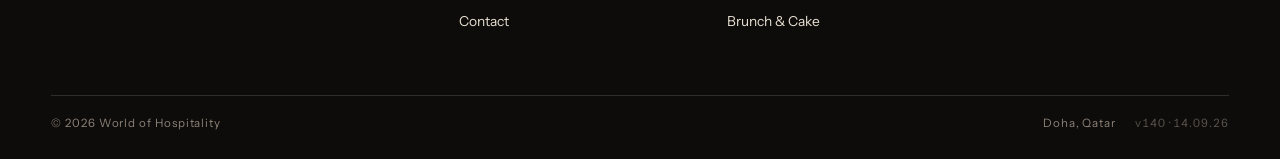
==== commit dd9cfaed: "About page: Al Beiruti mezze image updated (v140 · 14.09.26)" ====
--- a/index.html
+++ b/index.html
@@ -8,8 +8,8 @@
 <link rel="preconnect" href="https://fonts.googleapis.com">
 <link rel="preconnect" href="https://fonts.gstatic.com" crossorigin>
 <link rel="stylesheet" href="https://fonts.googleapis.com/css2?family=Cormorant+Garamond:ital,wght@0,300;0,400;0,500;1,300;1,400&family=Instrument+Sans:wght@400;500&display=swap">
-<link rel="stylesheet" href="css/home.css?v=139">
-<link rel="stylesheet" href="css/house.css?v=139">
+<link rel="stylesheet" href="css/home.css?v=140">
+<link rel="stylesheet" href="css/house.css?v=140">
 </head>
 <body class="is-loading">
 
@@ -202,13 +202,13 @@
   </div>
   <div class="foot__bottom">
     <span>© <span data-year>2026</span> World of Hospitality</span>
-    <span class="foot__bottom-right">Doha, Qatar <span class="foot__ver">v139 · 14.09.26</span></span>
+    <span class="foot__bottom-right">Doha, Qatar <span class="foot__ver">v140 · 14.09.26</span></span>
   </div>
 </footer>
 
-<script src="js/vendor/gsap.min.js?v=139"></script>
-<script src="js/vendor/ScrollTrigger.min.js?v=139"></script>
-<script src="js/vendor/lenis.min.js?v=139"></script>
-<script src="js/home.js?v=139"></script>
+<script src="js/vendor/gsap.min.js?v=140"></script>
+<script src="js/vendor/ScrollTrigger.min.js?v=140"></script>
+<script src="js/vendor/lenis.min.js?v=140"></script>
+<script src="js/home.js?v=140"></script>
 </body>
 </html>
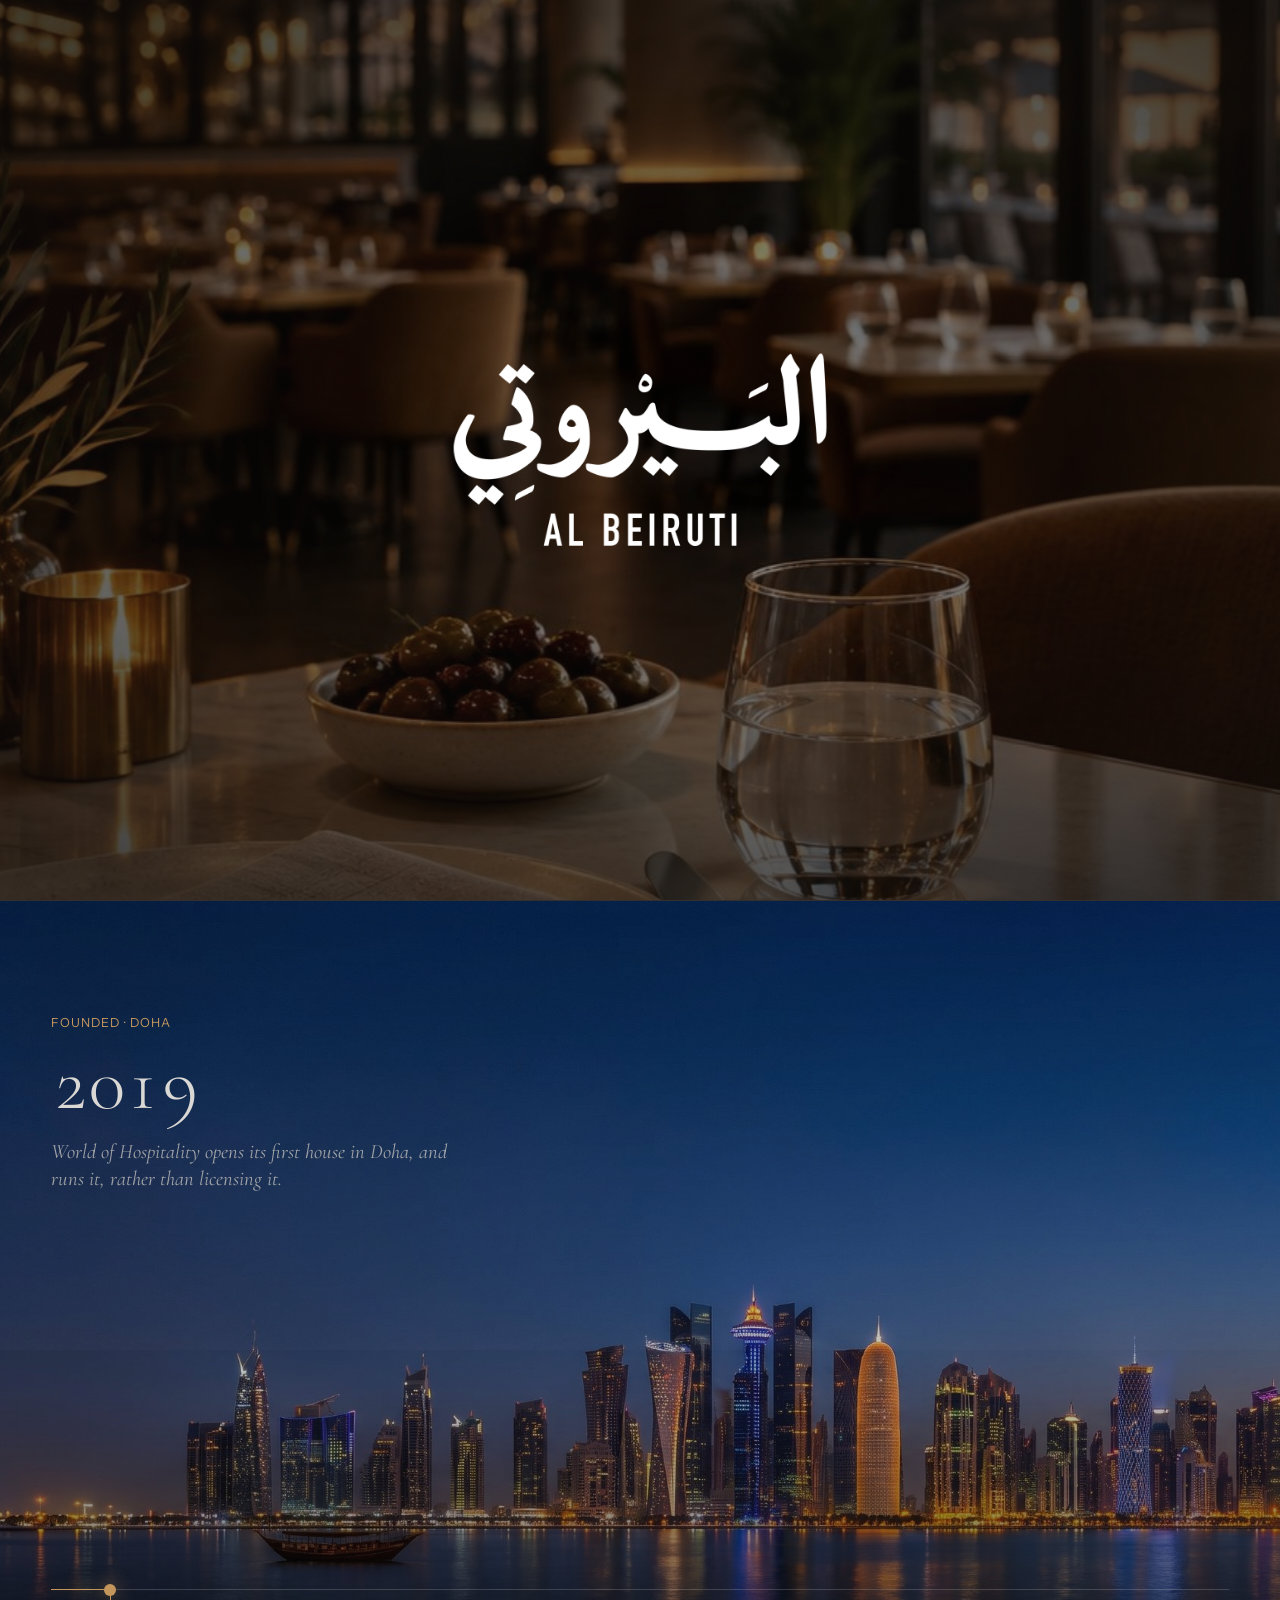
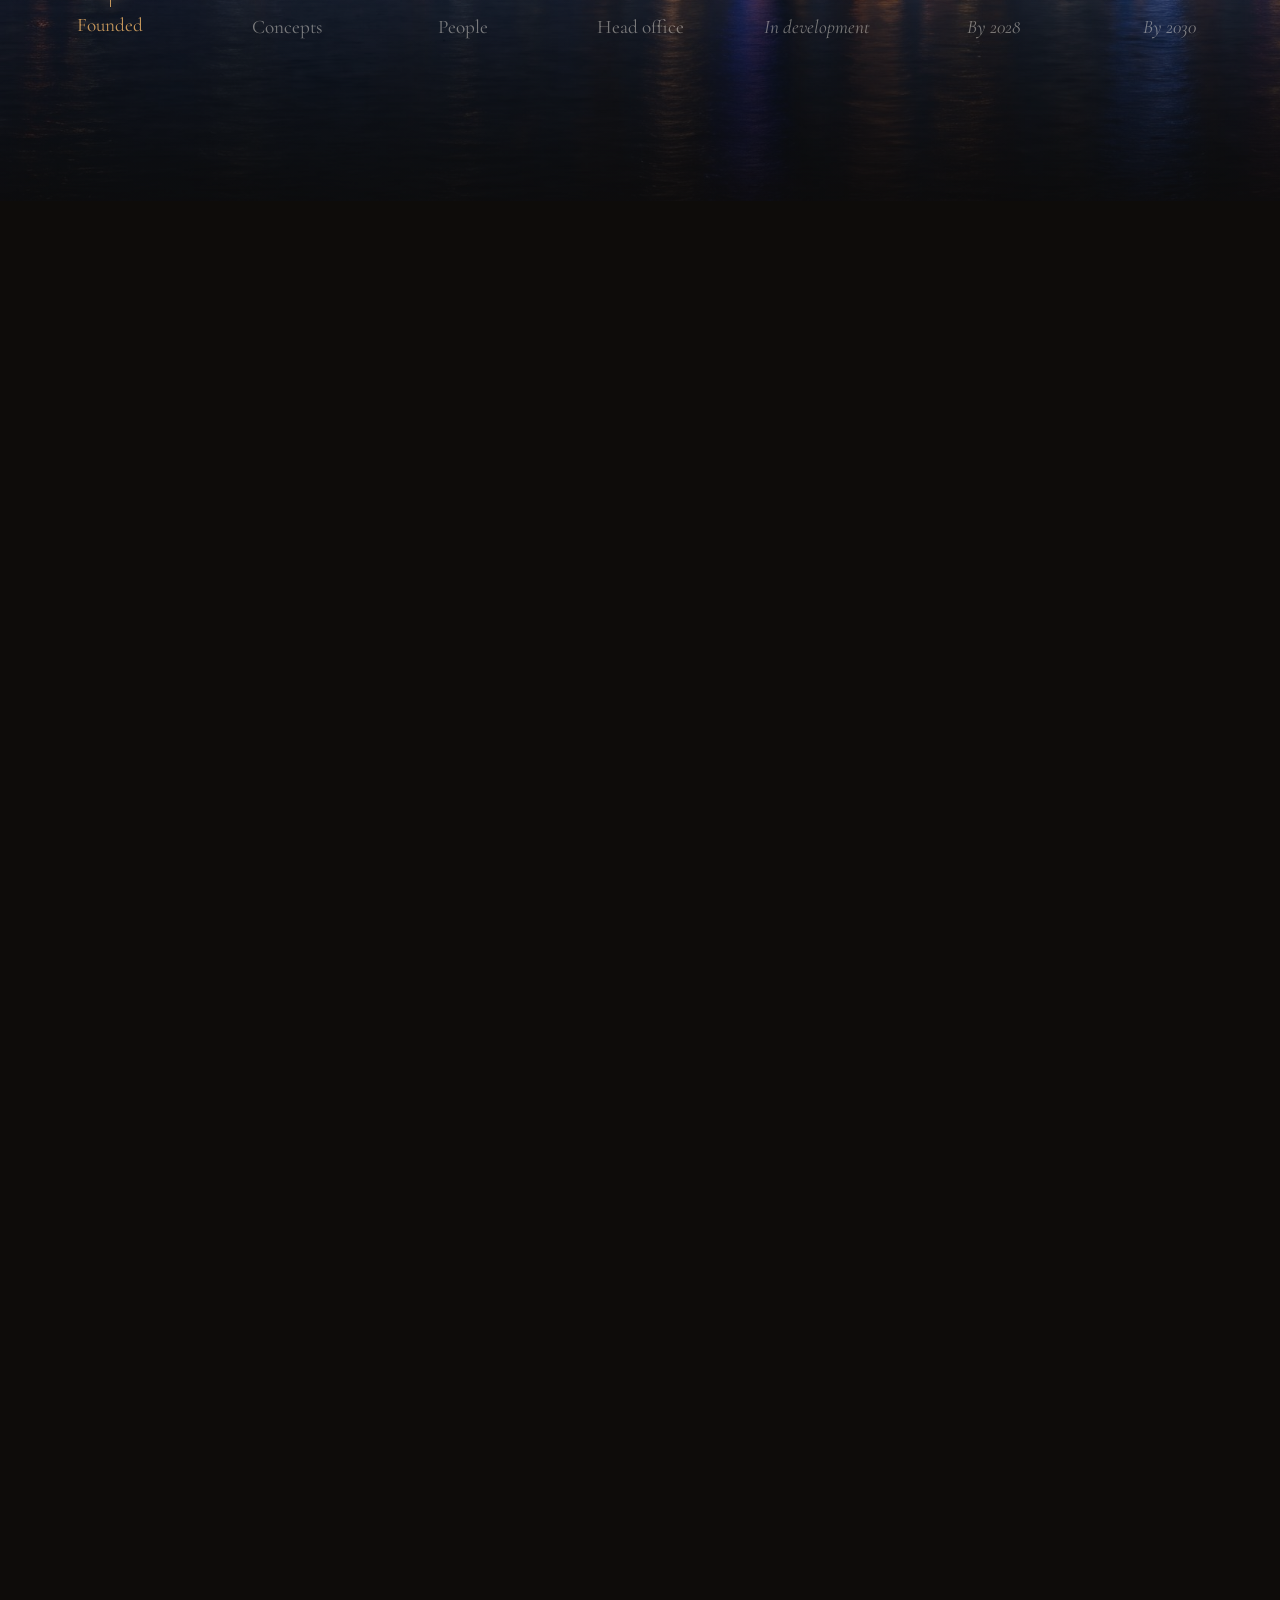
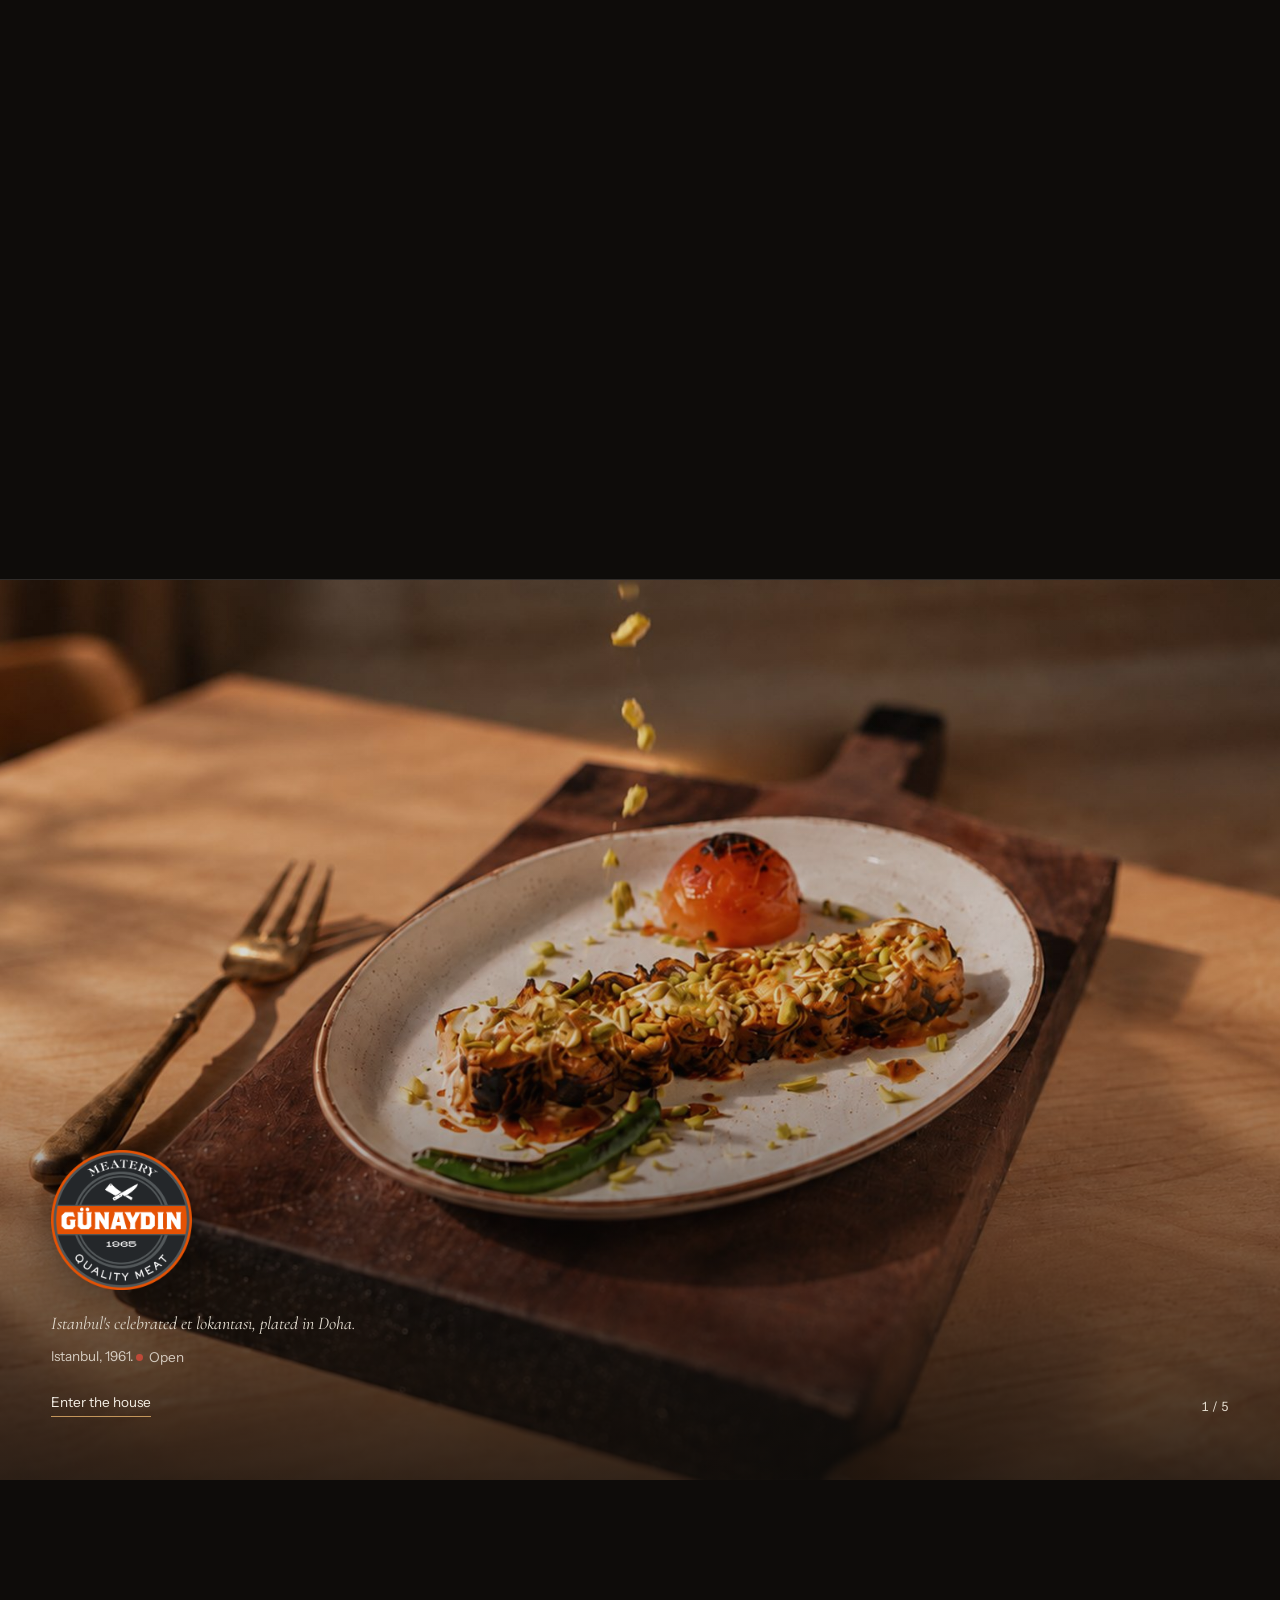
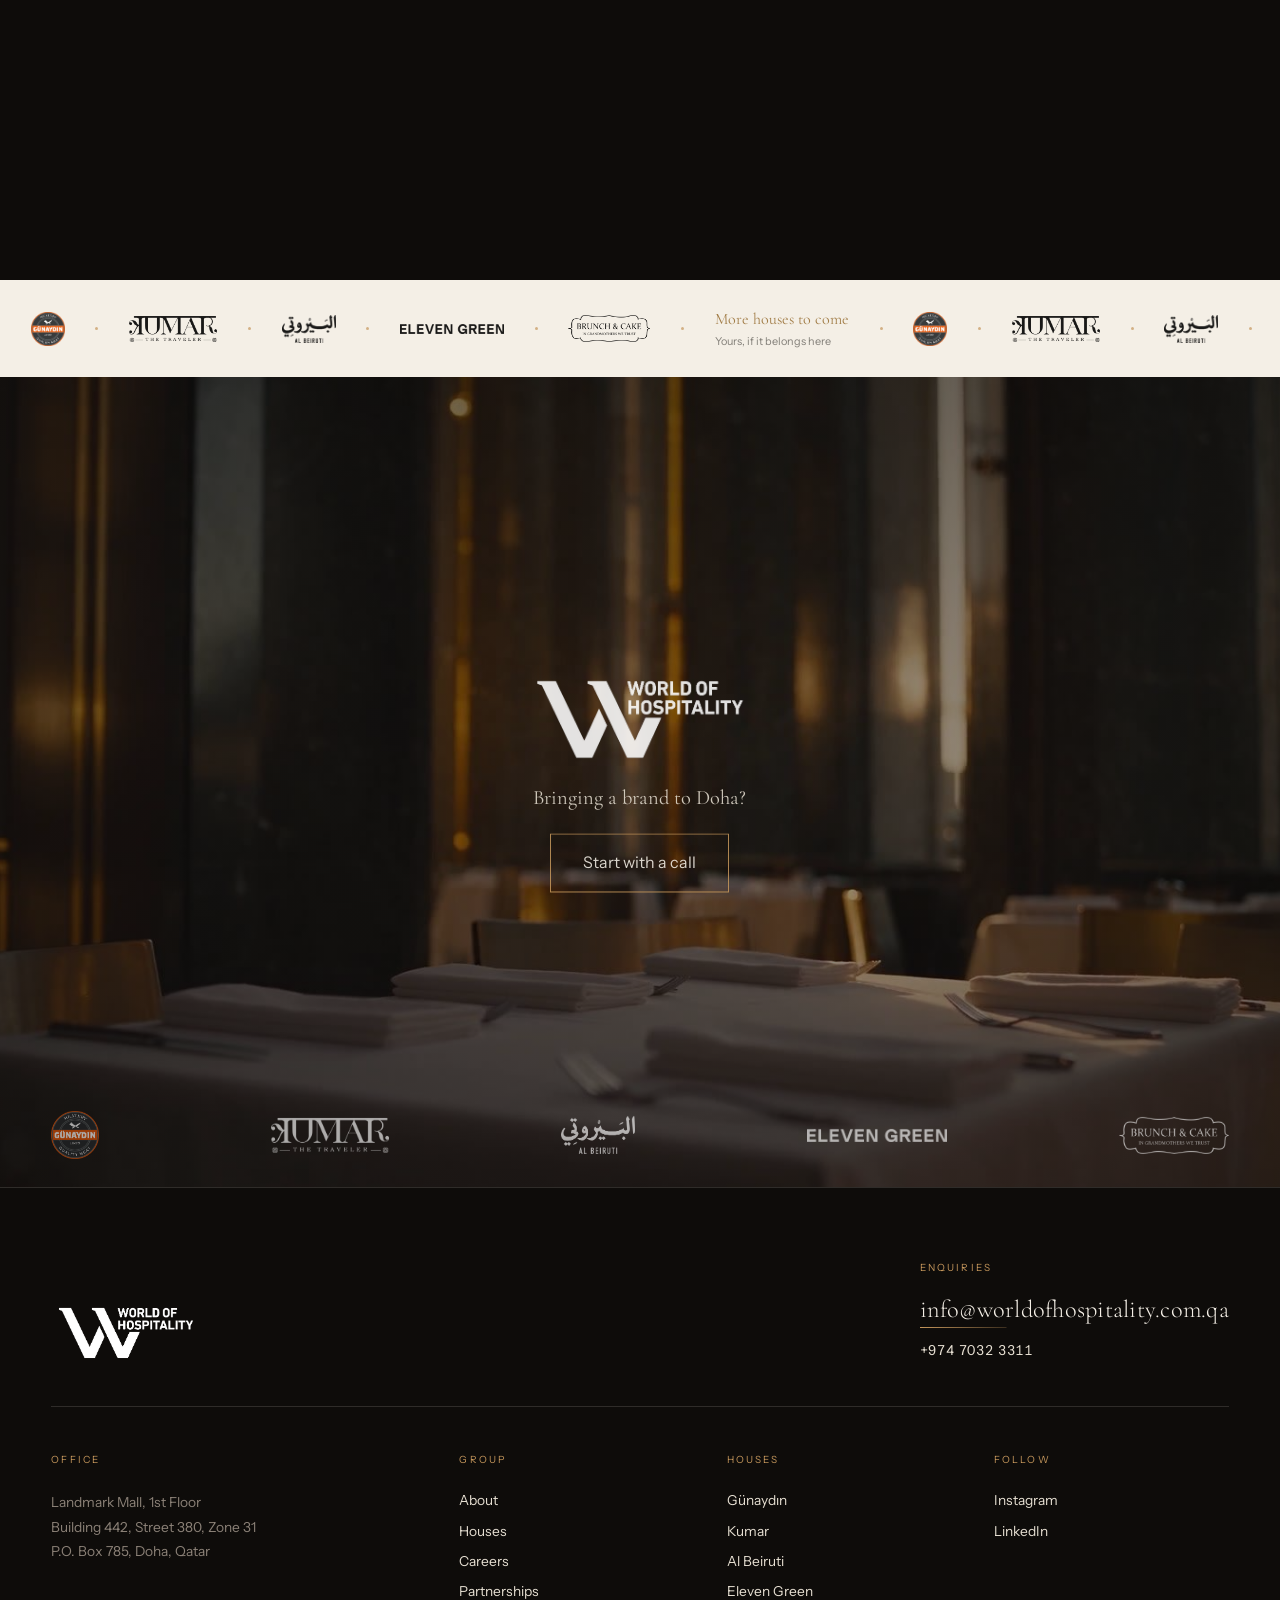
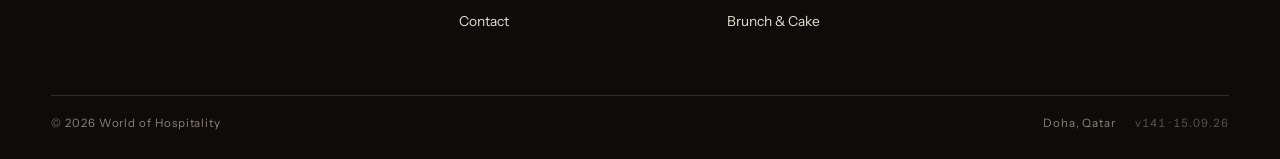
==== commit 9efbdde8: "Wide photography set in: Günaydın, Kumar, Eleven Green reel and galleries at 1920px. Günaydın and Ku" ====
--- a/index.html
+++ b/index.html
@@ -8,8 +8,8 @@
 <link rel="preconnect" href="https://fonts.googleapis.com">
 <link rel="preconnect" href="https://fonts.gstatic.com" crossorigin>
 <link rel="stylesheet" href="https://fonts.googleapis.com/css2?family=Cormorant+Garamond:ital,wght@0,300;0,400;0,500;1,300;1,400&family=Instrument+Sans:wght@400;500&display=swap">
-<link rel="stylesheet" href="css/home.css?v=140">
-<link rel="stylesheet" href="css/house.css?v=140">
+<link rel="stylesheet" href="css/home.css?v=141">
+<link rel="stylesheet" href="css/house.css?v=141">
 </head>
 <body class="is-loading">
 
@@ -50,12 +50,12 @@
 <!-- ============ WALL: the five houses ============ -->
 <section class="wall" id="wall" aria-label="The houses">
   <a class="wall__panel" href="gunaydin.html" data-house="gunaydin">
-    <div class="wall__media"><video muted loop playsinline preload="metadata" poster="images/brands/gunaydin-1.jpg"><source src="https://worldofhospitality.com.qa/wp-content/uploads/2026/03/Gunaydin-Website-Video-1-1.mp4" type="video/mp4"></video></div>
+    <div class="wall__media"><video muted loop playsinline preload="metadata" poster="images/brands/gunaydin-1.jpg"><source src="videos/gunaydin.mp4" type="video/mp4"></video></div>
     <div class="wall__logo "><img class="logo logo--gunaydin" src="images/brands/gunaydin.png" alt="Günaydın" width="700" height="699"></div>
     <div class="wall__foot"><span class="wall__meta">Istanbul, 1961. <span class="live"><i></i>Open</span></span></div>
   </a>
   <a class="wall__panel" href="kumar.html" data-house="kumar">
-    <div class="wall__media"><video muted loop playsinline preload="metadata" poster="images/brands/kumar-1.jpg"><source src="https://worldofhospitality.com.qa/wp-content/uploads/2026/03/Kumar-Website-Video-1-1.mp4" type="video/mp4"></video></div>
+    <div class="wall__media"><video muted loop playsinline preload="metadata" poster="images/brands/kumar-1.jpg"><source src="videos/kumar.mp4" type="video/mp4"></video></div>
     <div class="wall__logo "><img class="logo logo--kumar" src="images/brands/kumar.png" alt="Kumar" width="1200" height="356"></div>
     <div class="wall__foot"><span class="wall__meta">Kuwait, with MK Group. <span class="live"><i></i>Open</span></span></div>
   </a>
@@ -202,13 +202,13 @@
   </div>
   <div class="foot__bottom">
     <span>© <span data-year>2026</span> World of Hospitality</span>
-    <span class="foot__bottom-right">Doha, Qatar <span class="foot__ver">v140 · 14.09.26</span></span>
+    <span class="foot__bottom-right">Doha, Qatar <span class="foot__ver">v141 · 15.09.26</span></span>
   </div>
 </footer>
 
-<script src="js/vendor/gsap.min.js?v=140"></script>
-<script src="js/vendor/ScrollTrigger.min.js?v=140"></script>
-<script src="js/vendor/lenis.min.js?v=140"></script>
-<script src="js/home.js?v=140"></script>
+<script src="js/vendor/gsap.min.js?v=141"></script>
+<script src="js/vendor/ScrollTrigger.min.js?v=141"></script>
+<script src="js/vendor/lenis.min.js?v=141"></script>
+<script src="js/home.js?v=141"></script>
 </body>
 </html>
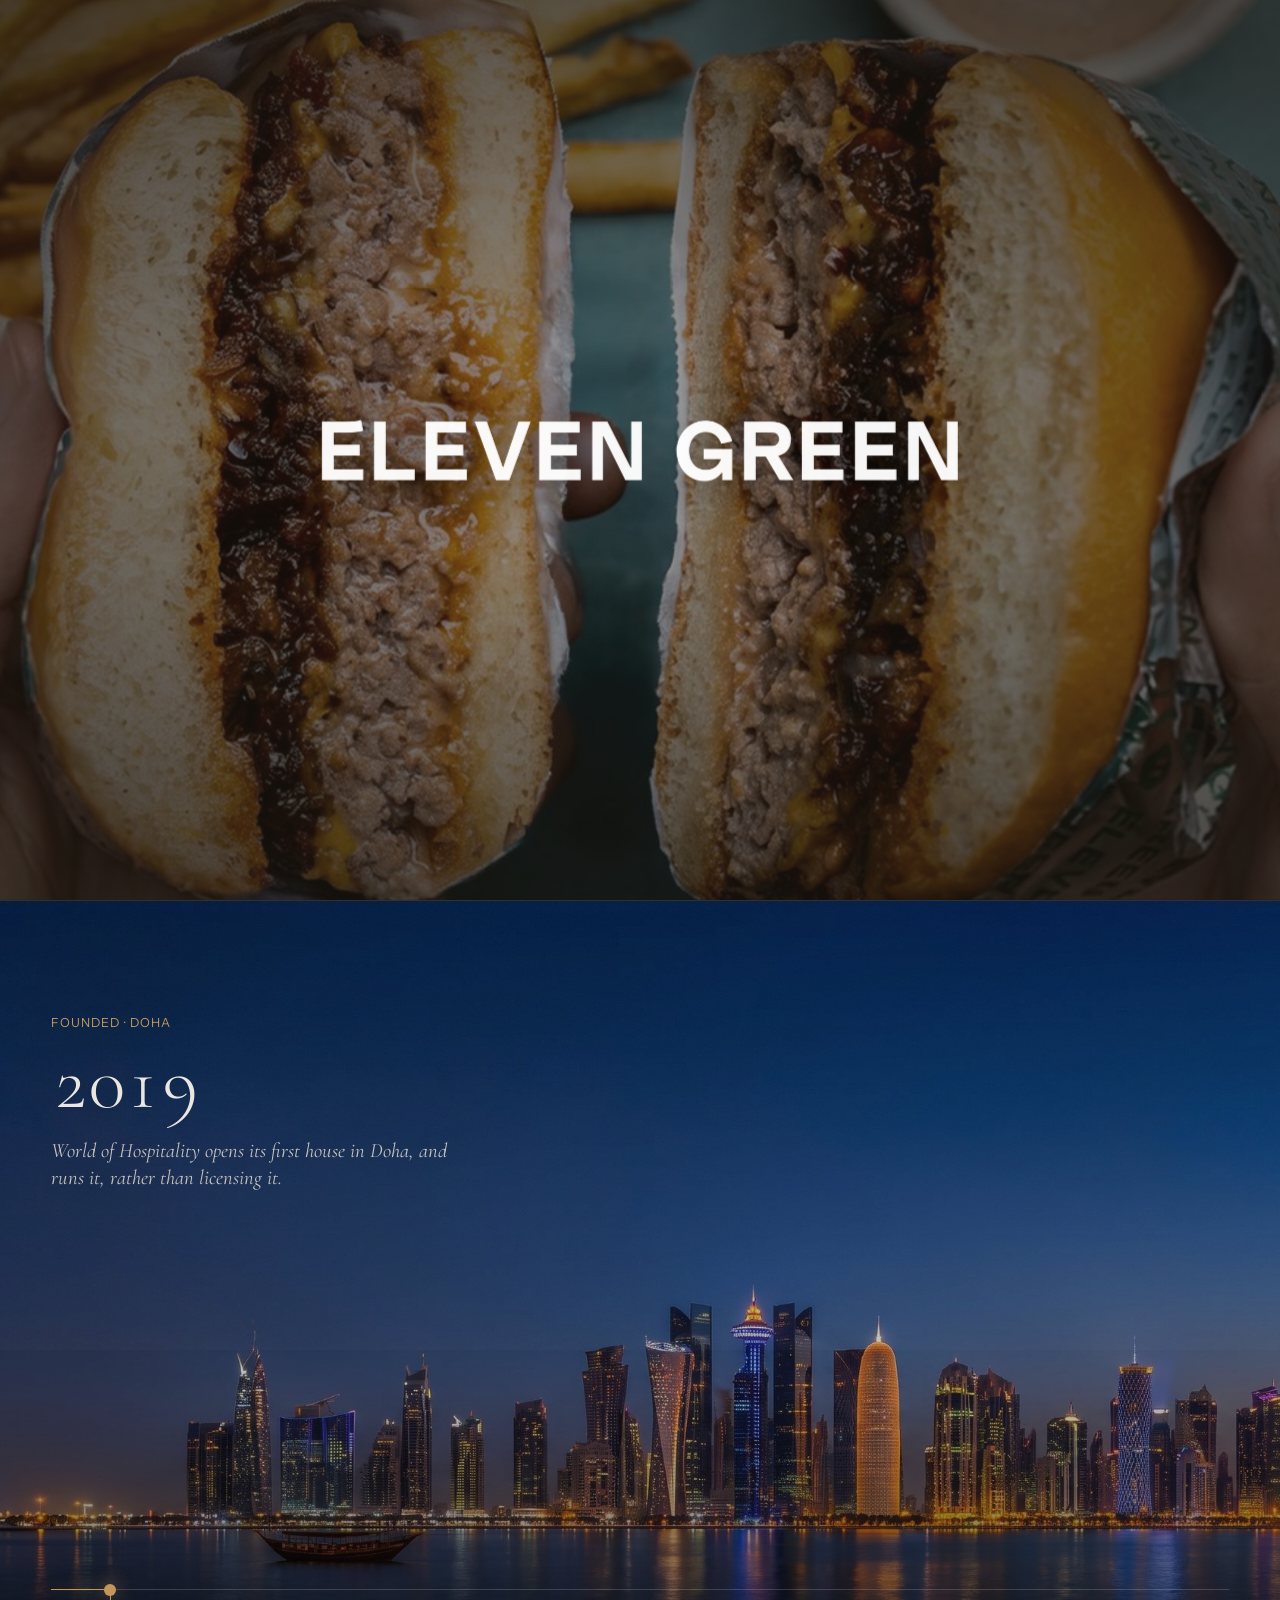
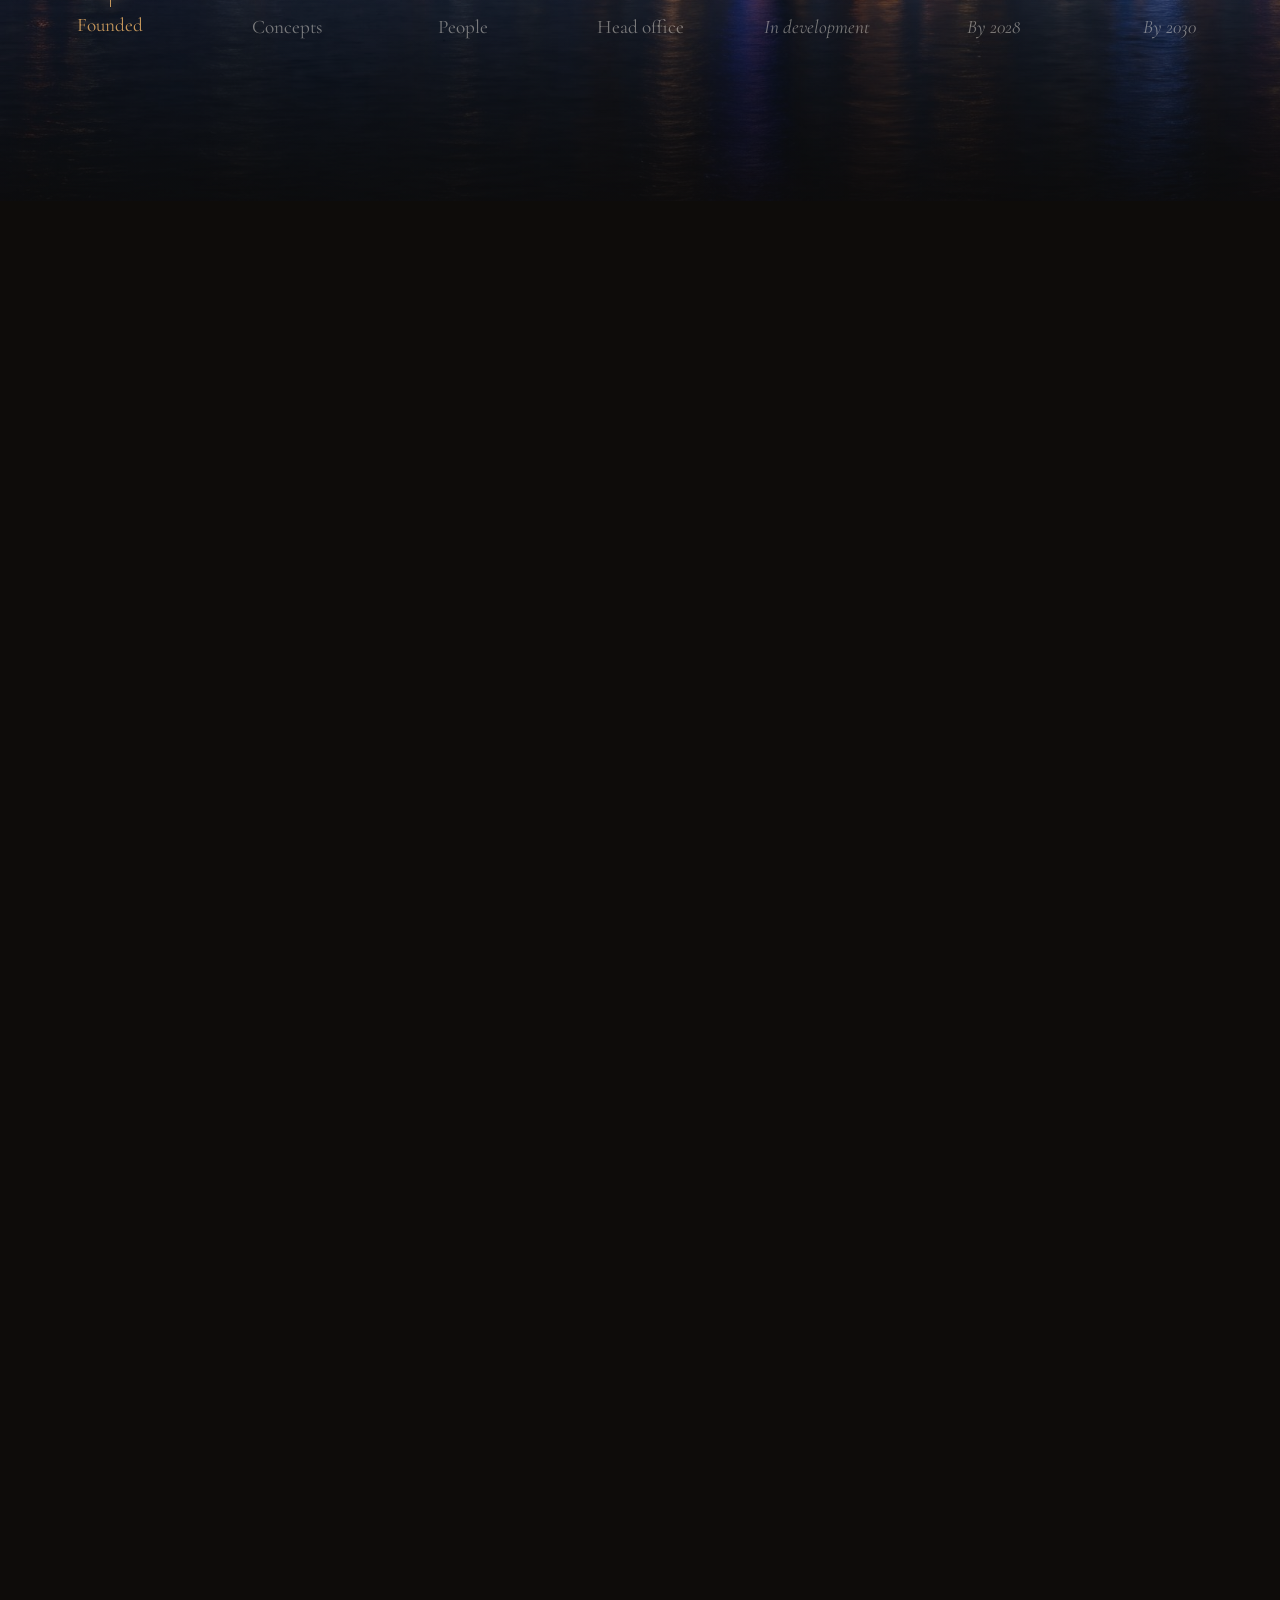
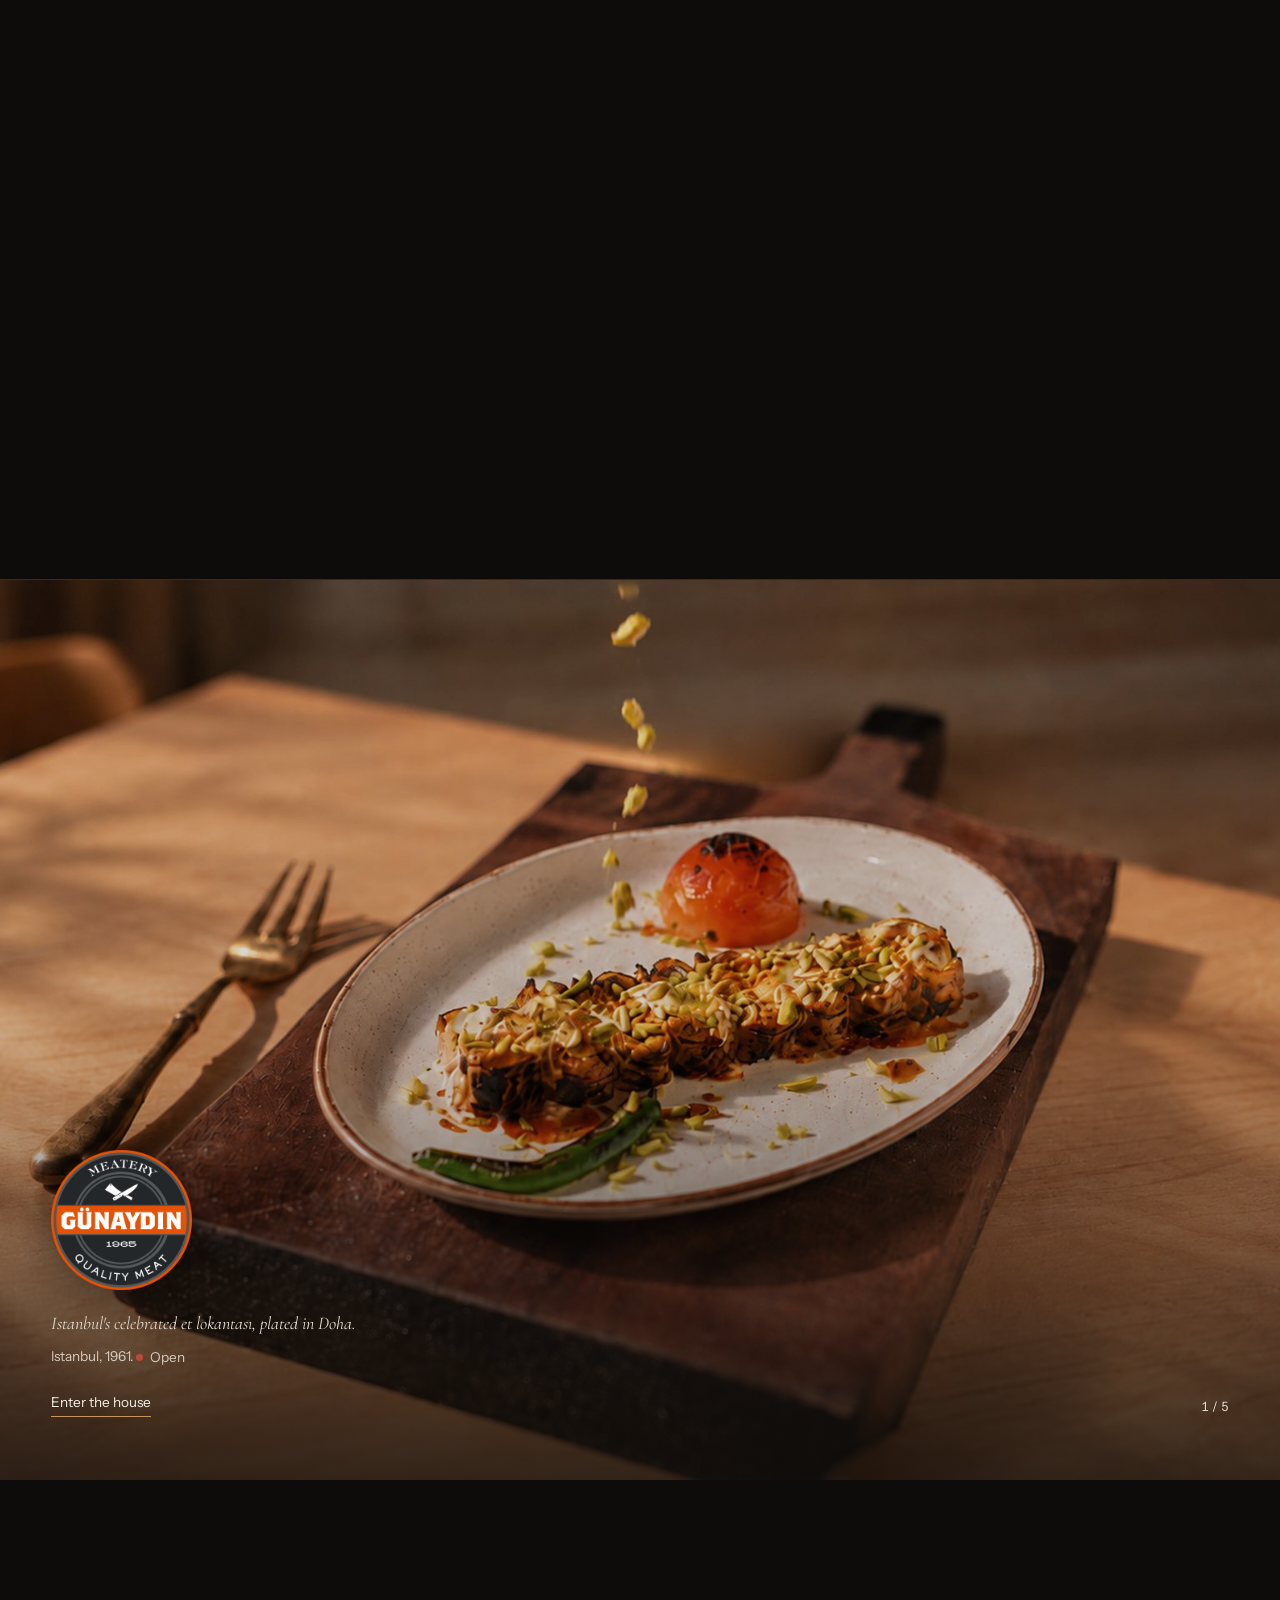
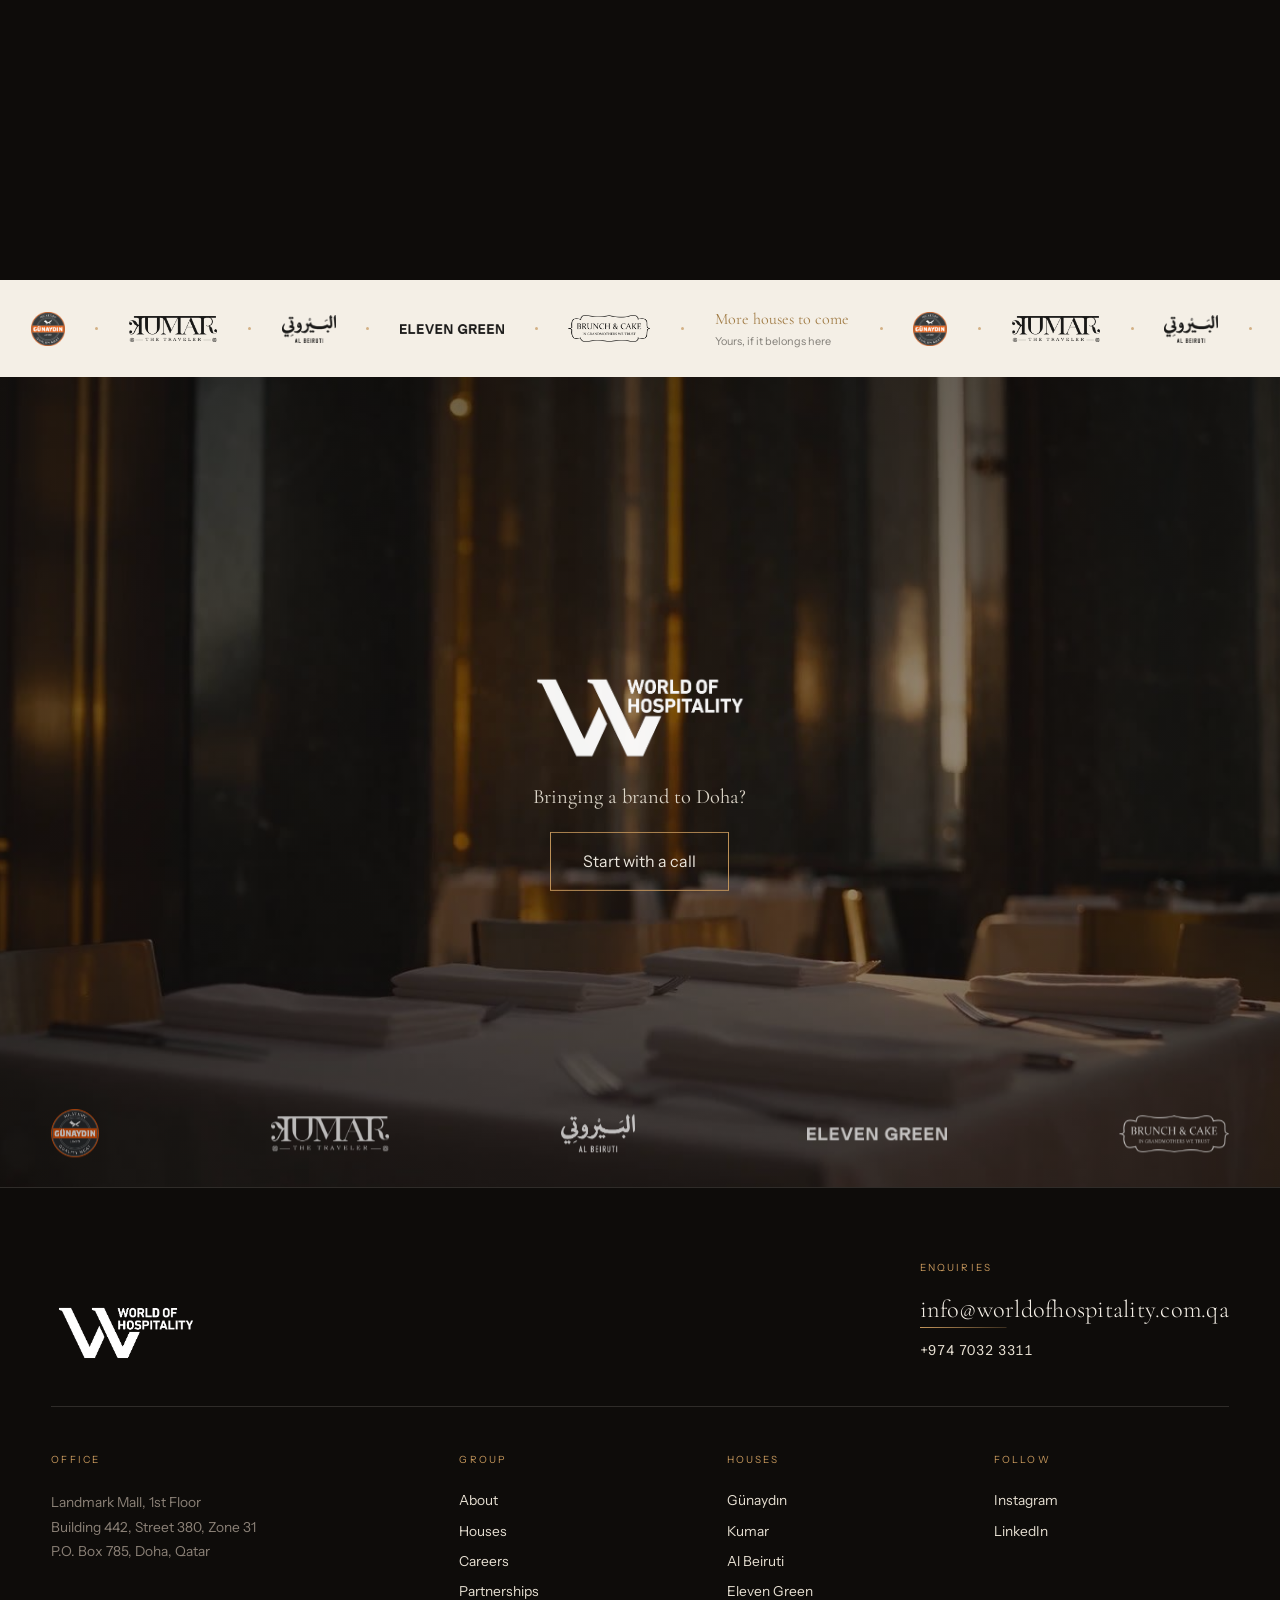
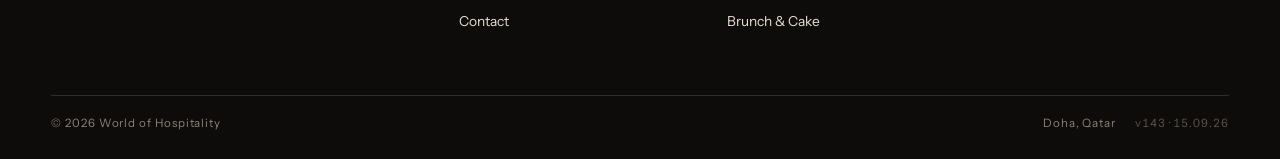
==== commit ff4c3641: "Wall panels: cuisine and short status only, live dot as separator (v143 · 15.09.26)" ====
--- a/index.html
+++ b/index.html
@@ -8,8 +8,8 @@
 <link rel="preconnect" href="https://fonts.googleapis.com">
 <link rel="preconnect" href="https://fonts.gstatic.com" crossorigin>
 <link rel="stylesheet" href="https://fonts.googleapis.com/css2?family=Cormorant+Garamond:ital,wght@0,300;0,400;0,500;1,300;1,400&family=Instrument+Sans:wght@400;500&display=swap">
-<link rel="stylesheet" href="css/home.css?v=141">
-<link rel="stylesheet" href="css/house.css?v=141">
+<link rel="stylesheet" href="css/home.css?v=143">
+<link rel="stylesheet" href="css/house.css?v=143">
 </head>
 <body class="is-loading">
 
@@ -52,27 +52,27 @@
   <a class="wall__panel" href="gunaydin.html" data-house="gunaydin">
     <div class="wall__media"><video muted loop playsinline preload="metadata" poster="images/brands/gunaydin-1.jpg"><source src="videos/gunaydin.mp4" type="video/mp4"></video></div>
     <div class="wall__logo "><img class="logo logo--gunaydin" src="images/brands/gunaydin.png" alt="Günaydın" width="700" height="699"></div>
-    <div class="wall__foot"><span class="wall__meta">Istanbul, 1961. <span class="live"><i></i>Open</span></span></div>
+    <div class="wall__foot"><span class="wall__meta"><span class="live">Turkish grill<i></i>Open</span></span></div>
   </a>
   <a class="wall__panel" href="kumar.html" data-house="kumar">
     <div class="wall__media"><video muted loop playsinline preload="metadata" poster="images/brands/kumar-1.jpg"><source src="videos/kumar.mp4" type="video/mp4"></video></div>
     <div class="wall__logo "><img class="logo logo--kumar" src="images/brands/kumar.png" alt="Kumar" width="1200" height="356"></div>
-    <div class="wall__foot"><span class="wall__meta">Kuwait, with MK Group. <span class="live"><i></i>Open</span></span></div>
+    <div class="wall__foot"><span class="wall__meta"><span class="live">Indian<i></i>Open</span></span></div>
   </a>
   <a class="wall__panel" href="al-beiruti.html" data-house="al-beiruti">
     <div class="wall__media"><video muted loop playsinline preload="metadata" poster="images/brands/al-beiruti-table.jpg"><source src="videos/al-beiruti.mp4" type="video/mp4"></video></div>
     <div class="wall__logo "><img class="logo logo--al-beiruti" src="images/brands/al-beiruti.png" alt="Al Beiruti" width="900" height="466"></div>
-    <div class="wall__foot"><span class="wall__meta">Beirut. <span class="live"><i></i>Just opened</span></span></div>
+    <div class="wall__foot"><span class="wall__meta"><span class="live">Lebanese<i></i>Just opened</span></span></div>
   </a>
   <a class="wall__panel" href="eleven-green.html" data-house="eleven-green">
     <div class="wall__media"><video muted loop playsinline preload="metadata" poster="images/brands/eleven-green-1.jpg"><source src="videos/eleven-green.mp4" type="video/mp4"></video></div>
     <div class="wall__logo "><img class="logo logo--eleven-green" src="images/brands/eleven-green.png" alt="Eleven Green" width="1200" height="114"></div>
-    <div class="wall__foot"><span class="wall__meta">Dubai, 2023. <span class="live live--soon"><i></i>Opening soon</span></span></div>
+    <div class="wall__foot"><span class="wall__meta"><span class="live live--soon">Burgers<i></i>Soon</span></span></div>
   </a>
   <a class="wall__panel" href="brunch-cake.html" data-house="brunch-cake">
     <div class="wall__media"><img src="images/brands/brunch-cake-1.jpg" alt=""></div>
     <div class="wall__logo "><img class="logo logo--brunch-cake" src="images/brands/brunch-cake.png" alt="Brunch &amp; Cake" width="1200" height="404"></div>
-    <div class="wall__foot"><span class="wall__meta">Barcelona, 2010. <span class="live live--soon"><i></i>Late 2026</span></span></div>
+    <div class="wall__foot"><span class="wall__meta"><span class="live live--soon">All-day brunch<i></i>Late 2026</span></span></div>
   </a>
 </section>
 
@@ -202,13 +202,13 @@
   </div>
   <div class="foot__bottom">
     <span>© <span data-year>2026</span> World of Hospitality</span>
-    <span class="foot__bottom-right">Doha, Qatar <span class="foot__ver">v141 · 15.09.26</span></span>
+    <span class="foot__bottom-right">Doha, Qatar <span class="foot__ver">v143 · 15.09.26</span></span>
   </div>
 </footer>
 
-<script src="js/vendor/gsap.min.js?v=141"></script>
-<script src="js/vendor/ScrollTrigger.min.js?v=141"></script>
-<script src="js/vendor/lenis.min.js?v=141"></script>
-<script src="js/home.js?v=141"></script>
+<script src="js/vendor/gsap.min.js?v=143"></script>
+<script src="js/vendor/ScrollTrigger.min.js?v=143"></script>
+<script src="js/vendor/lenis.min.js?v=143"></script>
+<script src="js/home.js?v=143"></script>
 </body>
 </html>
--- a/css/home.css
+++ b/css/home.css
@@ -355,7 +355,9 @@
 .foot__ver { margin-left: 1rem; color: var(--ash); opacity: 0.6; font-variant-numeric: tabular-nums; }
 
 /* ---------- Live dot (recording indicator) ---------- */
-.live { display: inline-flex; align-items: center; gap: 0.45em; white-space: nowrap; }
+.live { display: inline-flex; align-items: center; gap: 0.55em; white-space: nowrap; }
+.wall__meta .live { font-size: 0.72rem; letter-spacing: 0.16em; text-transform: uppercase; }
+.wall__meta .live i { margin: 0 0.15em; }
 .live i { position: relative; display: inline-block; width: 0.5em; height: 0.5em; border-radius: 50%; background: #d84a3a; box-shadow: 0 0 0 0 rgba(216,74,58,0.55); animation: liveDot 2.2s ease-out infinite; }
 .live i::after { content: ""; position: absolute; inset: -0.35em; border-radius: 50%; border: 1px solid rgba(216,74,58,0.5); opacity: 0; animation: liveRing 2.2s ease-out infinite; }
 .live--soon i { background: transparent; border: 1px solid rgba(244,239,230,0.7); box-shadow: none; animation: none; }
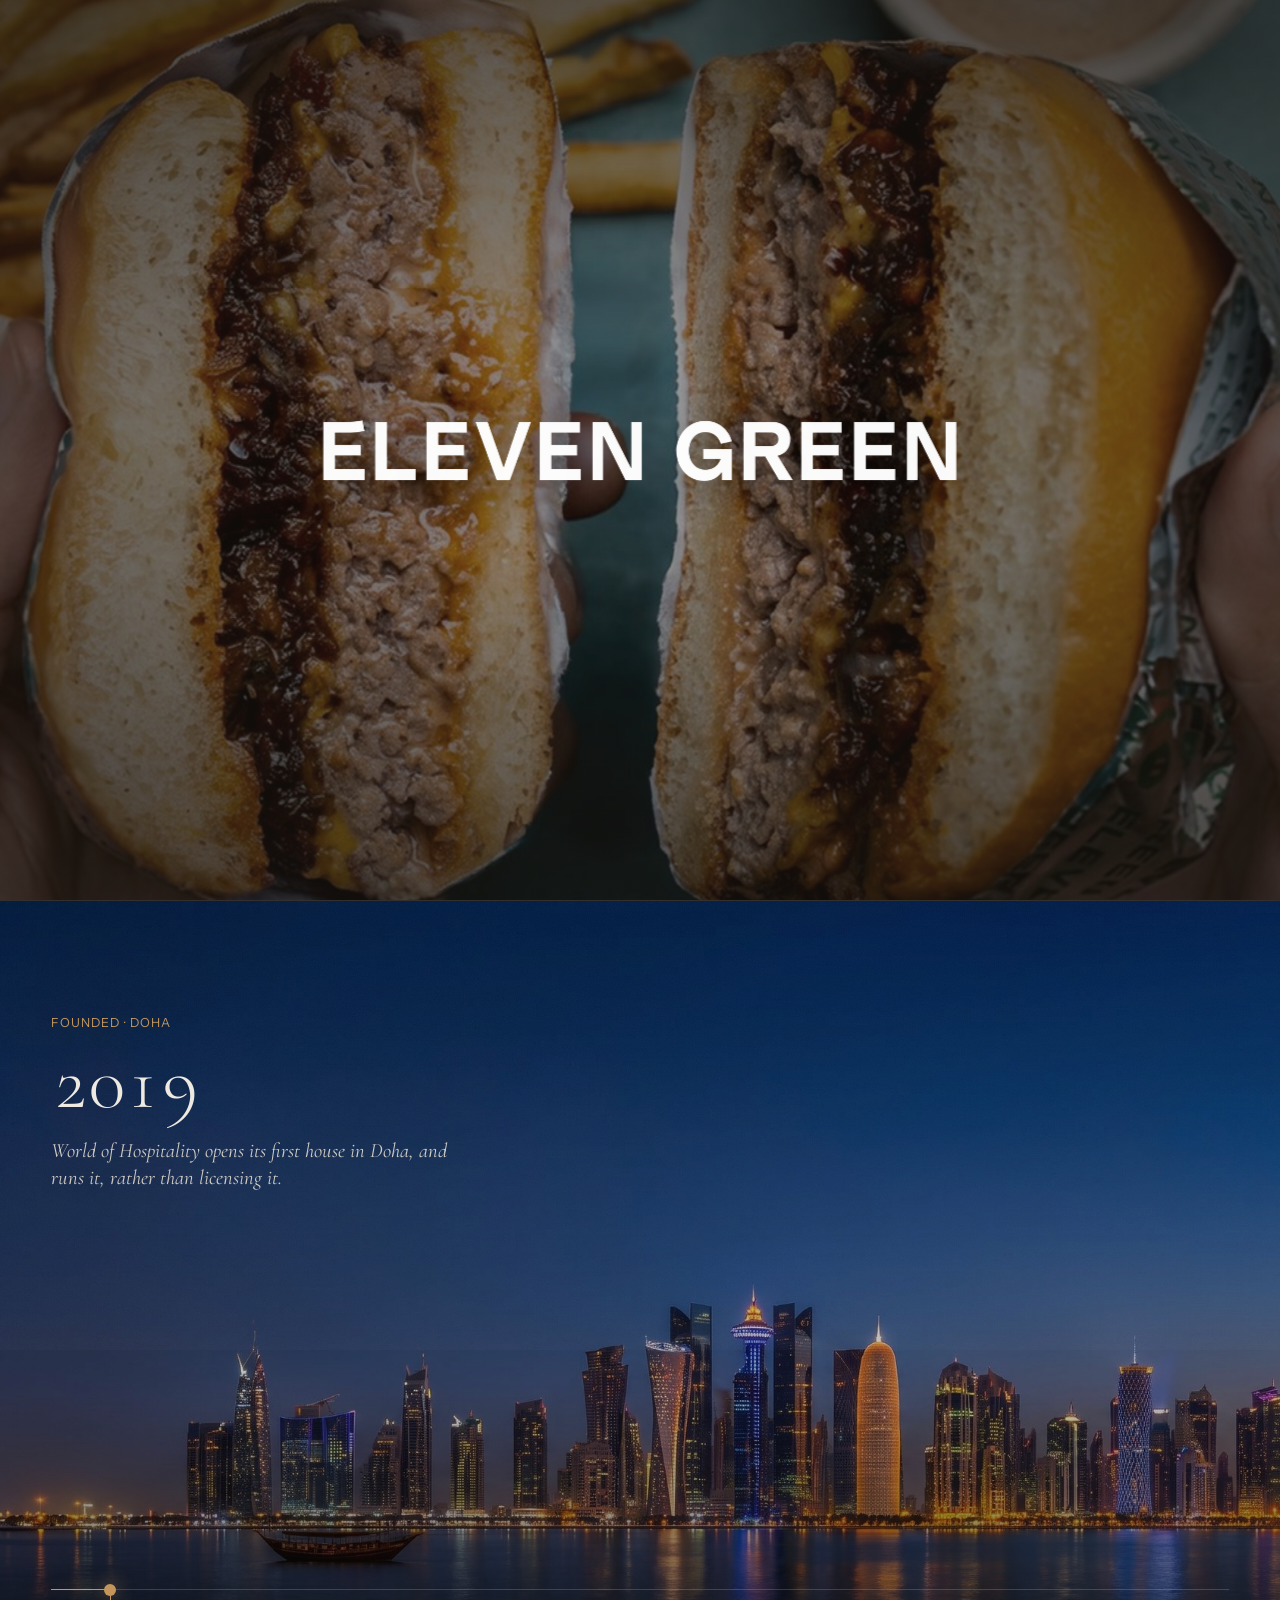
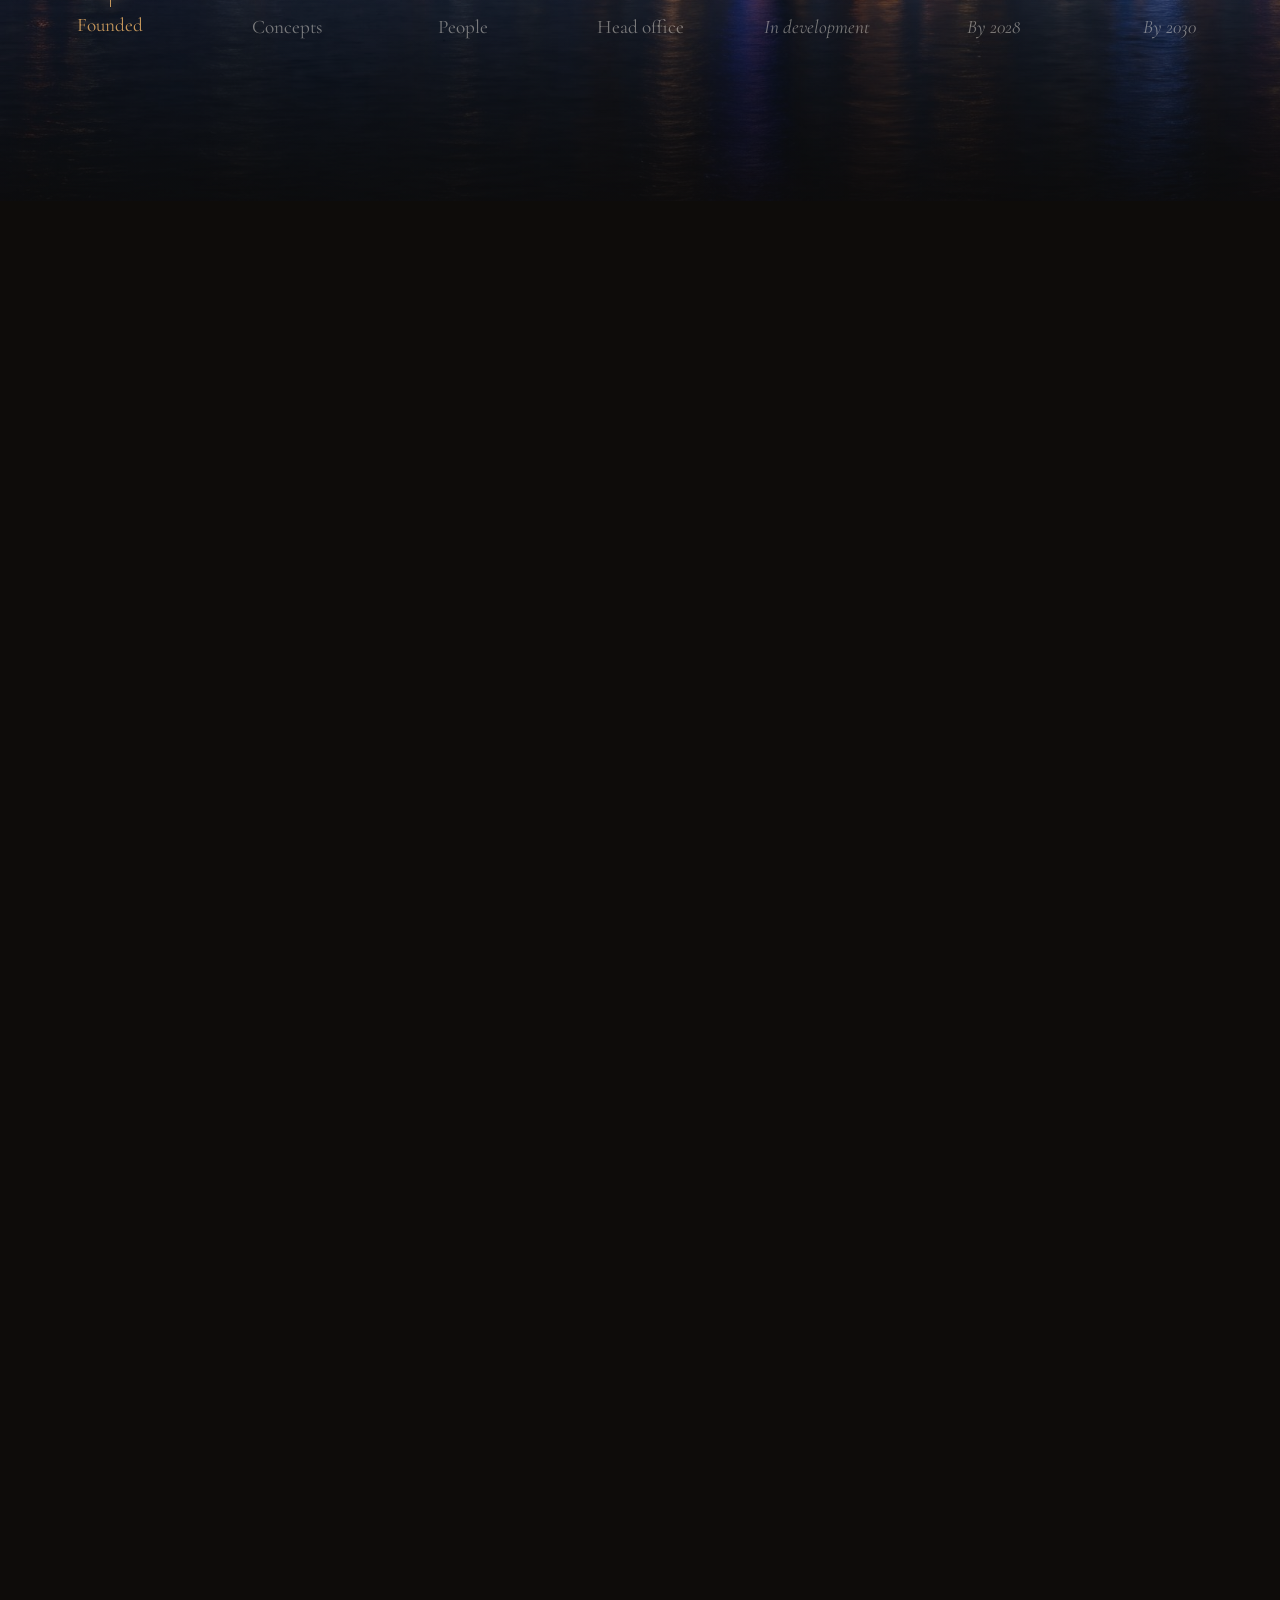
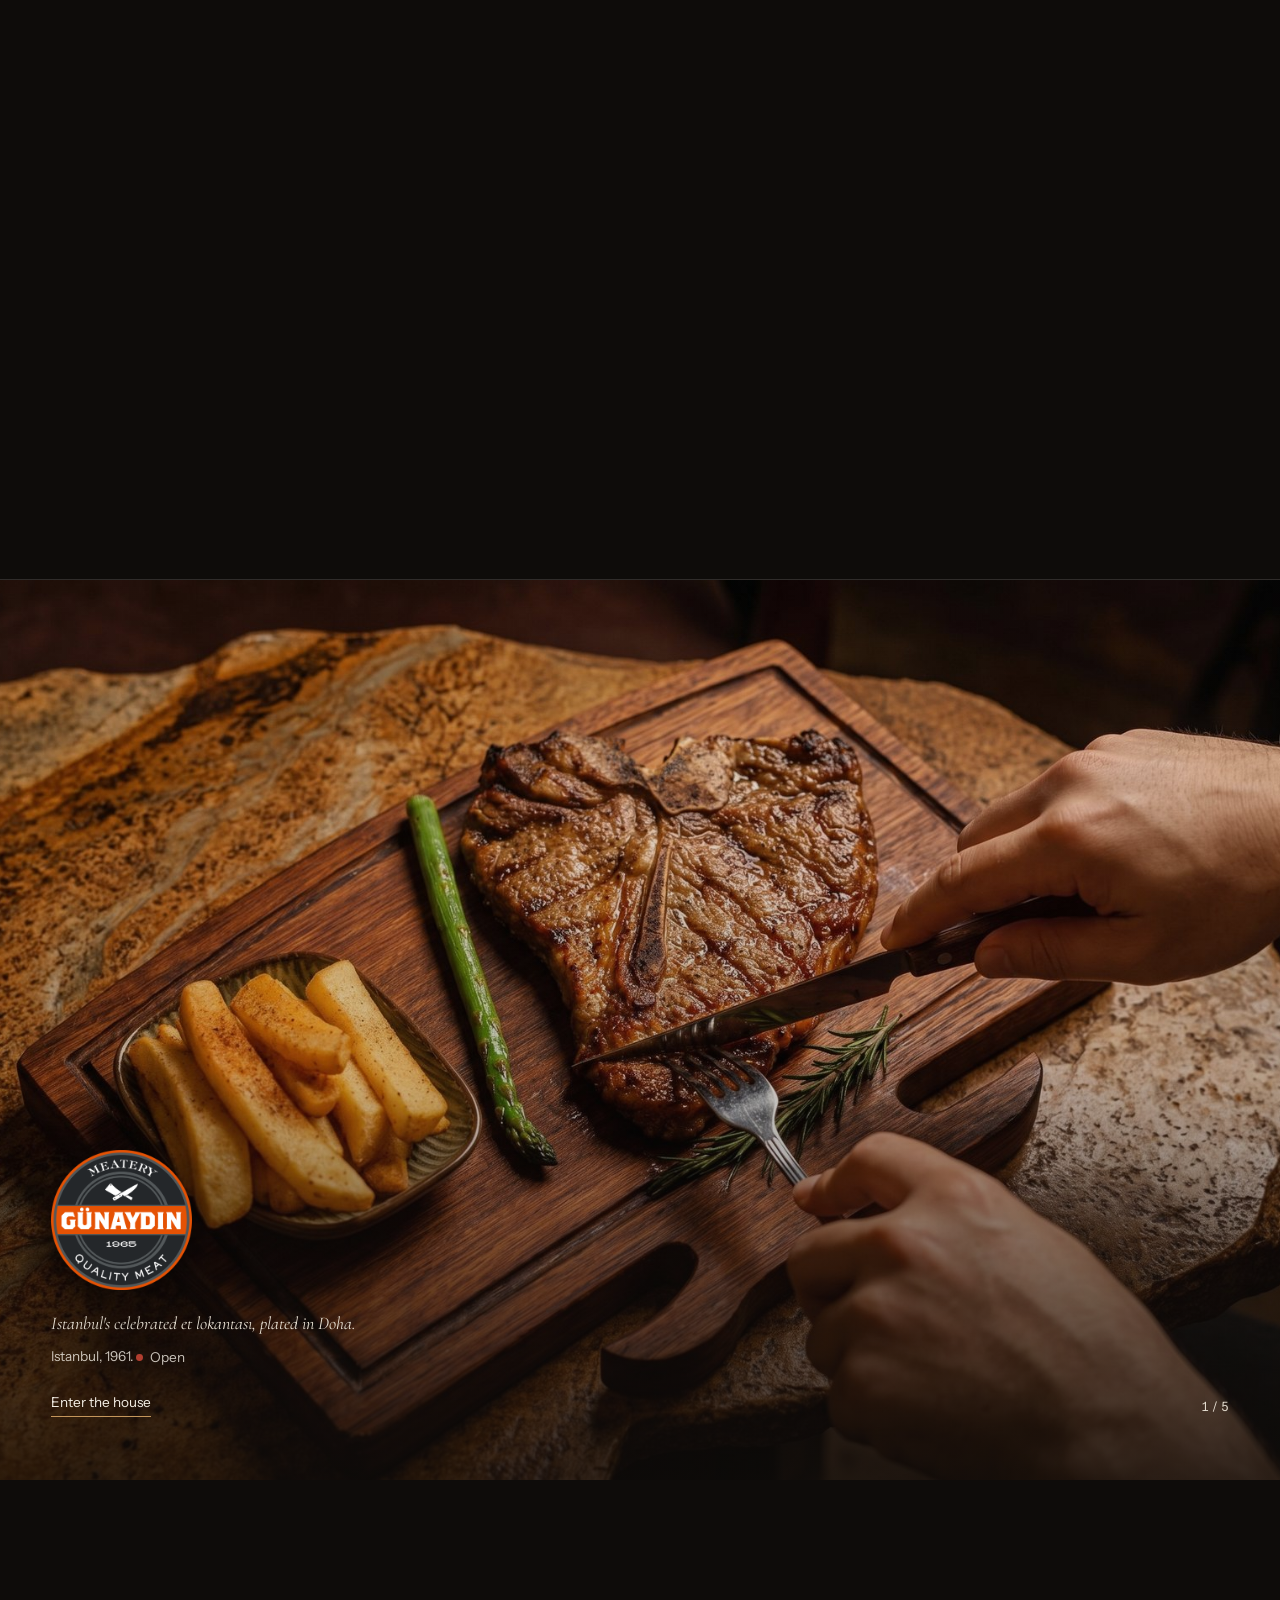
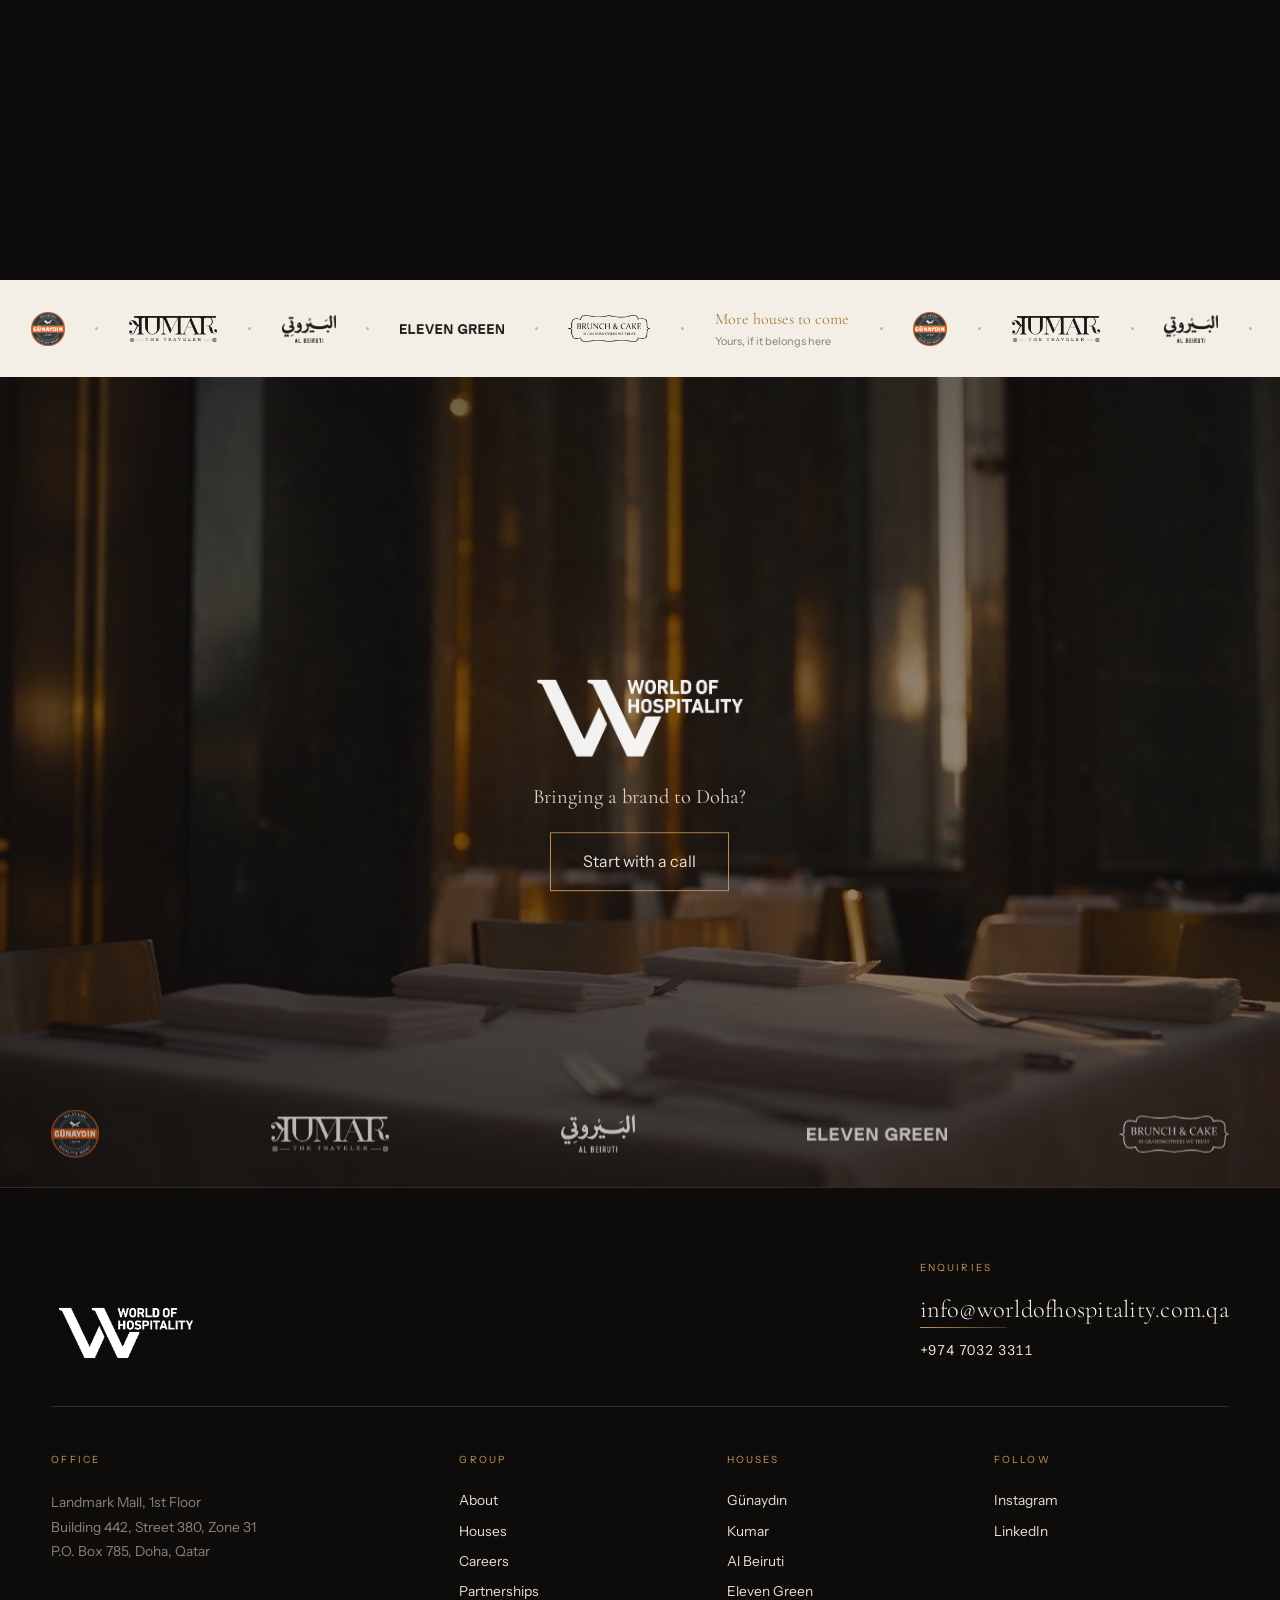
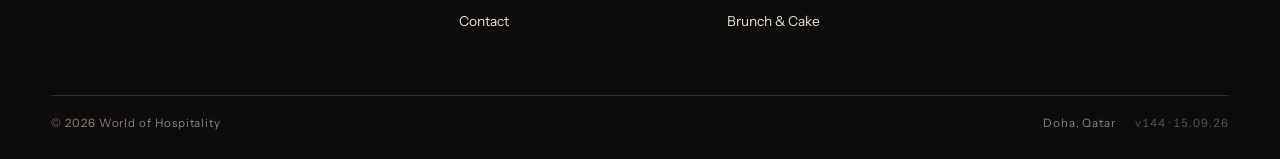
==== commit 98377f96: "Günaydın reel: T-bone extended to 16:9 with Higgsfield, portrait cut on phone (v144 · 15.09.26)" ====
--- a/index.html
+++ b/index.html
@@ -8,8 +8,8 @@
 <link rel="preconnect" href="https://fonts.googleapis.com">
 <link rel="preconnect" href="https://fonts.gstatic.com" crossorigin>
 <link rel="stylesheet" href="https://fonts.googleapis.com/css2?family=Cormorant+Garamond:ital,wght@0,300;0,400;0,500;1,300;1,400&family=Instrument+Sans:wght@400;500&display=swap">
-<link rel="stylesheet" href="css/home.css?v=143">
-<link rel="stylesheet" href="css/house.css?v=143">
+<link rel="stylesheet" href="css/home.css?v=144">
+<link rel="stylesheet" href="css/house.css?v=144">
 </head>
 <body class="is-loading">
 
@@ -202,13 +202,13 @@
   </div>
   <div class="foot__bottom">
     <span>© <span data-year>2026</span> World of Hospitality</span>
-    <span class="foot__bottom-right">Doha, Qatar <span class="foot__ver">v143 · 15.09.26</span></span>
+    <span class="foot__bottom-right">Doha, Qatar <span class="foot__ver">v144 · 15.09.26</span></span>
   </div>
 </footer>
 
-<script src="js/vendor/gsap.min.js?v=143"></script>
-<script src="js/vendor/ScrollTrigger.min.js?v=143"></script>
-<script src="js/vendor/lenis.min.js?v=143"></script>
-<script src="js/home.js?v=143"></script>
+<script src="js/vendor/gsap.min.js?v=144"></script>
+<script src="js/vendor/ScrollTrigger.min.js?v=144"></script>
+<script src="js/vendor/lenis.min.js?v=144"></script>
+<script src="js/home.js?v=144"></script>
 </body>
 </html>
